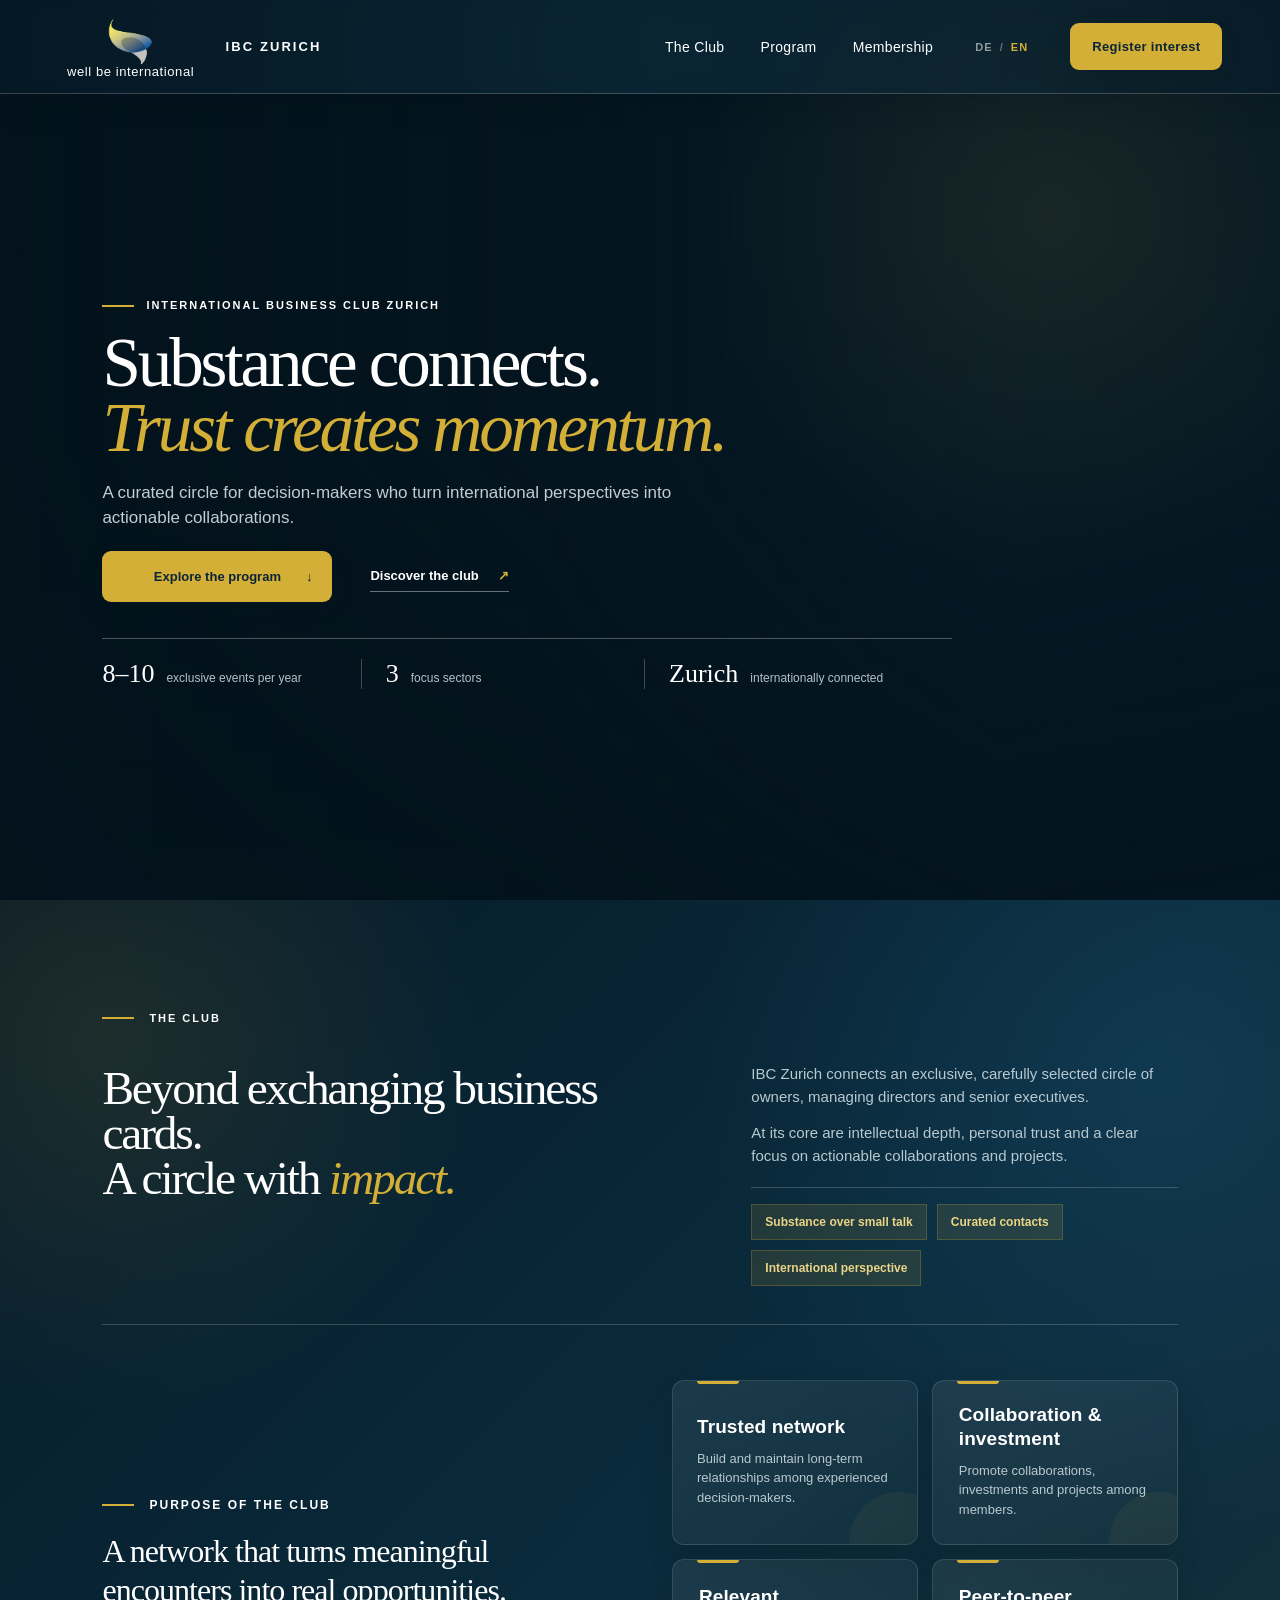
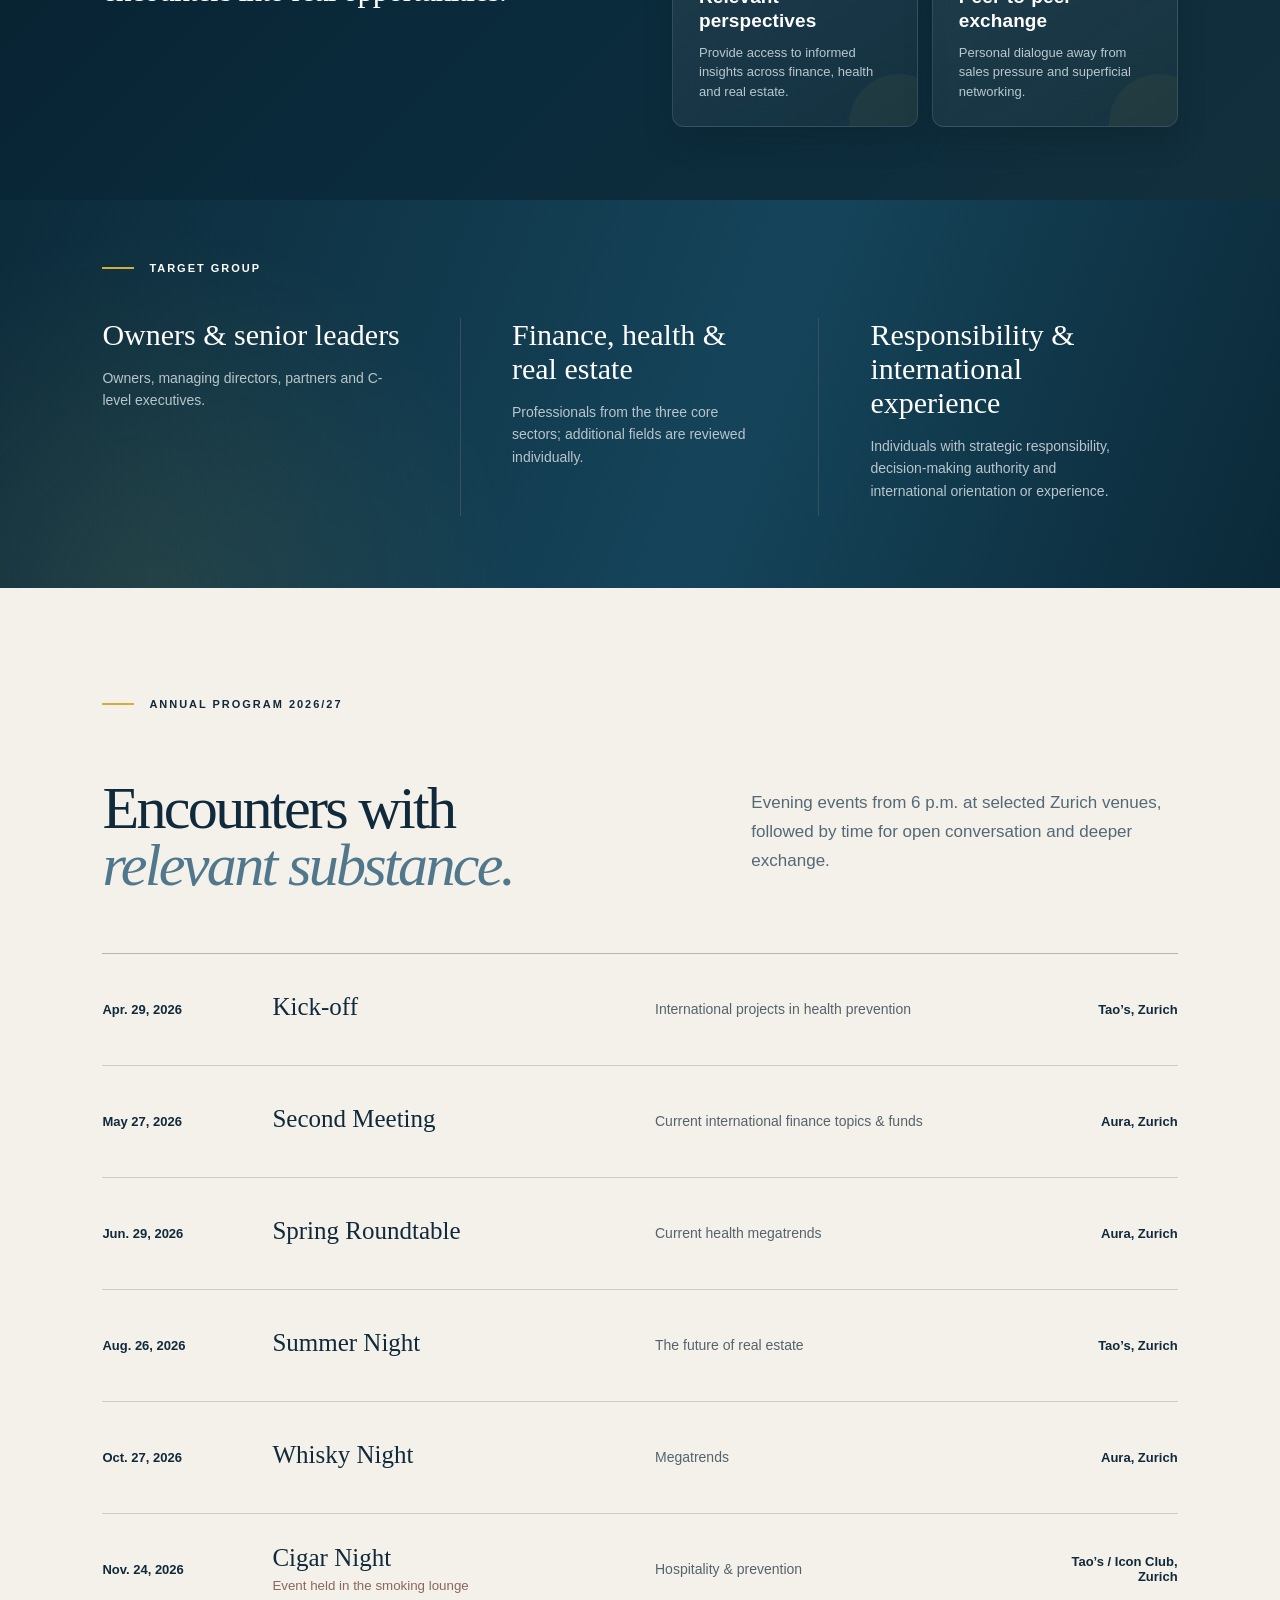
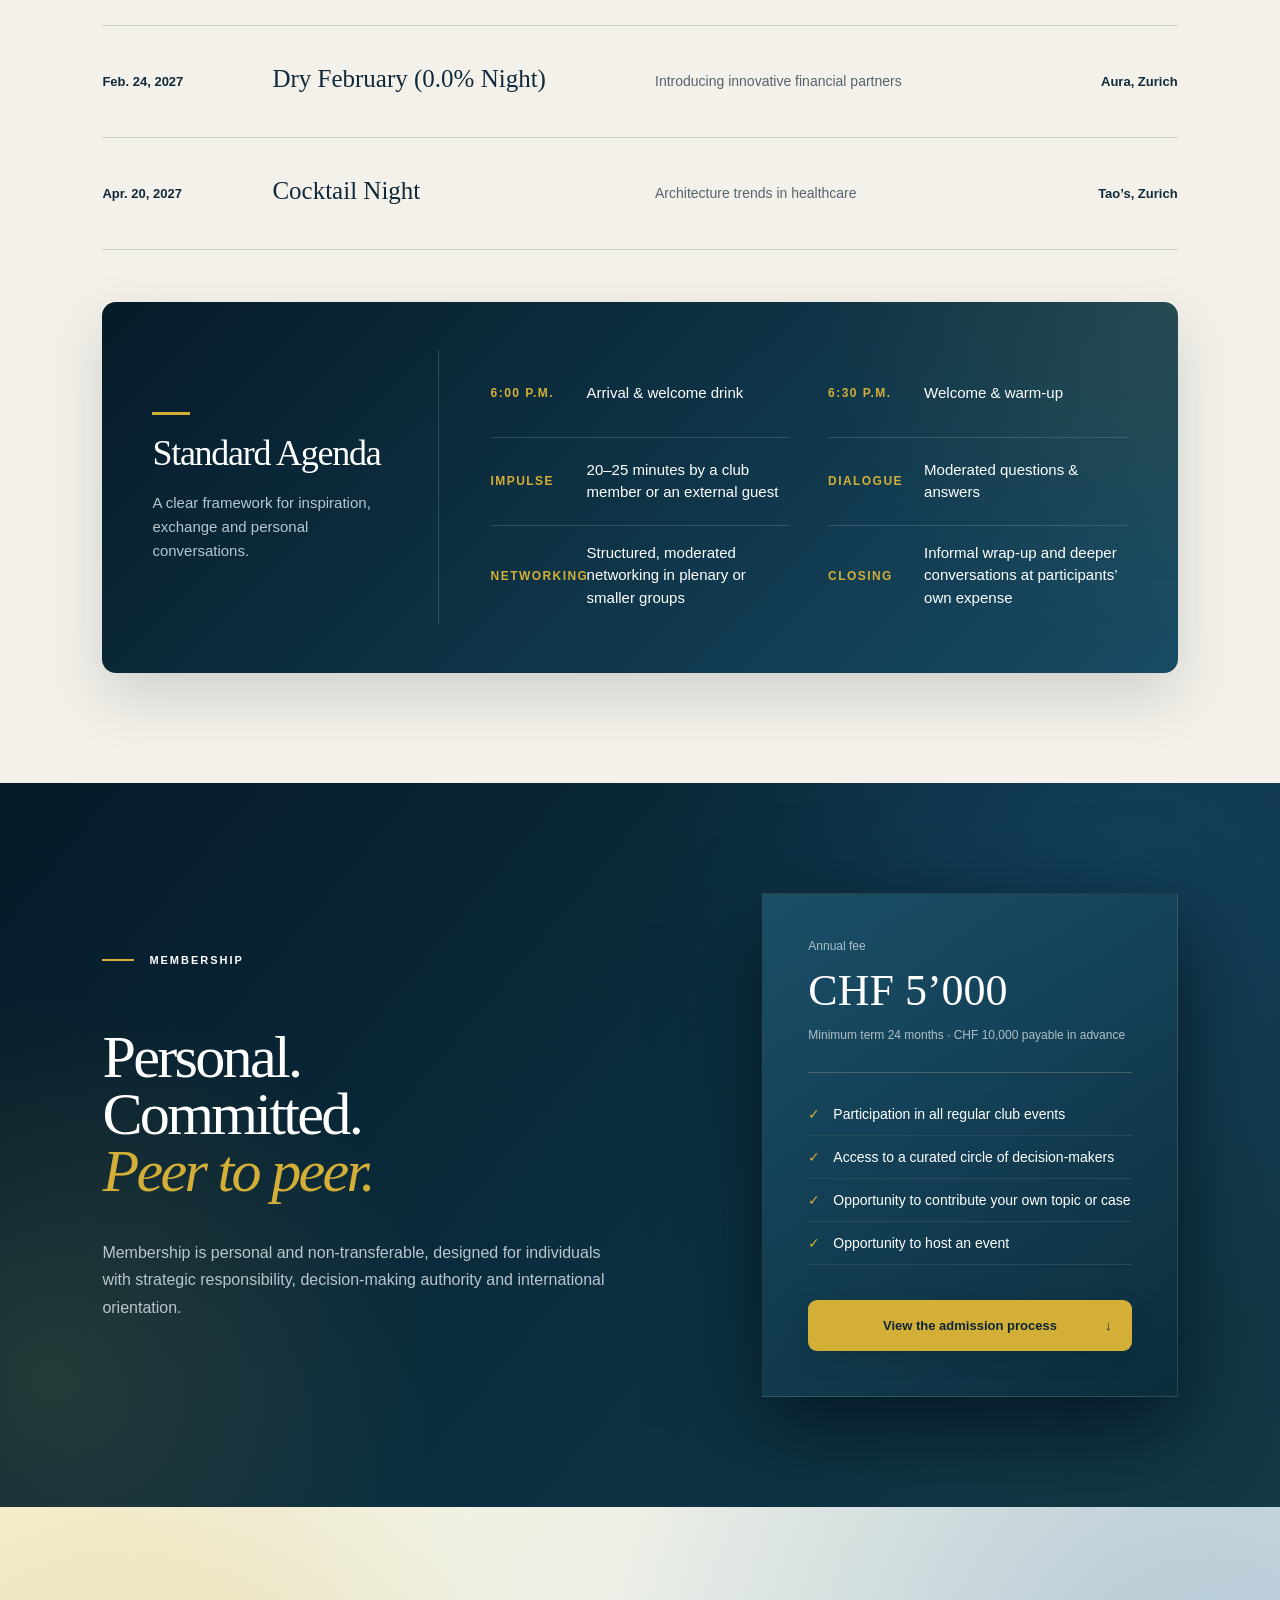
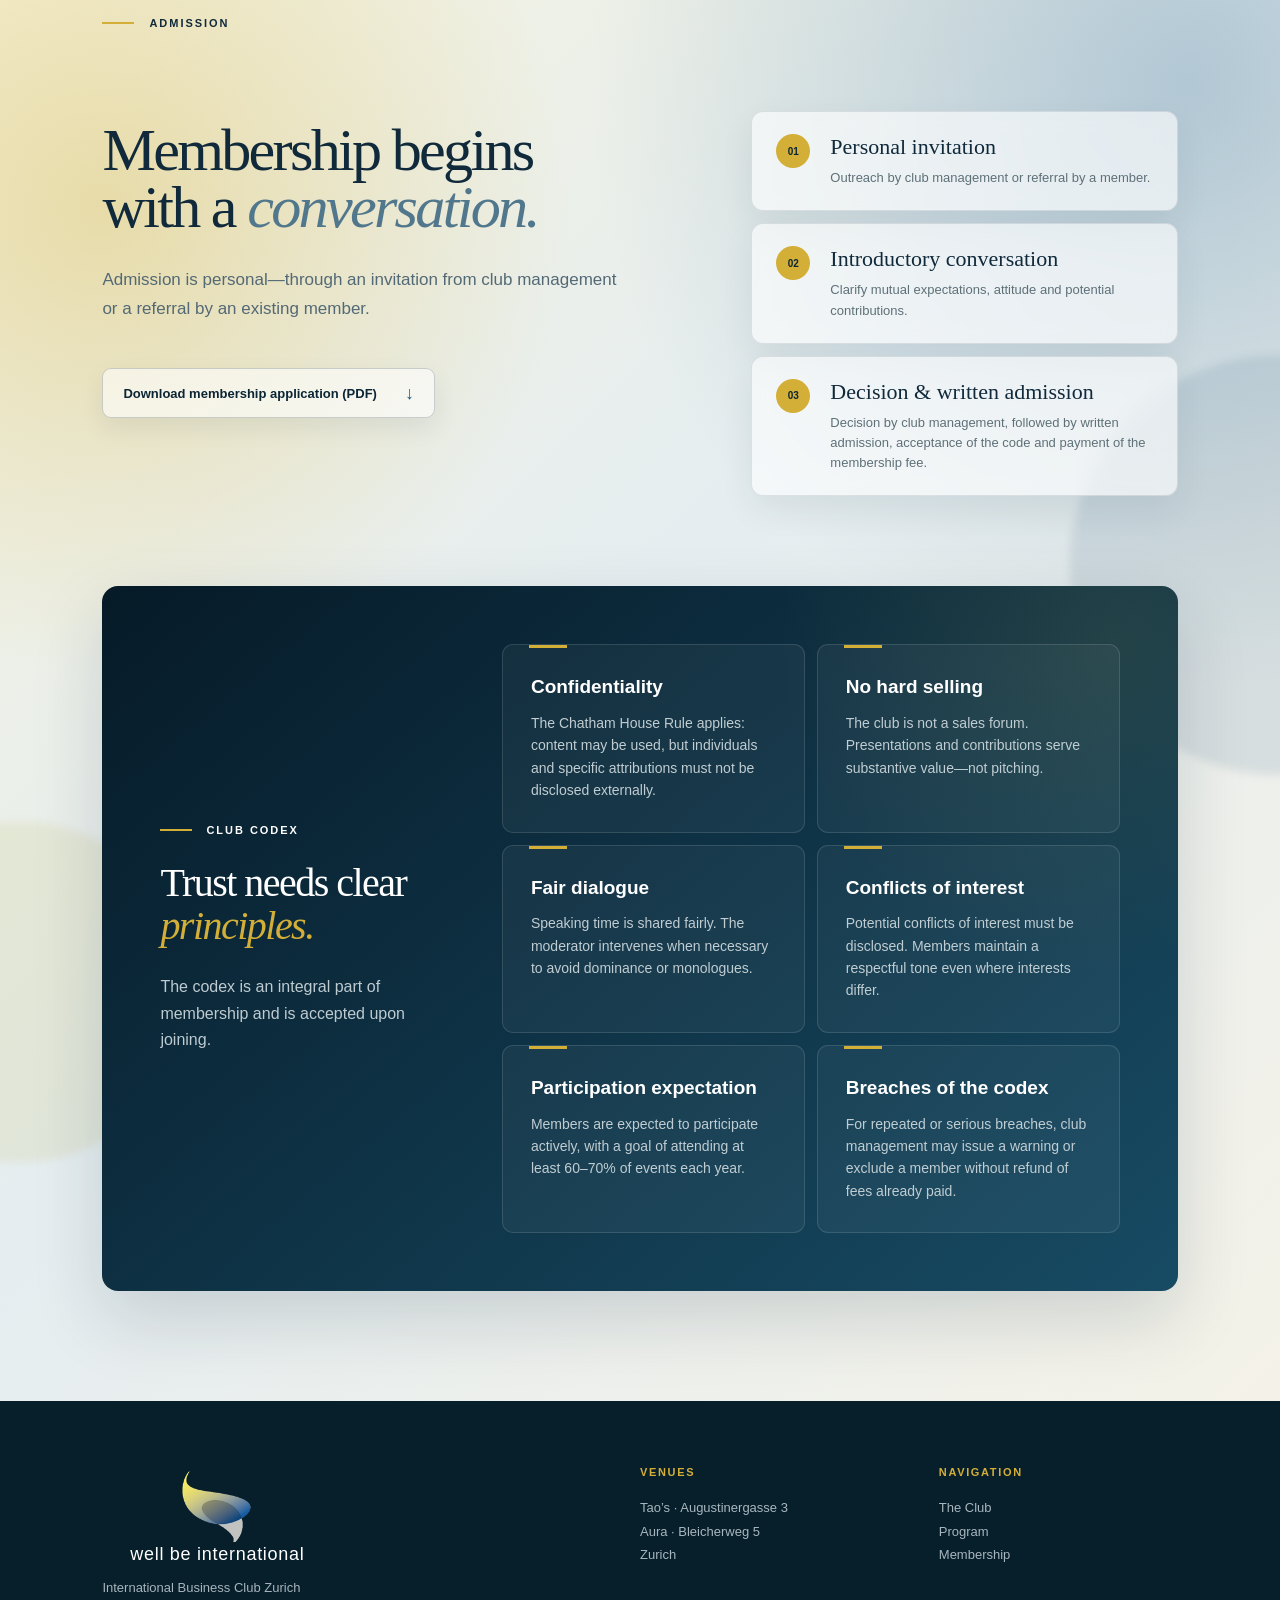
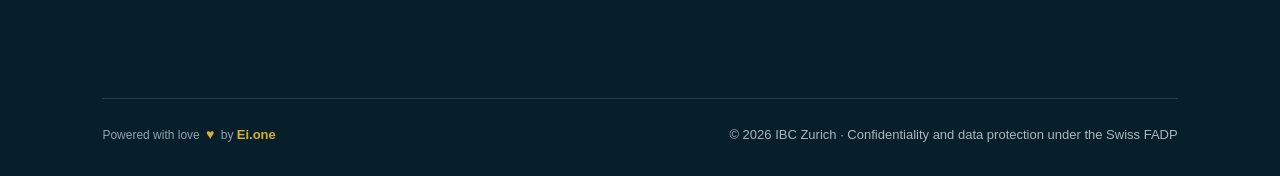
==== en.html @ 3a2393db "Nest footer credit and legal text in one row" ====
<!doctype html>
<html lang="en">
<head>
    <meta charset="utf-8">
    <meta name="viewport" content="width=device-width, initial-scale=1">
    <meta name="description" content="The curated business club for decision-makers in finance, health and real estate.">
    <title>IBC Zurich | International Business Club</title>
    <link rel="icon" type="image/png" href="logo.png">
    <link rel="stylesheet" href="style-d3af37.css">
</head>
<body>
<main>
    <header class="nav-shell">
        <a class="brand" href="#top" aria-label="IBC Zurich home">
            <span class="logo-lockup" aria-hidden="true"><span class="logo-symbol"></span><span class="logo-text">well be international</span></span>
            <span>IBC Zurich</span>
        </a>
        <nav aria-label="Main navigation">
            <a href="#club">The Club</a><a href="#programm">Program</a><a href="#mitgliedschaft">Membership</a>
        </nav>
        <div class="language-switch" aria-label="Language"><a href="index.html" class="">DE</a><span>/</span><a href="en.html" class="active">EN</a></div>
        <a class="nav-cta" href="#aufnahme">Register interest</a>
    </header>

    <section class="hero" id="top">
        <div class="hero-media" aria-hidden="true">
            <figure class="hero-frame frame-1"><img src="hero-01-enhanced.webp" alt=""></figure><figure class="hero-frame frame-2"><img src="hero-02-enhanced.webp" alt=""></figure><figure class="hero-frame frame-3"><img src="hero-03-enhanced.webp" alt=""></figure><figure class="hero-frame frame-4"><img src="hero-04-enhanced.webp" alt=""></figure><figure class="hero-frame frame-5"><img src="hero-05-enhanced.webp" alt=""></figure>        </div>
        <div class="hero-shade" aria-hidden="true"></div>
        <div class="eyebrow"><span></span>International Business Club Zurich</div>
        <h1>Substance connects.<br><em>Trust creates momentum.</em></h1>
        <p class="hero-copy">A curated circle for decision-makers who turn international perspectives into actionable collaborations.</p>
        <div class="hero-actions"><a class="button primary" href="#programm">Explore the program <span>↓</span></a><a class="text-link" href="#club">Discover the club <span>↗</span></a></div>
        <div class="hero-meta"><div><strong>8–10</strong><span>exclusive events per year</span></div><div><strong>3</strong><span>focus sectors</span></div><div><strong>Zurich</strong><span>internationally connected</span></div></div>
    </section>

    <section class="intro section" id="club">
        <div class="section-label">The Club</div>
        <div class="intro-grid">
            <h2>Beyond exchanging business cards.<br>A circle with <em>impact.</em></h2>
            <div class="intro-copy"><p>IBC Zurich connects an exclusive, carefully selected circle of owners, managing directors and senior executives.</p><p>At its core are intellectual depth, personal trust and a clear focus on actionable collaborations and projects.</p><div class="principles"><span>Substance over small talk</span><span>Curated contacts</span><span>International perspective</span></div></div>
        </div>
        <div class="club-purpose">
            <div class="purpose-heading"><span>Purpose of the Club</span><h3>A network that turns meaningful encounters into real opportunities.</h3></div>
            <div class="purpose-grid"><article><div><strong>Trusted network</strong><p>Build and maintain long-term relationships among experienced decision-makers.</p></div></article><article><div><strong>Collaboration &amp; investment</strong><p>Promote collaborations, investments and projects among members.</p></div></article><article><div><strong>Relevant perspectives</strong><p>Provide access to informed insights across finance, health and real estate.</p></div></article><article><div><strong>Peer-to-peer exchange</strong><p>Personal dialogue away from sales pressure and superficial networking.</p></div></article></div>
        </div>
    </section>

    <section class="benefit-band"><div class="benefit-heading">Target Group</div><div class="benefit-grid"><article><h3>Owners &amp; senior leaders</h3><p>Owners, managing directors, partners and C-level executives.</p></article><article><h3>Finance, health &amp; real estate</h3><p>Professionals from the three core sectors; additional fields are reviewed individually.</p></article><article><h3>Responsibility &amp; international experience</h3><p>Individuals with strategic responsibility, decision-making authority and international orientation or experience.</p></article></div></section>

    <section class="program section" id="programm">
        <div class="section-label">Annual Program 2026/27</div>
        <div class="program-head"><h2>Encounters with<br><em>relevant substance.</em></h2><p>Evening events from 6 p.m. at selected Zurich venues, followed by time for open conversation and deeper exchange.</p></div>
        <div class="events"><article class="event"><time>Apr. 29, 2026</time><div><h3>Kick-off</h3></div><p>International projects in health prevention</p><span class="place">Tao’s, Zurich</span></article><article class="event"><time>May 27, 2026</time><div><h3>Second Meeting</h3></div><p>Current international finance topics &amp; funds</p><span class="place">Aura, Zurich</span></article><article class="event"><time>Jun. 29, 2026</time><div><h3>Spring Roundtable</h3></div><p>Current health megatrends</p><span class="place">Aura, Zurich</span></article><article class="event"><time>Aug. 26, 2026</time><div><h3>Summer Night</h3></div><p>The future of real estate</p><span class="place">Tao’s, Zurich</span></article><article class="event"><time>Oct. 27, 2026</time><div><h3>Whisky Night</h3></div><p>Megatrends</p><span class="place">Aura, Zurich</span></article><article class="event"><time>Nov. 24, 2026</time><div><h3>Cigar Night</h3><small>Event held in the smoking lounge</small></div><p>Hospitality &amp; prevention</p><span class="place">Tao’s / Icon Club, Zurich</span></article><article class="event"><time>Feb. 24, 2027</time><div><h3>Dry February (0.0% Night)</h3></div><p>Introducing innovative financial partners</p><span class="place">Aura, Zurich</span></article><article class="event"><time>Apr. 20, 2027</time><div><h3>Cocktail Night</h3></div><p>Architecture trends in healthcare</p><span class="place">Tao’s, Zurich</span></article></div>
        <div class="standard-agenda"><div class="agenda-head"><span>Standard Agenda</span><p>A clear framework for inspiration, exchange and personal conversations.</p></div><div class="agenda-grid"><article><span>6:00 p.m.</span><strong>Arrival &amp; welcome drink</strong></article><article><span>6:30 p.m.</span><strong>Welcome &amp; warm-up</strong></article><article><span>Impulse</span><strong>20–25 minutes by a club member or an external guest</strong></article><article><span>Dialogue</span><strong>Moderated questions &amp; answers</strong></article><article><span>Networking</span><strong>Structured, moderated networking in plenary or smaller groups</strong></article><article><span>Closing</span><strong>Informal wrap-up and deeper conversations at participants’ own expense</strong></article></div></div>
    </section>

    <section class="membership section" id="mitgliedschaft">
        <div class="membership-copy"><div class="section-label light">Membership</div><h2>Personal.<br>Committed.<br><em>Peer to peer.</em></h2><p>Membership is personal and non-transferable, designed for individuals with strategic responsibility, decision-making authority and international orientation.</p></div>
        <div class="membership-card"><div class="price"><span>Annual fee</span><strong>CHF 5’000</strong><small>Minimum term 24 months · CHF 10,000 payable in advance</small></div><ul><li>Participation in all regular club events</li><li>Access to a curated circle of decision-makers</li><li>Opportunity to contribute your own topic or case</li><li>Opportunity to host an event</li></ul><a class="button light-button" href="#aufnahme">View the admission process <span>↓</span></a></div>
    </section>

    <section class="admission section" id="aufnahme">
        <div class="section-label">Admission</div>
        <div class="admission-grid"><div><h2>Membership begins<br>with a <em>conversation.</em></h2><p>Admission is personal—through an invitation from club management or a referral by an existing member.</p><a class="admission-download" href="Beitrittserklaerung-IBC-Zuerich.pdf" download>Download membership application (PDF)<span aria-hidden="true">↓</span></a></div><ol><li><span>01</span><div><strong>Personal invitation</strong><p>Outreach by club management or referral by a member.</p></div></li><li><span>02</span><div><strong>Introductory conversation</strong><p>Clarify mutual expectations, attitude and potential contributions.</p></div></li><li><span>03</span><div><strong>Decision &amp; written admission</strong><p>Decision by club management, followed by written admission, acceptance of the code and payment of the membership fee.</p></div></li></ol></div>
        <section class="codex-panel" id="kodex"><div class="codex-intro"><span>Club Codex</span><h3>Trust needs clear <em>principles.</em></h3><p>The codex is an integral part of membership and is accepted upon joining.</p></div><div class="codex-grid"><article><strong>Confidentiality</strong><p>The Chatham House Rule applies: content may be used, but individuals and specific attributions must not be disclosed externally.</p></article><article><strong>No hard selling</strong><p>The club is not a sales forum. Presentations and contributions serve substantive value—not pitching.</p></article><article><strong>Fair dialogue</strong><p>Speaking time is shared fairly. The moderator intervenes when necessary to avoid dominance or monologues.</p></article><article><strong>Conflicts of interest</strong><p>Potential conflicts of interest must be disclosed. Members maintain a respectful tone even where interests differ.</p></article><article><strong>Participation expectation</strong><p>Members are expected to participate actively, with a goal of attending at least 60–70% of events each year.</p></article><article><strong>Breaches of the codex</strong><p>For repeated or serious breaches, club management may issue a warning or exclude a member without refund of fees already paid.</p></article></div></section>
    </section>

    <footer>
        <div class="footer-brand"><div class="footer-logo" aria-label="Well Be International"><span class="footer-logo-symbol" aria-hidden="true"></span><span class="footer-logo-text">well be international</span></div><p>International Business Club Zurich</p></div>
        <div><strong>Venues</strong><p>Tao’s · Augustinergasse 3<br>Aura · Bleicherweg 5<br>Zurich</p></div>
        <div><strong>Navigation</strong><a href="#club">The Club</a><a href="#programm">Program</a><a href="#mitgliedschaft">Membership</a></div>
        <div class="footer-bottom"><p class="creator-credit">Powered with love <span class="heart" aria-label="love">♥</span> by <a href="https://ei.one" target="_blank" rel="noopener noreferrer">Ei.one</a></p><p class="legal">© 2026 IBC Zurich · Confidentiality and data protection under the Swiss FADP</p></div>
    </footer>
</main>
<script>
(() => {
    const storageKey = 'ibc-language-scroll-position';
    const savedPosition = sessionStorage.getItem(storageKey);

    if (savedPosition !== null) {
        sessionStorage.removeItem(storageKey);
        history.scrollRestoration = 'manual';
        requestAnimationFrame(() => requestAnimationFrame(() => {
            window.scrollTo({ top: Number(savedPosition), left: 0, behavior: 'auto' });
        }));
    }

    document.querySelectorAll('.language-switch a').forEach((link) => {
        link.addEventListener('click', () => {
            sessionStorage.setItem(storageKey, String(window.scrollY));
        });
    });
})();
</script>
</body>
</html>
---- style-d3af37.css ----
:root { --ink:#102a3b; --navy:#0c2535; --brand-blue:#1e5b84; --brand-gold:#b7aa4d; --lime:#D3AF37; --warm:#f4f1ea; --muted:#687780; }
* { box-sizing:border-box; }
html { max-width:100%; overflow-x:clip; scroll-behavior:smooth; }
body { width:100%; max-width:100%; margin:0; overflow-x:hidden; color:var(--ink); background:#fff; font-family:Arial, Helvetica, sans-serif; }
main { width:100%; max-width:100%; overflow-x:clip; }
img { max-width:100%; }
.intro-grid>*,.program-head>*,.admission-grid>*,.membership>*,.club-purpose>*,.purpose-grid>*,.agenda-grid>*,.codex-grid>* { min-width:0; }
a { color:inherit; text-decoration:none; }
.nav-shell { width:100%; height:94px; display:flex; align-items:center; gap:42px; padding:0 4.5vw; border-bottom:1px solid rgba(255,255,255,.2); position:fixed; top:0; left:0; z-index:100; background:linear-gradient(90deg,rgba(7,30,43,.58),rgba(18,56,76,.44),rgba(7,30,43,.56)); color:#fff; backdrop-filter:blur(10px); box-shadow:0 8px 30px rgba(2,15,23,.12); font-family:"Segoe UI Variable","Segoe UI",Helvetica,Arial,sans-serif; }
.brand { display:flex; align-items:center; gap:22px; margin-right:auto; font-size:13px; font-weight:650; letter-spacing:.16em; text-transform:uppercase; }
.logo-lockup { width:146px; height:76px; display:flex; flex-direction:column; align-items:center; justify-content:center; gap:1px; }
.logo-symbol { width:72px; height:48px; display:block; background:url('club-01.png') right top/116px auto no-repeat; }
.logo-text { color:#fff; font-size:13px; line-height:1; font-weight:400; letter-spacing:.045em; text-transform:lowercase; white-space:nowrap; }
nav { display:flex; gap:36px; font-size:14px; } nav a { position:relative; font-weight:500; letter-spacing:.025em; transition:color .2s ease; } nav a:after { content:""; position:absolute; left:0; right:100%; bottom:-8px; height:1px; background:var(--lime); transition:right .25s ease; } nav a:hover { color:#fff; } nav a:hover:after { right:0; }
.language-switch { display:flex; align-items:center; gap:7px; font-size:11px; font-weight:700; letter-spacing:.1em; }.language-switch span { color:rgba(255,255,255,.35); }.language-switch a { color:rgba(255,255,255,.55); transition:color .2s ease; }.language-switch a:hover,.language-switch a.active { color:var(--lime); }
.nav-cta { background:var(--lime); color:var(--navy); padding:16px 22px; border-radius:9px; display:inline-flex; align-items:center; justify-content:center; text-align:center; font-size:13px; font-weight:650; letter-spacing:.025em; box-shadow:0 8px 22px rgba(7,22,30,.16); transition:transform .2s ease,background .2s ease,box-shadow .2s ease; }.nav-cta:hover { background:#E2C45F; transform:translateY(-2px); box-shadow:0 12px 28px rgba(7,22,30,.24); }
.nav-cta span,.button span,.text-link span { margin-left:16px; color:var(--lime); }
.hero { min-height:100vh; padding:18vh 8vw 4vh; position:relative; overflow:hidden; display:flex; flex-direction:column; justify-content:center; background:#061a26; color:#fff; isolation:isolate; }
.hero-media,.hero-shade,.hero-frame { position:absolute; inset:0; margin:0; }
.hero-media { z-index:-3; overflow:hidden; background:#061a26; }
.hero-frame { opacity:0; animation:cinematic-fade 30s infinite; }
.hero-frame img { width:100%; height:100%; object-fit:cover; filter:none; image-rendering:auto; backface-visibility:hidden; animation:cinematic-drift 30s infinite ease-in-out; }
.frame-1 { animation-delay:0s; }.frame-2 { animation-delay:6s; }.frame-3 { animation-delay:12s; }.frame-4 { animation-delay:18s; }.frame-5 { animation-delay:24s; }
.frame-2 img { animation-delay:-5s; }.frame-3 img { animation-delay:-10s; }.frame-4 img { animation-delay:-15s; }.frame-5 img { animation-delay:-20s; }
.hero-shade { z-index:-2; background:linear-gradient(90deg,rgba(3,18,27,.9) 0%,rgba(3,18,27,.63) 42%,rgba(3,18,27,.12) 78%,rgba(3,18,27,.22) 100%),linear-gradient(0deg,rgba(3,18,27,.62),transparent 52%); }
.hero:after { content:''; position:absolute; inset:0; z-index:-1; background:radial-gradient(circle at 82% 24%,rgba(211,175,55,.09),transparent 29%); }
@keyframes cinematic-fade { 0%{opacity:0} 6%{opacity:1} 20%{opacity:1} 26%{opacity:0} 100%{opacity:0} }
@keyframes cinematic-drift { 0%{transform:scale(1.02) translate3d(-.6%,0,0)} 50%{transform:scale(1.07) translate3d(.6%,-.35%,0)} 100%{transform:scale(1.02) translate3d(-.6%,0,0)} }
.eyebrow,.section-label { text-transform:uppercase; letter-spacing:.18em; font-size:11px; font-weight:700; position:relative; z-index:1; }
.eyebrow span { display:inline-block; width:32px; height:2px; background:var(--lime); vertical-align:middle; margin-right:12px; }
h1,h2 { font-family:Georgia, 'Times New Roman', serif; font-weight:400; letter-spacing:-.045em; line-height:.95; margin:30px 0; }
h1 { font-size:clamp(64px,8.2vw,126px); max-width:1050px; position:relative; z-index:1; }
h1 em,h2 em { color:#50778c; font-weight:400; }.hero h1 em { color:var(--lime); }
.hero-copy { max-width:580px; font-size:20px; line-height:1.55; color:#c2cdd2; position:relative; z-index:1; }
.hero-actions { display:flex; align-items:center; gap:38px; margin-top:30px; position:relative; z-index:1; }
.button { position:relative; display:inline-flex; align-items:center; justify-content:center; min-width:230px; padding:18px 44px; border-radius:9px; text-align:center; font-size:13px; font-weight:700; box-shadow:0 8px 22px rgba(7,22,30,.16); transition:transform .2s ease,background .2s ease,box-shadow .2s ease; }
.button > span { position:absolute; right:20px; margin-left:0; }
.button:hover { transform:translateY(-2px); box-shadow:0 12px 28px rgba(7,22,30,.24); }
.primary { background:var(--lime); color:var(--navy); }.primary span { color:var(--navy); }.text-link { font-size:13px; font-weight:700; border-bottom:1px solid rgba(255,255,255,.4); padding:8px 0; }
.hero-meta { display:grid; grid-template-columns:repeat(3,1fr); margin-top:9vh; padding-top:28px; border-top:1px solid rgba(255,255,255,.28); width:min(850px,70vw); position:relative; z-index:1; }
.hero-meta div { display:flex; align-items:baseline; gap:12px; border-right:1px solid rgba(255,255,255,.24); padding-right:24px; margin-right:24px; }.hero-meta div:last-child { border:0; }
.hero-meta strong { font:400 26px Georgia,serif; }.hero-meta span { font-size:12px; color:#b5c2c8; }
.section { padding:110px 8vw; }.section-label { color:#627784; margin-bottom:62px; }
.intro { height:100vh; max-height:100vh; min-height:0; padding-top:112px; padding-bottom:46px; overflow:hidden; display:flex; flex-direction:column; background:radial-gradient(circle at 8% 15%,rgba(211,175,55,.11),transparent 27%),radial-gradient(circle at 91% 20%,rgba(30,91,132,.28),transparent 34%),linear-gradient(135deg,#061a27 0%,#0a2b3c 58%,#122f3c 100%); color:#fff; }
.intro .section-label { margin-bottom:30px; display:flex; align-items:center; gap:15px; color:#fff; font-size:11px; font-weight:700; letter-spacing:.18em; }
.intro .section-label:before { content:""; width:32px; height:2px; flex:0 0 32px; background:var(--lime); }
.intro h2 em { color:var(--lime); }
.intro-grid,.program-head,.admission-grid { display:grid; grid-template-columns:1.1fr .9fr; gap:10vw; }
h2 { font-size:clamp(48px,5.4vw,82px); }.intro-copy { padding-top:22px; }.intro-copy>p,.program-head>p,.admission-grid>div>p { font-size:17px; line-height:1.7; color:#536975; }.intro .intro-copy>p { color:#b8c8cf; }
.principles { border-top:1px solid rgba(255,255,255,.18); margin-top:35px; padding-top:24px; display:flex; flex-wrap:wrap; gap:10px; }.principles span { background:rgba(211,175,55,.12); color:#EAD487; border:1px solid rgba(211,175,55,.24); padding:10px 13px; font-size:12px; font-weight:700; }
.intro h2 { margin:12px 0 22px; font-size:clamp(44px,4.3vw,66px); }
.intro .intro-copy { padding-top:8px; }.intro .intro-copy>p { margin:0 0 12px; font-size:15px; line-height:1.55; }
.intro .principles { margin-top:20px; padding-top:16px; }
.club-purpose { flex:1; min-height:0; margin-top:38px; padding-top:28px; border-top:1px solid rgba(255,255,255,.18); display:grid; grid-template-columns:1fr 1fr; align-items:center; gap:5vw; }
.purpose-heading { height:100%; display:flex; flex-direction:column; align-items:flex-start; justify-content:center; align-self:stretch; padding:0 3vw 0 0; text-align:left; }
.purpose-heading>span { margin-bottom:20px; display:flex; align-items:center; gap:15px; color:#fff; font-size:12px; font-weight:700; letter-spacing:.17em; text-transform:uppercase; }
.purpose-heading>span:before { content:""; width:32px; height:2px; flex:0 0 32px; background:var(--lime); }
.purpose-heading h3 { max-width:500px; margin:0; font:400 36px/1.2 Georgia,serif; letter-spacing:-.03em; }
.purpose-grid { width:100%; align-self:center; display:grid; grid-template-columns:repeat(2,1fr); gap:14px; }
.purpose-grid article { min-height:134px; position:relative; display:flex; align-items:center; padding:25px 26px; overflow:hidden; border:1px solid rgba(255,255,255,.12); border-radius:12px; background:linear-gradient(145deg,rgba(255,255,255,.075),rgba(255,255,255,.025)); box-shadow:0 14px 32px rgba(0,0,0,.12); transition:transform .25s ease,border-color .25s ease,background .25s ease; }
.purpose-grid article:before { content:""; position:absolute; top:0; left:24px; width:42px; height:3px; border-radius:0 0 4px 4px; background:var(--lime); }
.purpose-grid article:after { content:""; position:absolute; right:-32px; bottom:-48px; width:100px; height:100px; border-radius:50%; background:rgba(211,175,55,.055); }
.purpose-grid article:hover { transform:translateY(-3px); border-color:rgba(211,175,55,.32); background:linear-gradient(145deg,rgba(255,255,255,.095),rgba(255,255,255,.035)); }
.purpose-grid article:nth-child(-n+2) { padding-top:22px; }
.purpose-grid article:first-child { padding-left:24px; }
.purpose-grid strong { display:block; margin-bottom:10px; font:600 19px/1.25 "Segoe UI Variable","Segoe UI",Arial,sans-serif; letter-spacing:.005em; }
.purpose-grid p { margin:0; color:#b9c8cf; font-size:13px; line-height:1.5; }
.benefit-band { background:radial-gradient(circle at 12% 100%,rgba(183,170,77,.12),transparent 30%),linear-gradient(110deg,#0c2b3b,#15445a 58%,#0b2938); color:#fff; padding:62px 8vw 72px; }
.benefit-heading { margin-bottom:44px; display:flex; align-items:center; gap:15px; color:#fff; font-size:11px; font-weight:700; letter-spacing:.18em; text-transform:uppercase; }
.benefit-heading:before { content:""; width:32px; height:2px; flex:0 0 32px; background:var(--lime); }
.benefit-grid { display:grid; grid-template-columns:repeat(3,1fr); gap:0; }
.benefit-band article { padding:0 4vw; border-right:1px solid #36505e; }.benefit-band article:first-child { padding-left:0; }.benefit-band article:last-child { border:0; }
.benefit-band h3 { font:400 30px Georgia,serif; margin:0 0 15px; }.benefit-band p { color:#b9c5cb; line-height:1.6; font-size:14px; }
.program { background:var(--warm); }.program-head { align-items:end; margin-bottom:60px; }.program-head h2 { margin:0; }.events { border-top:1px solid #aeb9ba; }
.program .section-label { display:flex; align-items:center; gap:15px; color:var(--ink); }
.program .section-label:before { content:""; width:32px; height:2px; flex:0 0 32px; background:var(--lime); }
.event { min-height:112px; display:grid; grid-template-columns:150px 1.2fr 1.2fr 140px; align-items:center; gap:20px; border-bottom:1px solid #c8cecb; transition:.2s; }.event:hover { background:rgba(255,255,255,.55); padding:0 12px; }
.event time,.place { font-size:13px; font-weight:700; }.event h3 { font:400 25px Georgia,serif; margin:0 0 4px; }.event small { color:#8a675d; }.event p { font-size:14px; color:#53646d; }.place { text-align:right; }
.standard-agenda { margin-top:52px; padding:48px 50px; display:grid; grid-template-columns:.62fr 1.38fr; gap:52px; overflow:hidden; border-radius:14px; background:radial-gradient(circle at 100% 0%,rgba(211,175,55,.1),transparent 31%),linear-gradient(135deg,#061b28,#174b64); color:#fff; box-shadow:0 24px 60px rgba(16,42,59,.16); }
.agenda-head { display:flex; align-items:flex-start; justify-content:center; flex-direction:column; gap:18px; margin:0; padding:0 48px 0 0; border-right:1px solid rgba(255,255,255,.16); border-bottom:0; }
.agenda-head>span { position:relative; padding-top:22px; font:400 40px/1.08 Georgia,serif; letter-spacing:-.035em; }
.agenda-head>span:before { content:""; position:absolute; top:0; left:0; width:38px; height:3px; background:var(--lime); }
.agenda-head p { max-width:360px; margin:0; color:#b8c7ce; font-size:15px; line-height:1.6; text-align:left; }
.agenda-grid { display:grid; grid-template-columns:repeat(2,1fr); column-gap:38px; }
.agenda-grid article { min-height:88px; display:grid; grid-template-columns:82px 1fr; align-items:center; gap:14px; padding:16px 0; border-right:0; border-bottom:1px solid rgba(255,255,255,.14); }
.agenda-grid article:nth-child(3n) { border-right:0; }.agenda-grid article:nth-last-child(-n+3) { border-bottom:1px solid rgba(255,255,255,.14); }.agenda-grid article:nth-last-child(-n+2) { border-bottom:0; }
.agenda-grid article>span { display:block; margin:0; color:var(--lime); font-size:12px; font-weight:700; letter-spacing:.12em; text-transform:uppercase; }
.agenda-grid article strong { display:block; max-width:none; color:#fff; font:500 15px/1.5 "Segoe UI Variable","Segoe UI",Arial,sans-serif; }
.membership { background:radial-gradient(circle at 4% 82%,rgba(183,170,77,.16),transparent 28%),radial-gradient(circle at 88% 12%,rgba(30,91,132,.34),transparent 36%),linear-gradient(130deg,#061a27,#0c3042 58%,#153947); color:#fff; display:grid; grid-template-columns:1fr .8fr; gap:11vw; align-items:center; }.section-label.light { color:#fff; }.membership .section-label { display:flex; align-items:center; gap:15px; }.membership .section-label:before { content:""; width:32px; height:2px; flex:0 0 32px; background:var(--lime); }.membership h2 { margin-bottom:40px; }.membership h2 em { color:var(--lime); }.membership-copy>p { color:#b9c6cc; line-height:1.7; max-width:600px; }
.membership-card { background:linear-gradient(145deg,rgba(27,82,108,.9),rgba(12,44,60,.94)); padding:45px; border:1px solid rgba(211,175,55,.12); box-shadow:0 30px 80px #061925; }.price { border-bottom:1px solid #47606c; padding-bottom:30px; display:flex; flex-direction:column; }.price span,.price small { color:#aebfc7; font-size:12px; }.price strong { font:400 44px Georgia,serif; margin:12px 0; }.membership-card ul { list-style:none; padding:20px 0; margin:0; }.membership-card li { padding:13px 0 13px 25px; border-bottom:1px solid #294a5a; font-size:14px; position:relative; }.membership-card li:before { content:'✓'; color:var(--lime); position:absolute; left:0; }.light-button { background:var(--lime); color:var(--navy); width:100%; margin-top:15px; }.light-button span { color:var(--navy); }
.admission { position:relative; isolation:isolate; overflow:hidden; background:radial-gradient(circle at 8% 20%,rgba(211,175,55,.34),transparent 28%),radial-gradient(circle at 93% 12%,rgba(30,91,132,.26),transparent 34%),linear-gradient(135deg,#f7f4de 0%,#e5edf0 48%,#f4f2e8 100%); }
.admission:before,.admission:after { content:""; position:absolute; z-index:-1; border-radius:50%; filter:blur(4px); pointer-events:none; }
.admission:before { width:340px;height:340px;left:-150px;bottom:16%;background:rgba(188,174,69,.13); }
.admission:after { width:420px;height:420px;right:-210px;top:30%;background:rgba(20,75,111,.1); }
.admission>.section-label,.admission>.admission-grid,.admission>.codex-panel { position:relative;z-index:1; }
.admission .section-label { display:flex; align-items:center; gap:15px; color:var(--ink); }.admission .section-label:before { content:""; width:32px; height:2px; flex:0 0 32px; background:var(--lime); }
.admission-grid ol { list-style:none; display:grid; gap:12px; padding:0; margin:20px 0 0; }
.admission-grid li { display:flex; align-items:flex-start; gap:20px; padding:22px 24px; border:1px solid rgba(16,42,59,.11); border-radius:12px; background:rgba(255,255,255,.62); backdrop-filter:blur(9px); box-shadow:0 14px 34px rgba(16,42,59,.07); transition:transform .25s ease,background .25s ease,border-color .25s ease; }
.admission-grid li:hover { transform:translateX(5px); border-color:rgba(76,118,141,.3); background:rgba(255,255,255,.78); }
.admission-grid li>span { width:34px;height:34px;flex:0 0 34px;display:grid;place-items:center;border-radius:50%;background:var(--lime);color:var(--navy);font-size:10px;font-weight:800; }
.admission-grid strong { font:400 22px Georgia,serif; }.admission-grid li p { margin:8px 0 0; font-size:13px; color:#5e7078; line-height:1.55; }
.admission-download { width:max-content; max-width:100%; margin-top:28px; padding:15px 20px; display:inline-flex; align-items:center; justify-content:center; gap:28px; border:1px solid rgba(16,42,59,.2); border-radius:9px; background:rgba(255,255,255,.58); color:var(--navy); font-size:13px; font-weight:700; box-shadow:0 10px 24px rgba(16,42,59,.08); transition:transform .2s ease,background .2s ease,box-shadow .2s ease; }
.admission-download:hover { transform:translateY(-2px); background:#fff; box-shadow:0 14px 30px rgba(16,42,59,.13); }
.admission-download span { color:var(--brand-blue); font-size:18px; line-height:1; }
.codex-panel { margin-top:90px; padding:58px; display:grid; grid-template-columns:.62fr 1.38fr; gap:64px; overflow:hidden; border-radius:16px; background:radial-gradient(circle at 94% 8%,rgba(211,175,55,.1),transparent 28%),linear-gradient(140deg,#061a27,#174b64); color:#fff; box-shadow:0 28px 70px rgba(10,36,51,.15); }
.codex-intro { display:flex; flex-direction:column; align-items:flex-start; justify-content:center; padding-right:20px; }
.codex-intro>span { margin-bottom:25px; display:flex; align-items:center; gap:14px; color:#fff; font-size:11px; font-weight:700; letter-spacing:.18em; text-transform:uppercase; }
.codex-intro>span:before { content:""; width:32px; height:2px; background:var(--lime); }
.codex-intro h3 { max-width:440px; margin:0 0 27px; font:400 46px/1.08 Georgia,serif; letter-spacing:-.038em; }.codex-intro h3 em { color:var(--lime); font-weight:400; }
.codex-intro p { max-width:410px; margin:0; color:#becbd1; font-size:16px; line-height:1.65; }
.codex-grid { display:grid; grid-template-columns:repeat(2,1fr); gap:12px; }
.codex-grid article { position:relative; min-height:170px; padding:30px 28px; overflow:hidden; border:1px solid rgba(255,255,255,.12); border-radius:11px; background:rgba(255,255,255,.045); transition:transform .25s ease,border-color .25s ease,background .25s ease; }
.codex-grid article:before { content:""; position:absolute; top:0; left:26px; width:38px; height:3px; background:var(--lime); }
.codex-grid article:hover { transform:translateY(-3px); border-color:rgba(211,175,55,.3); background:rgba(255,255,255,.065); }
.codex-grid strong { display:block; margin-bottom:13px; font:600 19px/1.25 "Segoe UI Variable","Segoe UI",Arial,sans-serif; }
.codex-grid p { margin:0; color:#c0cdd2; font-size:14px; line-height:1.6; }
footer { position:relative; background:#071e2b; color:#fff; padding:65px 8vw 30px; display:grid; grid-template-columns:2fr 1fr 1fr; gap:60px; }.footer-logo { width:230px;display:inline-flex;flex-direction:column;align-items:center;gap:3px; }.footer-logo-symbol { width:115px;height:76px;display:block;background:url('club-01.png') right top/185px auto no-repeat; }.footer-logo-text { color:#fff;font:400 18px/1 "Segoe UI Variable","Segoe UI",Arial,sans-serif;letter-spacing:.04em;white-space:nowrap; }.footer-brand p { color:#a7b5bc; }footer strong { display:block; font-size:11px; text-transform:uppercase; letter-spacing:.15em; margin-bottom:18px; color:var(--lime); }footer p,footer a { display:block; font-size:13px; color:#a8b7be; line-height:1.8; }.legal { margin:0; padding:0; border:0; text-align:right; }
.footer-bottom { grid-column:1/-1; display:flex; align-items:center; justify-content:space-between; gap:24px; margin-top:25px; padding-top:24px; border-top:1px solid #29404c; }.creator-credit { margin:0; text-align:left; color:#8fa2ab; font-size:12px; }.creator-credit a { display:inline; color:var(--lime); font-weight:700; }
.creator-credit .heart { display:inline-block; margin:0 3px; color:var(--lime); font-size:14px; line-height:1; }
@media (max-width:900px) { nav { display:none; }.nav-cta { display:none; }.hero { padding-top:80px; }.hero-glow { width:80vw;height:80vw;right:-30vw; }.hero-meta { width:100%; }.intro { height:auto;max-height:none;min-height:100vh;overflow:visible;padding-top:110px;padding-bottom:90px; }.intro-grid,.program-head,.admission-grid,.membership,.club-purpose { grid-template-columns:1fr; gap:35px; }.purpose-grid { grid-template-columns:repeat(2,1fr);margin-top:10px; }.purpose-grid article,.purpose-grid article:nth-child(-n+2) { padding:22px 18px;border:1px solid rgba(255,255,255,.13); }.purpose-grid article:first-child { padding-left:18px; }.benefit-band { grid-template-columns:1fr; }.benefit-band article { padding:30px 0;border-right:0;border-bottom:1px solid #36505e; }.event { grid-template-columns:32px 110px 1fr; padding:20px 0; }.event p,.place { grid-column:3; text-align:left; margin:0; }.agenda-grid { grid-template-columns:repeat(2,1fr); }.agenda-grid article:nth-child(3n) { border-right:1px solid #dce2df; }.agenda-grid article:nth-child(2n) { border-right:0; }.agenda-grid article:nth-last-child(-n+3) { border-bottom:1px solid #dce2df; }.agenda-grid article:nth-last-child(-n+2) { border-bottom:0; }.membership-card { padding:30px; } }
@media (prefers-reduced-motion:reduce) { html { scroll-behavior:auto; }.hero-frame,.hero-frame img { animation:none; }.hero-frame:first-child { opacity:1; } }
@media (max-width:600px) { .nav-shell { height:76px;padding:0 20px; }.logo-lockup { width:118px;height:68px; }.logo-symbol { width:60px;height:41px;background-size:99px auto; }.logo-text { font-size:11px; }.brand>span:last-child { display:none; }.hero,.section { padding-left:24px;padding-right:24px; }.hero { min-height:100vh;padding-top:118px; }.hero-copy { display:none; }.hero-actions { align-items:flex-start;flex-direction:column;gap:20px; }.hero-meta { grid-template-columns:1fr;gap:15px;margin-top:55px; }.hero-meta div { border:0; }.club-purpose { margin-top:65px;padding-top:38px; }.purpose-grid { grid-template-columns:1fr; }.purpose-grid article,.purpose-grid article:nth-child(-n+2) { min-height:0;padding:22px 0;border-top:1px solid rgba(255,255,255,.16); }.purpose-grid article:first-child { border-top:0; }.event { grid-template-columns:28px 1fr; }.event time { grid-column:2; }.event div,.event p,.place { grid-column:2; }.standard-agenda { padding:28px 22px; }.agenda-head { align-items:flex-start;flex-direction:column;gap:12px; }.agenda-head p { text-align:left; }.agenda-grid { grid-template-columns:1fr; }.agenda-grid article,.agenda-grid article:nth-child(2n),.agenda-grid article:nth-child(3n),.agenda-grid article:nth-last-child(-n+2),.agenda-grid article:nth-last-child(-n+3) { border-right:0;border-bottom:1px solid #dce2df; }.agenda-grid article:last-child { border-bottom:0; }.code-note { flex-direction:column;align-items:flex-start;gap:5px; }.membership { padding-top:90px;padding-bottom:90px; }footer { grid-template-columns:1fr; }.legal { grid-column:1; } }
@media (max-width:900px) { .standard-agenda { grid-template-columns:1fr;gap:30px;padding:38px; }.agenda-head { padding:0 0 28px;border-right:0;border-bottom:1px solid rgba(255,255,255,.16); }.agenda-grid { grid-template-columns:repeat(2,1fr); }.agenda-grid article,.agenda-grid article:nth-child(2n),.agenda-grid article:nth-child(3n),.agenda-grid article:nth-last-child(-n+3) { border-right:0;border-bottom:1px solid rgba(255,255,255,.14); }.agenda-grid article:nth-last-child(-n+2) { border-bottom:0; } }
@media (max-width:600px) { .standard-agenda { padding:32px 24px; }.agenda-grid { grid-template-columns:1fr; }.agenda-grid article,.agenda-grid article:nth-child(2n),.agenda-grid article:nth-child(3n),.agenda-grid article:nth-last-child(-n+2),.agenda-grid article:nth-last-child(-n+3) { grid-template-columns:72px 1fr;column-gap:24px;border-bottom:1px solid rgba(255,255,255,.14); }.agenda-grid article:last-child { border-bottom:0; } }
@media (max-width:900px) { .event { grid-template-columns:110px 1fr; }.event p,.place { grid-column:2; } }
@media (max-width:600px) { .event { grid-template-columns:1fr;gap:9px;padding:20px 0; }.event time,.event div,.event p,.place { grid-column:1;text-align:left;margin:0; } }
@media (max-width:900px) { .benefit-grid { grid-template-columns:1fr; } }
@media (max-width:900px) { .codex-panel { grid-template-columns:1fr;gap:38px;padding:44px; }.codex-intro { padding-right:0; }.codex-grid { grid-template-columns:repeat(2,1fr); } }
@media (max-width:600px) { .codex-panel { margin-top:65px;padding:34px 24px; }.codex-intro h3 { font-size:34px; }.codex-grid { grid-template-columns:1fr; }.codex-grid article { min-height:0; } }
/* English translations run longer, so large display text uses a tighter scale. */
html[lang="en"] .hero h1 {
  max-width: 1120px;
  font-size: clamp(52px, 5.4vw, 84px);
  line-height: .94;
  margin: 20px 0;
}

html[lang="en"] .hero {
  height: 100vh;
  min-height: 0;
  padding-top: 112px;
  padding-bottom: 24px;
}

html[lang="en"] .hero-copy {
  max-width: 620px;
  font-size: 17px;
  line-height: 1.45;
  margin: 0;
}

html[lang="en"] .hero-actions {
  margin-top: 20px;
}

html[lang="en"] .hero-meta {
  margin-top: clamp(24px, 4vh, 44px);
  padding-top: 20px;
}

html[lang="en"] h2 {
  font-size: clamp(44px, 4.7vw, 70px);
}

html[lang="en"] .intro h2 {
  font-size: clamp(40px, 3.7vw, 58px);
}

html[lang="en"] .purpose-heading h3 {
  font-size: 32px;
}

html[lang="en"] .agenda-head > span {
  font-size: 36px;
}

html[lang="en"] .codex-intro h3 {
  font-size: 40px;
}

@media (max-width: 600px) {
  .footer-bottom { width:100%; flex-direction:column; gap:10px; margin-top:25px; }.creator-credit,.legal { width:100%; text-align:center; }
  .nav-shell,
  .hero,
  .section,
  footer {
    width: 100%;
    max-width: 100vw;
  }

  h1,
  h2,
  h3,
  p,
  strong,
  a {
    overflow-wrap: anywhere;
  }

  .hero-actions {
    width: 100%;
  }

  .button,
  .admission-download {
    width: 100%;
    max-width: 100%;
    min-width: 0;
  }

  .program .event {
    justify-items: center;
    text-align: center;
  }

  .program .event time,
  .program .event div,
  .program .event p,
  .program .event .place {
    width: 100%;
    text-align: center;
  }

  .program {
    padding-top: 44px;
    padding-bottom: 36px;
  }

  .program .section-label {
    margin-bottom: 26px;
  }

  .program-head {
    gap: 22px;
    margin-bottom: 36px;
  }

  .purpose-grid article,
  .purpose-grid article:nth-child(-n+2),
  .purpose-grid article:first-child {
    min-height: 150px;
    justify-content: center;
    padding: 30px 24px;
    text-align: center;
  }

  .purpose-grid article > div {
    width: 100%;
  }

  .purpose-grid article:before {
    left: 50%;
    transform: translateX(-50%);
  }

  footer {
    justify-items: center;
    text-align: center;
  }

  footer > div,
  footer .legal {
    width: 100%;
    text-align: center;
  }

  .footer-logo {
    margin-inline: auto;
  }

  .admission {
    padding-top: 44px;
    padding-bottom: 36px;
  }

  .admission .section-label {
    margin-bottom: 20px;
  }

  .admission-grid {
    gap: 22px;
  }

  .admission-grid h2 {
    margin-top: 18px;
    margin-bottom: 22px;
  }

  .intro {
    padding-top: 44px;
    padding-bottom: 36px;
  }

  .intro .section-label {
    margin-bottom: 18px;
  }

  .intro-grid {
    gap: 20px;
  }

  .intro h2 {
    margin: 20px 0 8px;
  }

  .intro-copy {
    padding-top: 0;
  }

  html[lang="en"] .hero {
    height: auto;
    min-height: 100vh;
    padding-top: 108px;
    padding-bottom: 36px;
    overflow: visible;
  }

  html[lang="en"] .hero h1 {
    font-size: clamp(40px, 11.5vw, 56px);
  }

  html[lang="en"] h2 {
    font-size: clamp(38px, 11vw, 54px);
  }
}
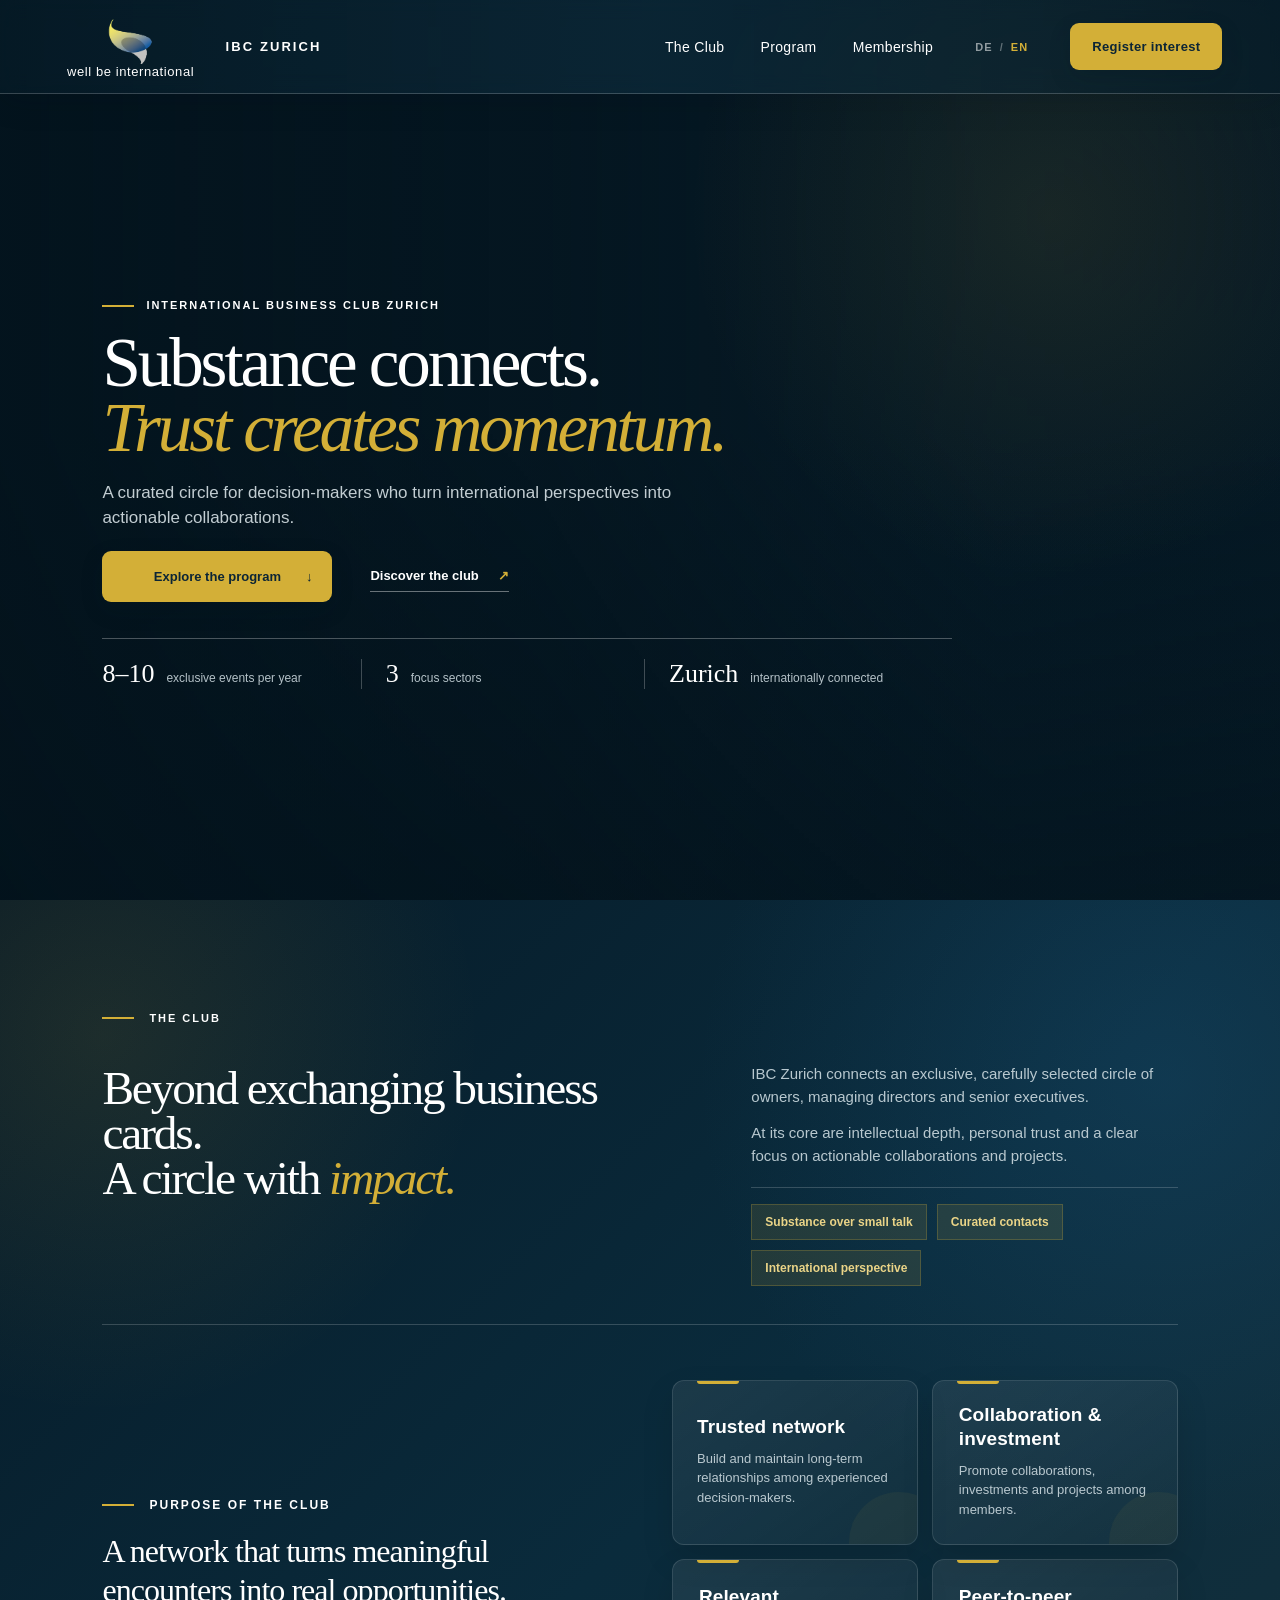
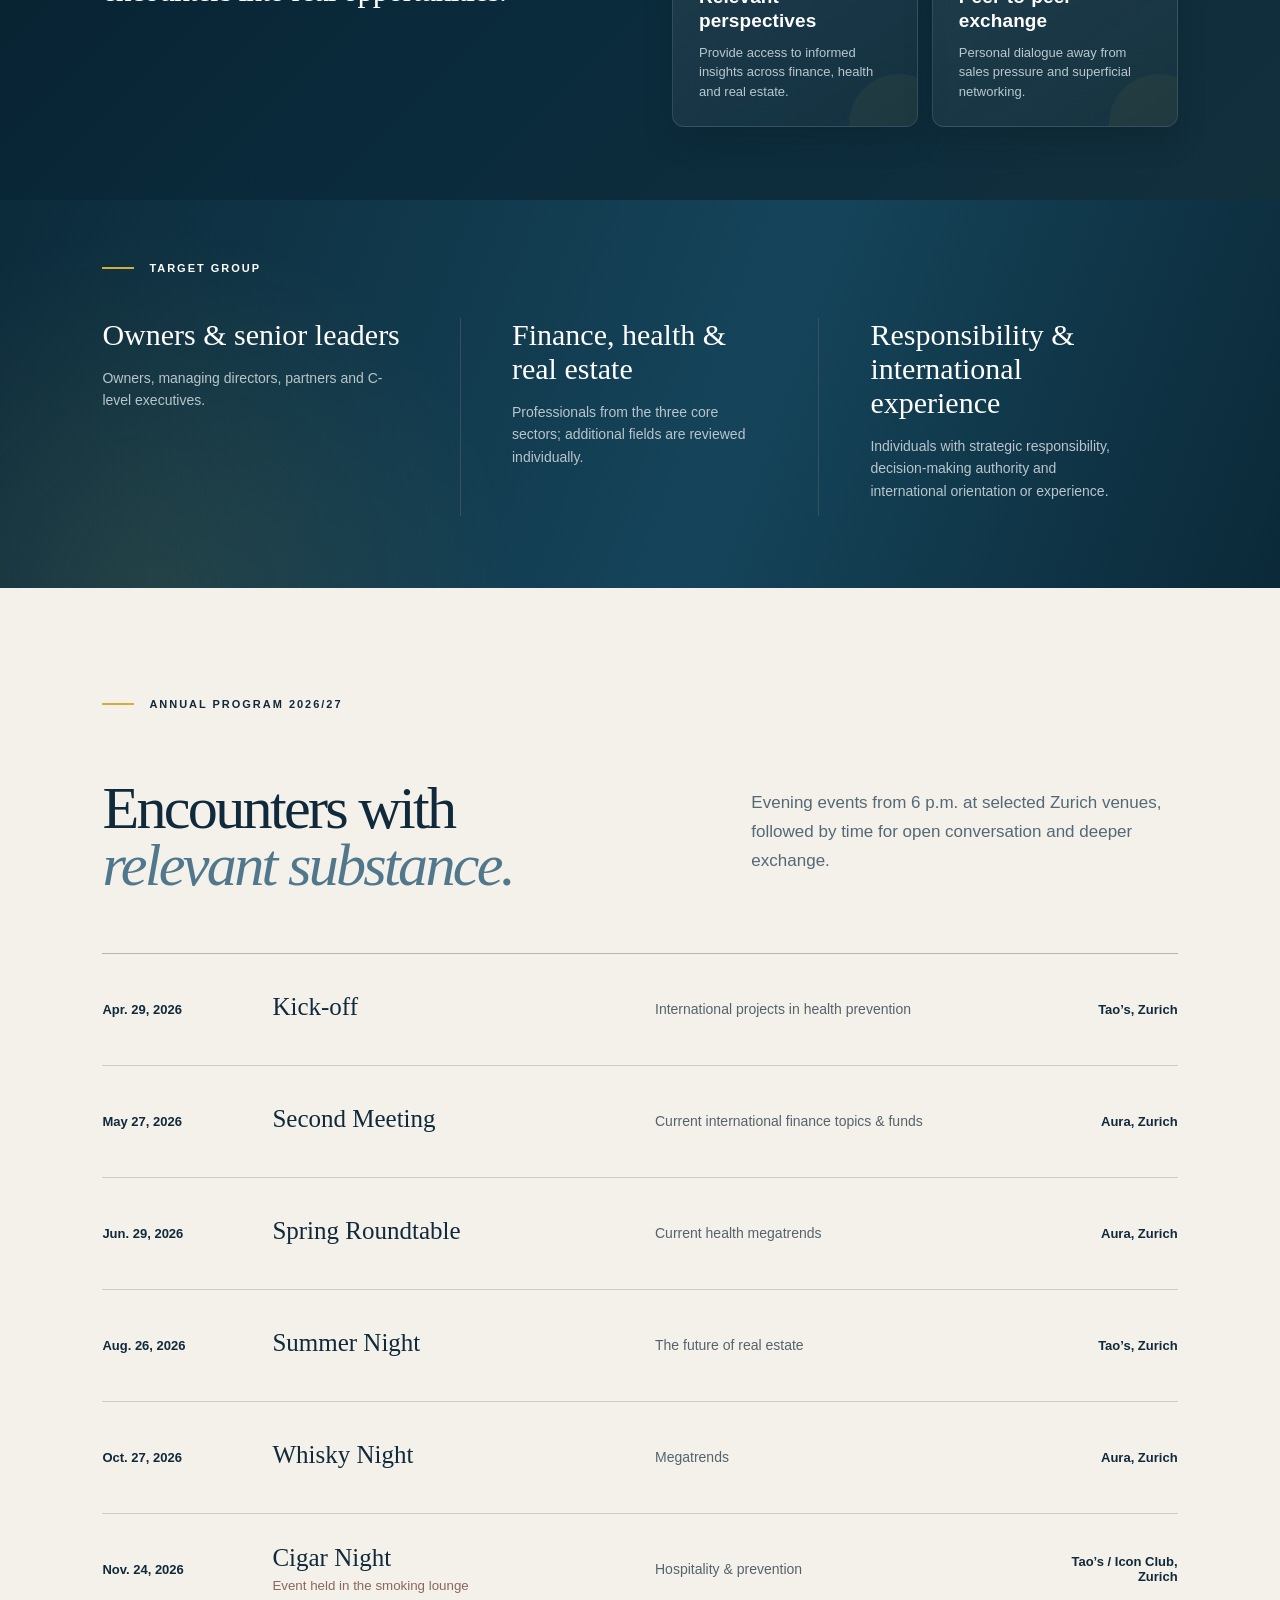
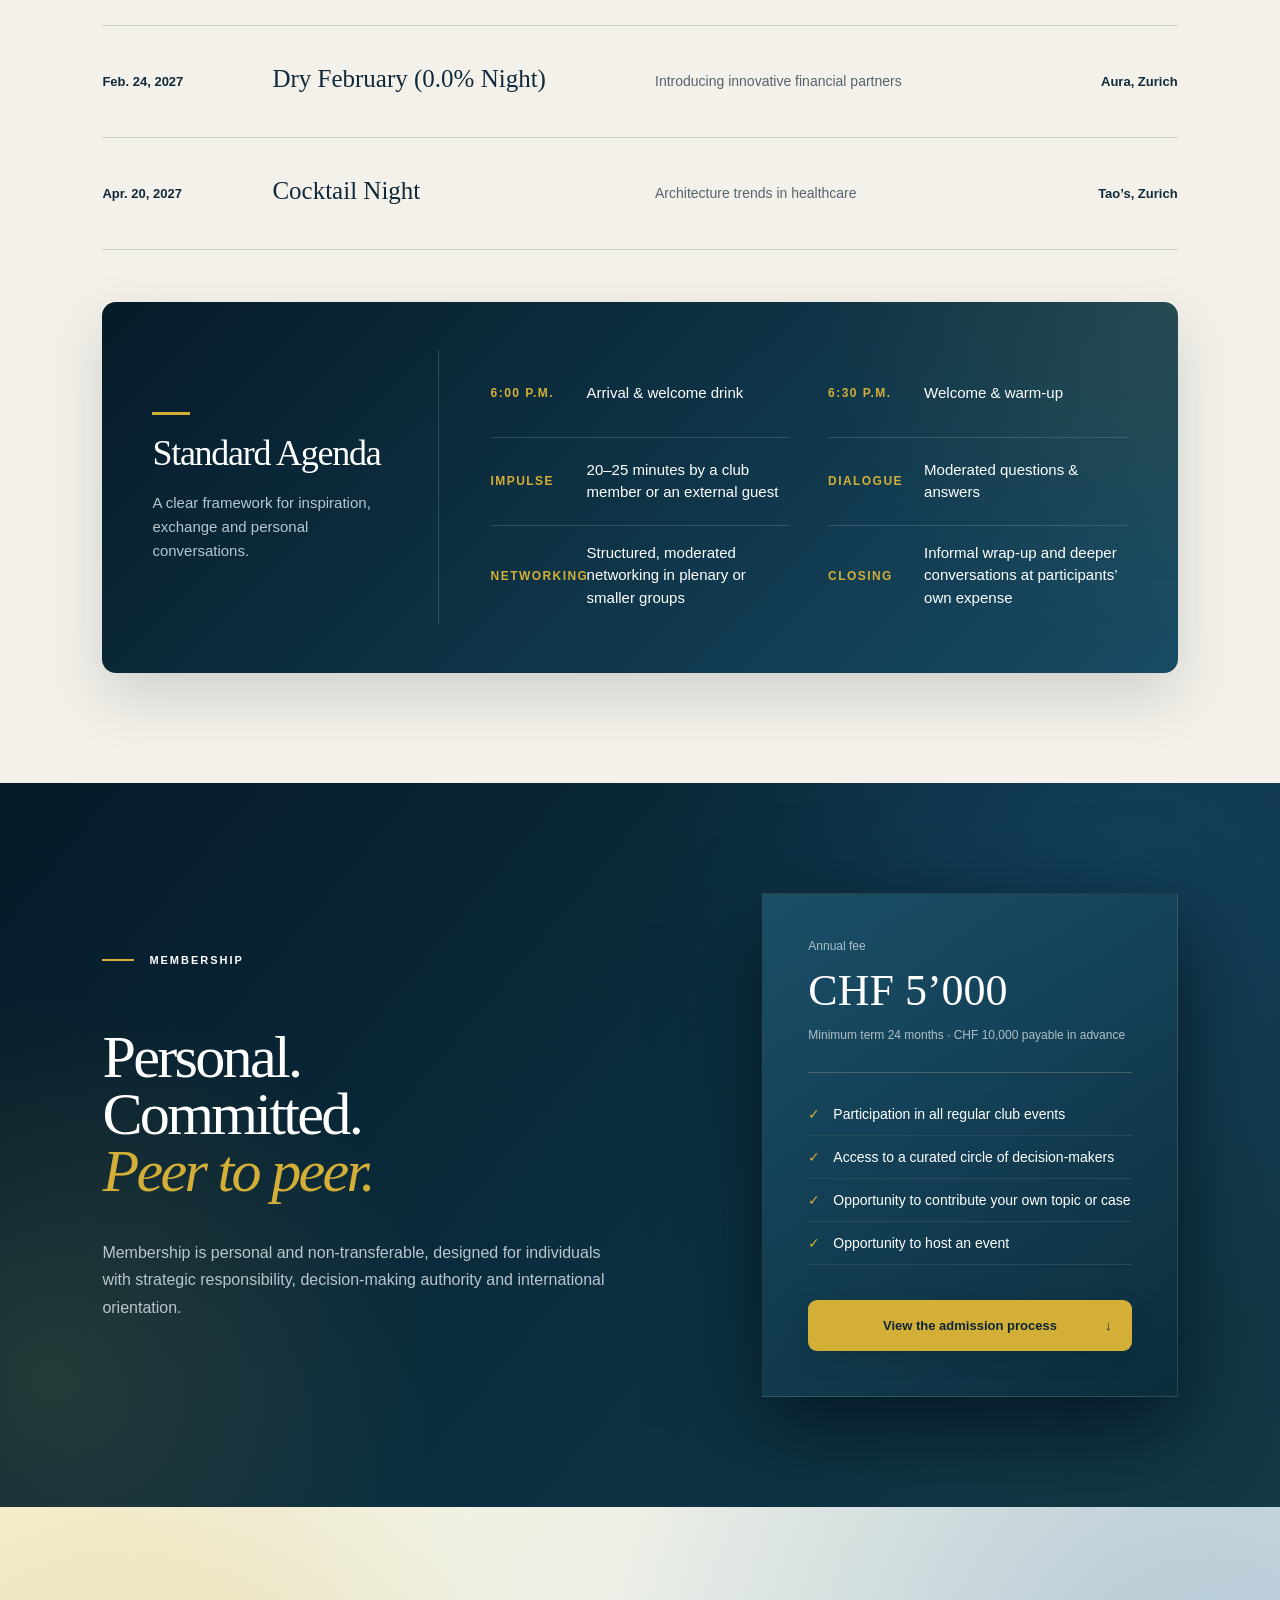
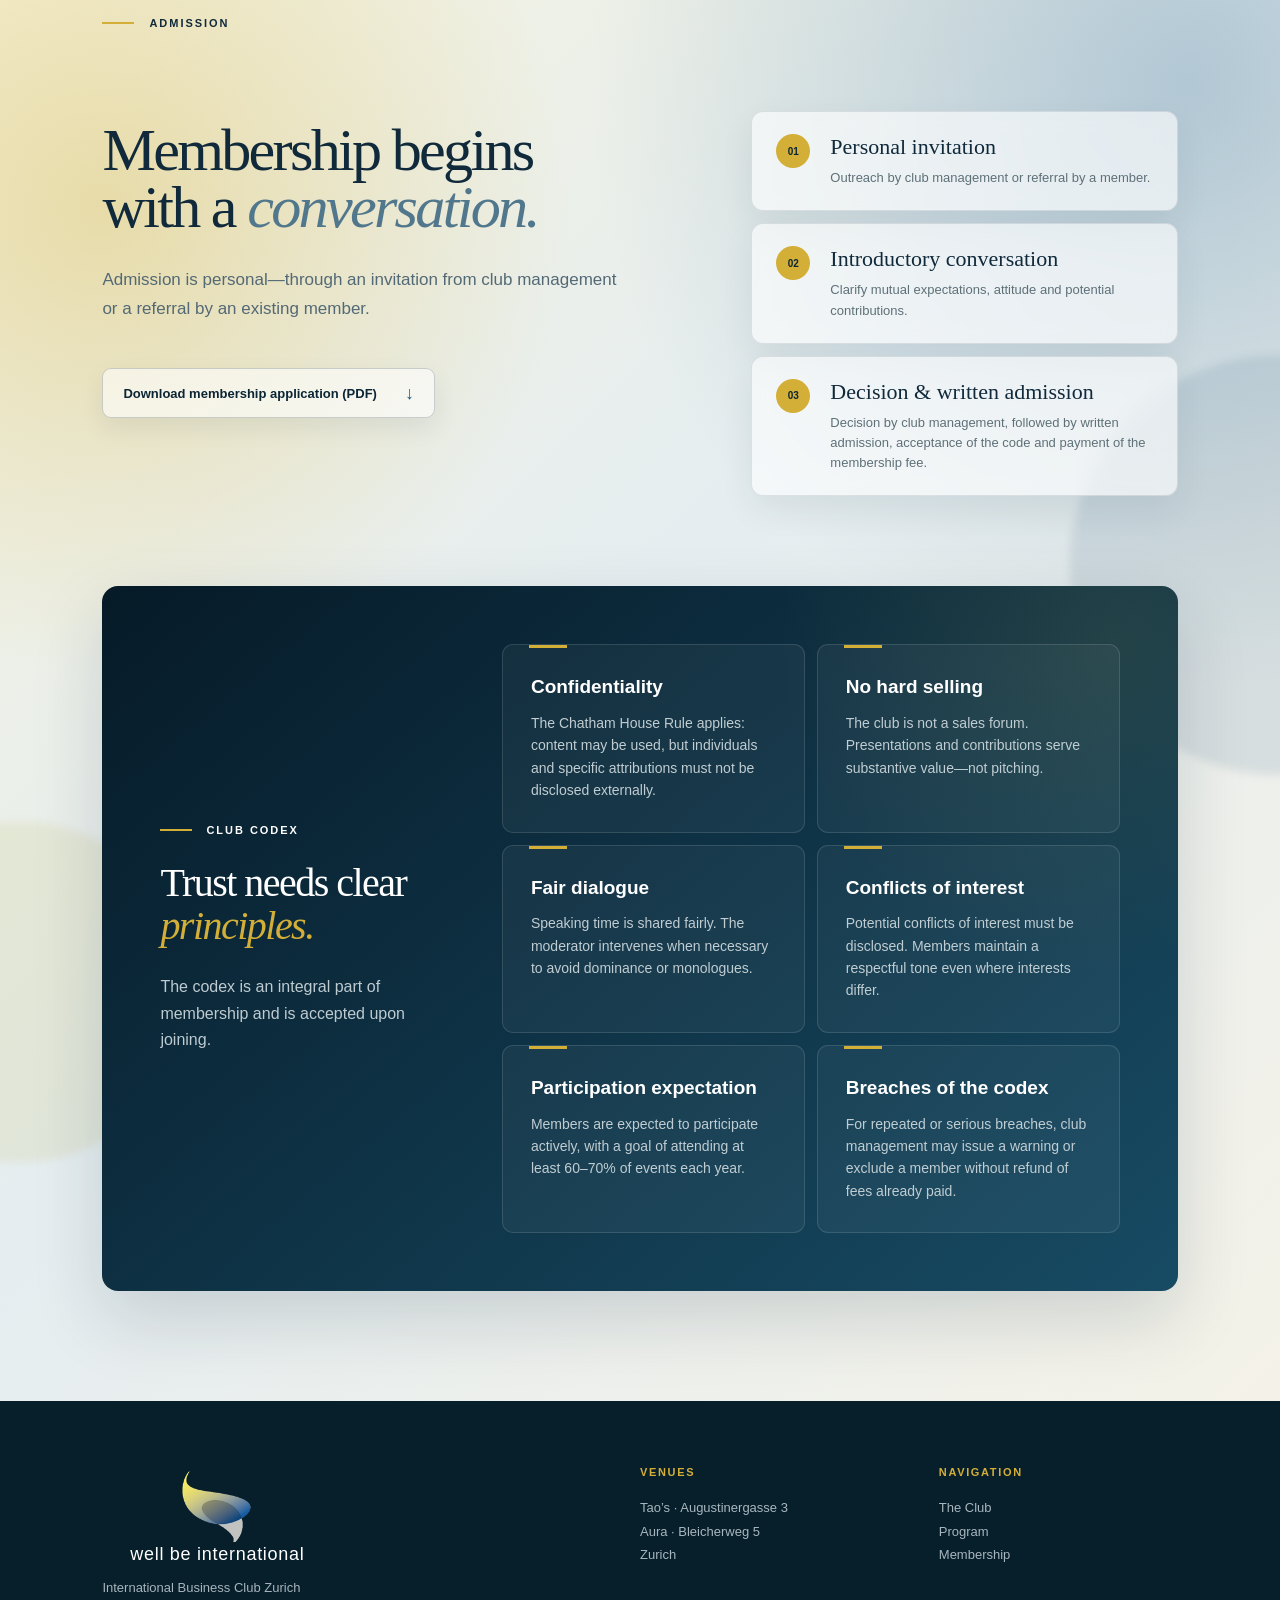
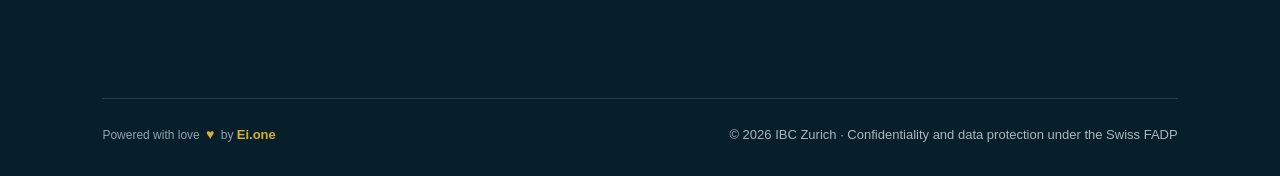
==== commit 88d7b605: "Remove banquet hall hero photo" ====
--- a/en.html
+++ b/en.html
@@ -24,7 +24,7 @@
 
     <section class="hero" id="top">
         <div class="hero-media" aria-hidden="true">
-            <figure class="hero-frame frame-1"><img src="hero-01-enhanced.webp" alt=""></figure><figure class="hero-frame frame-2"><img src="hero-02-enhanced.webp" alt=""></figure><figure class="hero-frame frame-3"><img src="hero-03-enhanced.webp" alt=""></figure><figure class="hero-frame frame-4"><img src="hero-04-enhanced.webp" alt=""></figure><figure class="hero-frame frame-5"><img src="hero-05-enhanced.webp" alt=""></figure>        </div>
+            <figure class="hero-frame frame-1"><img src="hero-01-enhanced.webp" alt=""></figure><figure class="hero-frame frame-2"><img src="hero-03-enhanced.webp" alt=""></figure><figure class="hero-frame frame-3"><img src="hero-04-enhanced.webp" alt=""></figure><figure class="hero-frame frame-4"><img src="hero-05-enhanced.webp" alt=""></figure>        </div>
         <div class="hero-shade" aria-hidden="true"></div>
         <div class="eyebrow"><span></span>International Business Club Zurich</div>
         <h1>Substance connects.<br><em>Trust creates momentum.</em></h1>
--- a/style-d3af37.css
+++ b/style-d3af37.css
@@ -18,11 +18,11 @@
 .hero { min-height:100vh; padding:18vh 8vw 4vh; position:relative; overflow:hidden; display:flex; flex-direction:column; justify-content:center; background:#061a26; color:#fff; isolation:isolate; }
 .hero-media,.hero-shade,.hero-frame { position:absolute; inset:0; margin:0; }
 .hero-media { z-index:-3; overflow:hidden; background:#061a26; }
-.hero-frame { opacity:0; animation:cinematic-fade 30s infinite; }
-.hero-frame img { width:100%; height:100%; object-fit:cover; filter:none; image-rendering:auto; backface-visibility:hidden; animation:cinematic-drift 30s infinite ease-in-out; }
-.frame-1 { animation-delay:0s; }.frame-2 { animation-delay:6s; }.frame-3 { animation-delay:12s; }.frame-4 { animation-delay:18s; }.frame-5 { animation-delay:24s; }
-.frame-2 img { animation-delay:-5s; }.frame-3 img { animation-delay:-10s; }.frame-4 img { animation-delay:-15s; }.frame-5 img { animation-delay:-20s; }
-.hero-shade { z-index:-2; background:linear-gradient(90deg,rgba(3,18,27,.9) 0%,rgba(3,18,27,.63) 42%,rgba(3,18,27,.12) 78%,rgba(3,18,27,.22) 100%),linear-gradient(0deg,rgba(3,18,27,.62),transparent 52%); }
+.hero-frame { opacity:0; animation:cinematic-fade 24s infinite; }
+.hero-frame img { width:100%; height:100%; object-fit:cover; filter:none; image-rendering:auto; backface-visibility:hidden; animation:cinematic-drift 24s infinite ease-in-out; }
+.frame-1 { animation-delay:0s; }.frame-2 { animation-delay:6s; }.frame-3 { animation-delay:12s; }.frame-4 { animation-delay:18s; }
+.frame-2 img { animation-delay:-6s; }.frame-3 img { animation-delay:-12s; }.frame-4 img { animation-delay:-18s; }
+.hero-shade { z-index:-2; background:linear-gradient(90deg,rgba(3,18,27,.76) 0%,rgba(3,18,27,.48) 42%,rgba(3,18,27,.07) 78%,rgba(3,18,27,.13) 100%),linear-gradient(0deg,rgba(3,18,27,.4),transparent 52%); }
 .hero:after { content:''; position:absolute; inset:0; z-index:-1; background:radial-gradient(circle at 82% 24%,rgba(211,175,55,.09),transparent 29%); }
 @keyframes cinematic-fade { 0%{opacity:0} 6%{opacity:1} 20%{opacity:1} 26%{opacity:0} 100%{opacity:0} }
 @keyframes cinematic-drift { 0%{transform:scale(1.02) translate3d(-.6%,0,0)} 50%{transform:scale(1.07) translate3d(.6%,-.35%,0)} 100%{transform:scale(1.02) translate3d(-.6%,0,0)} }
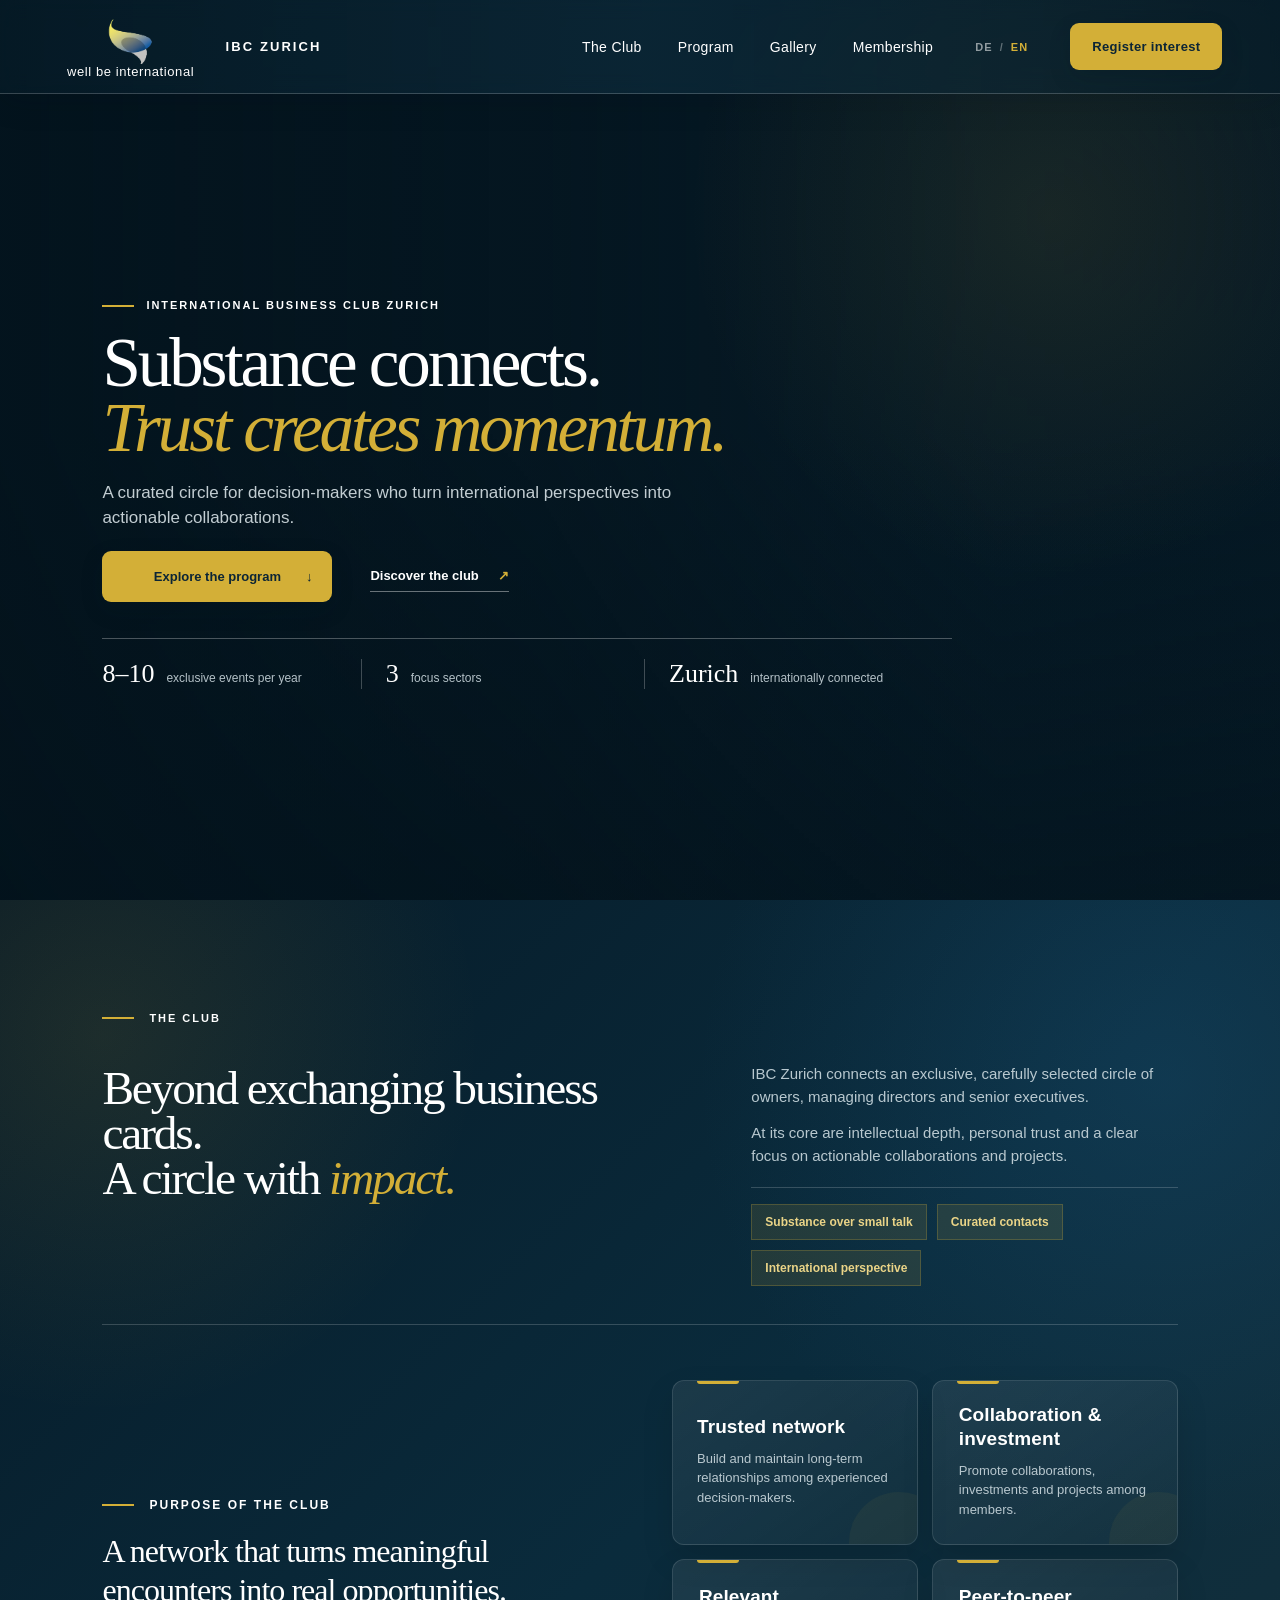
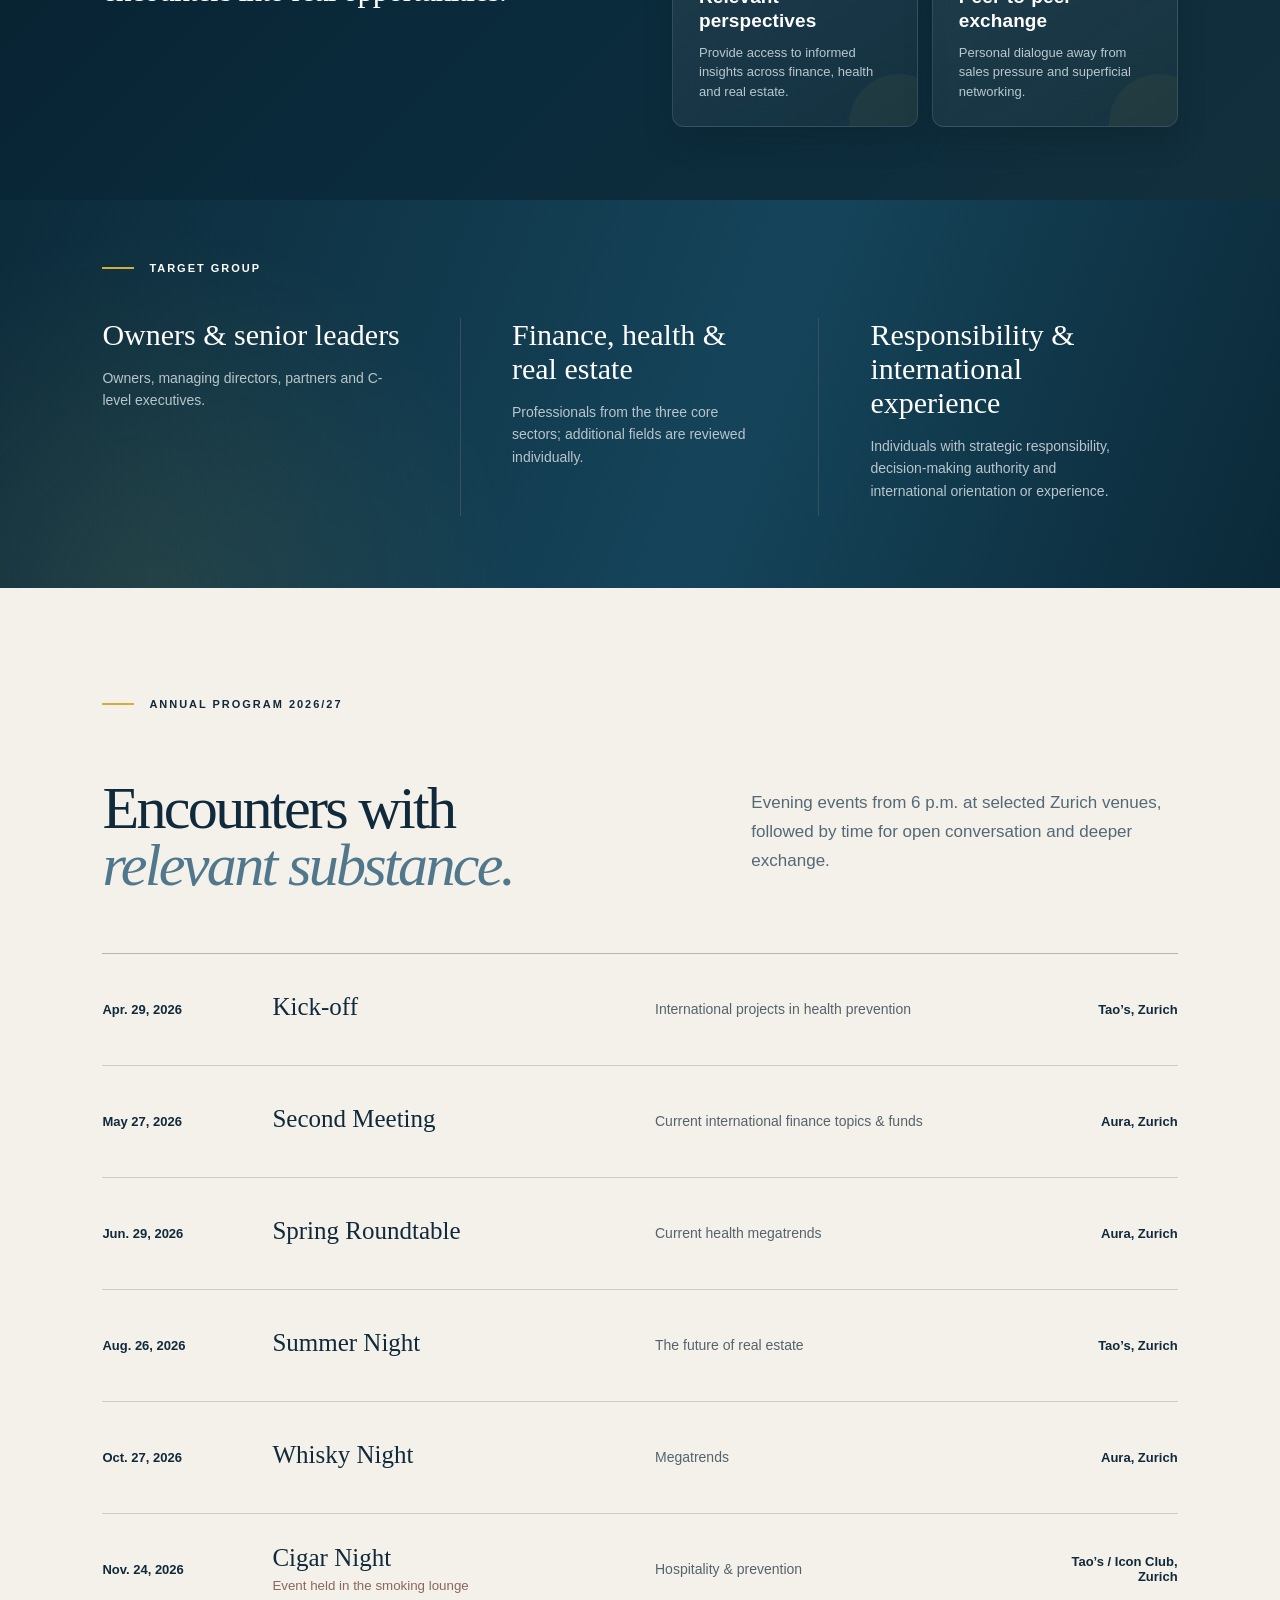
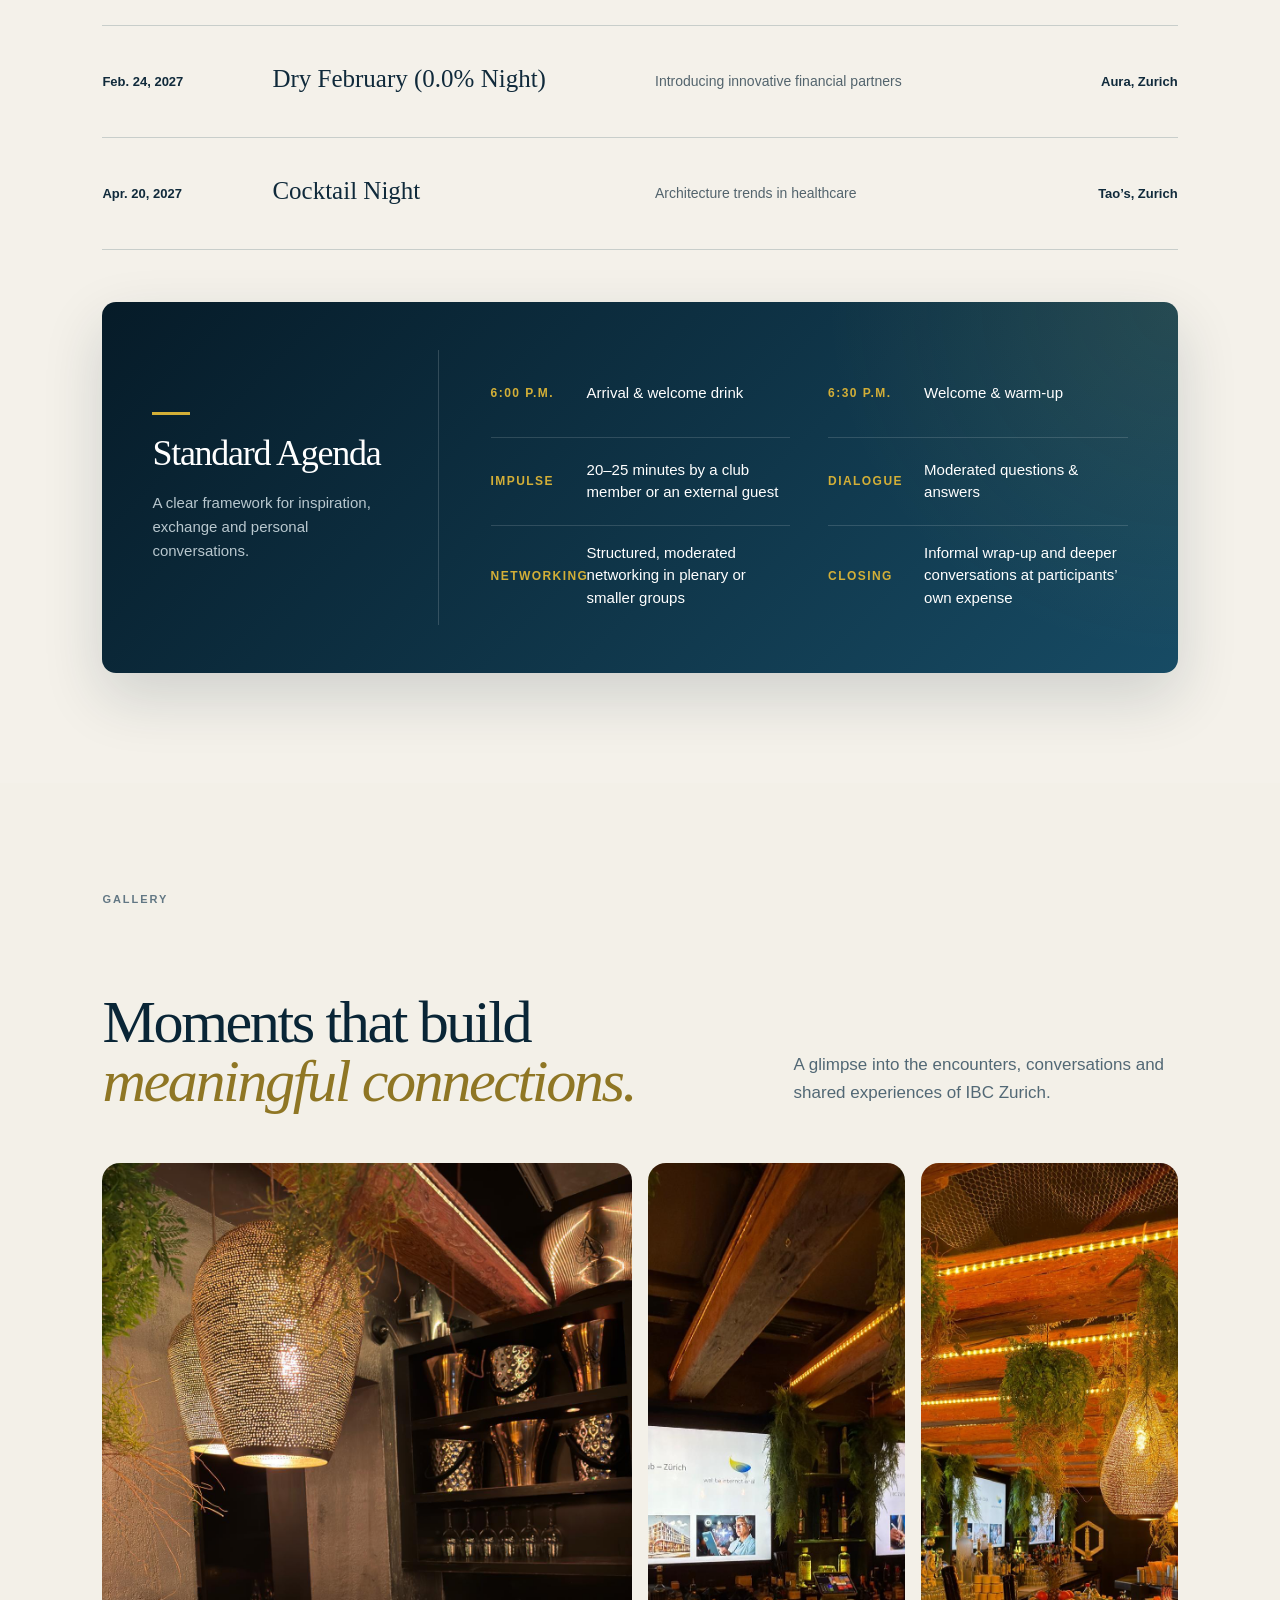
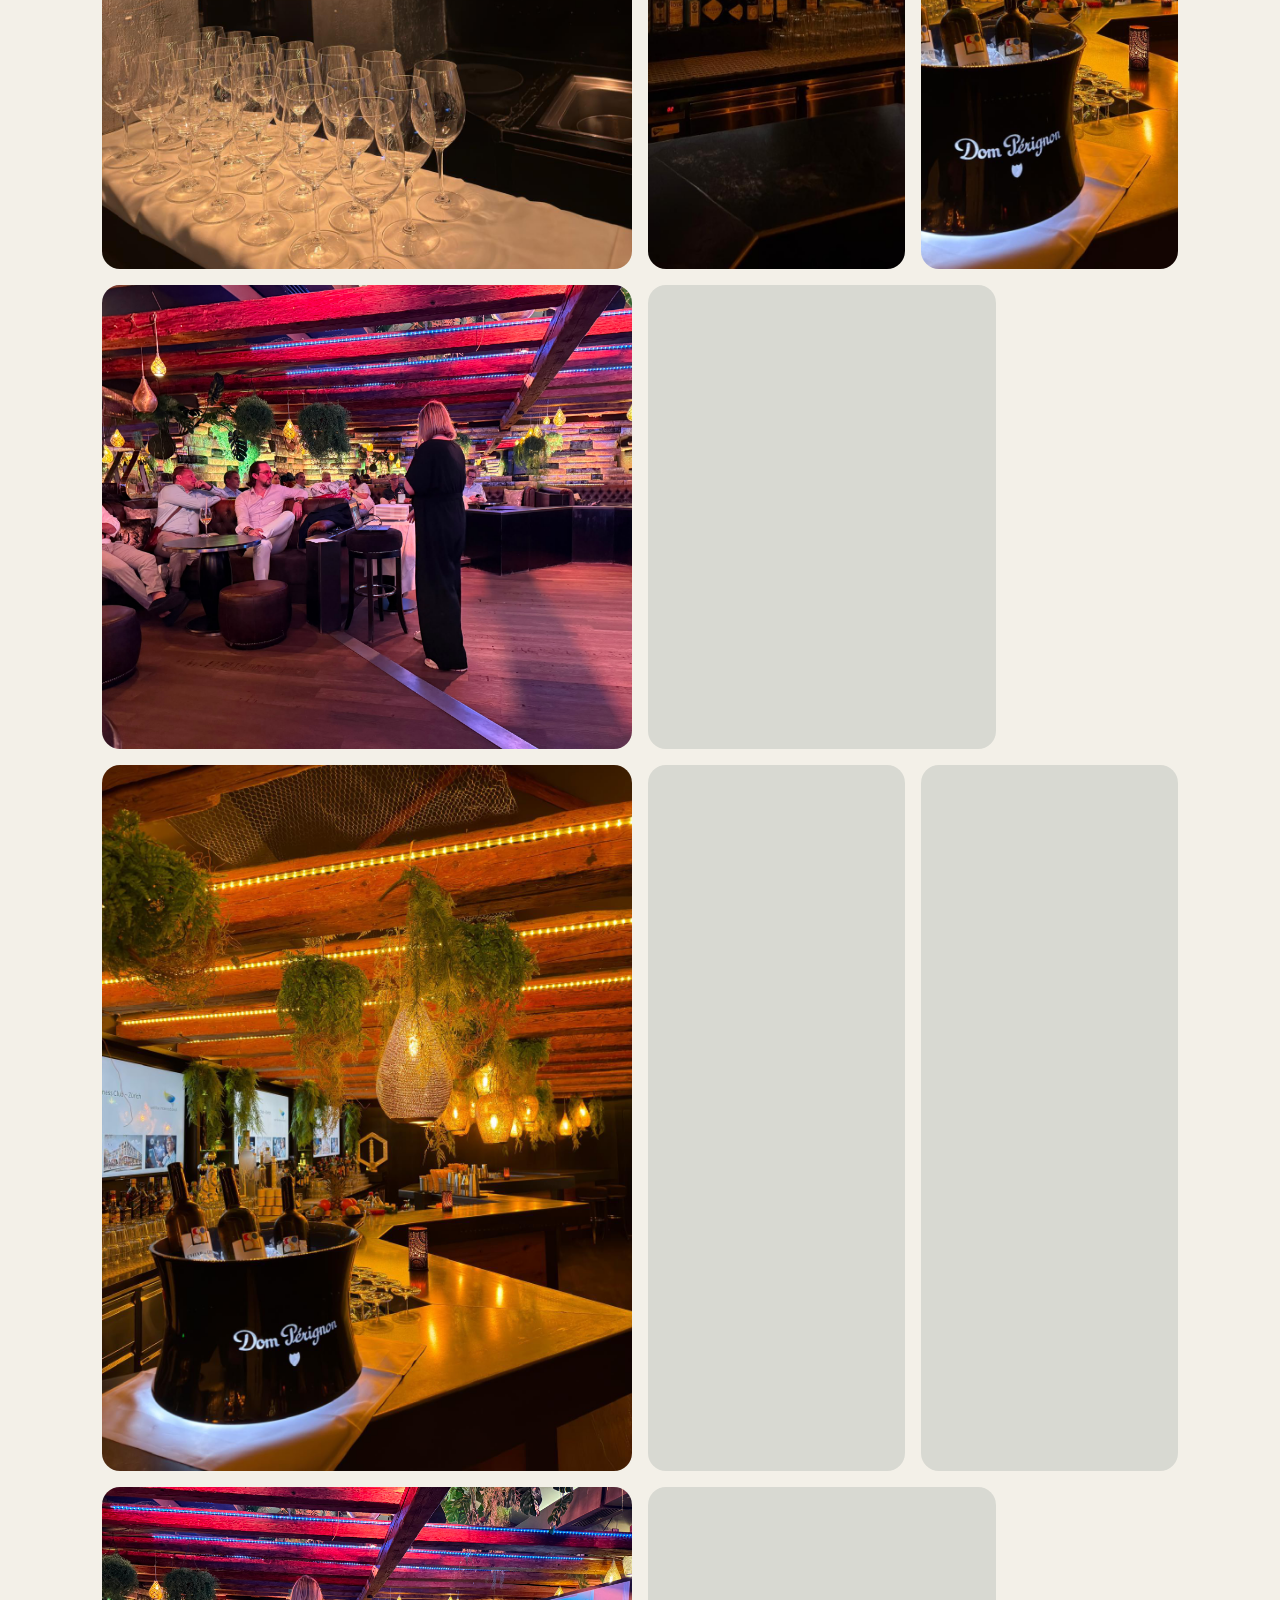
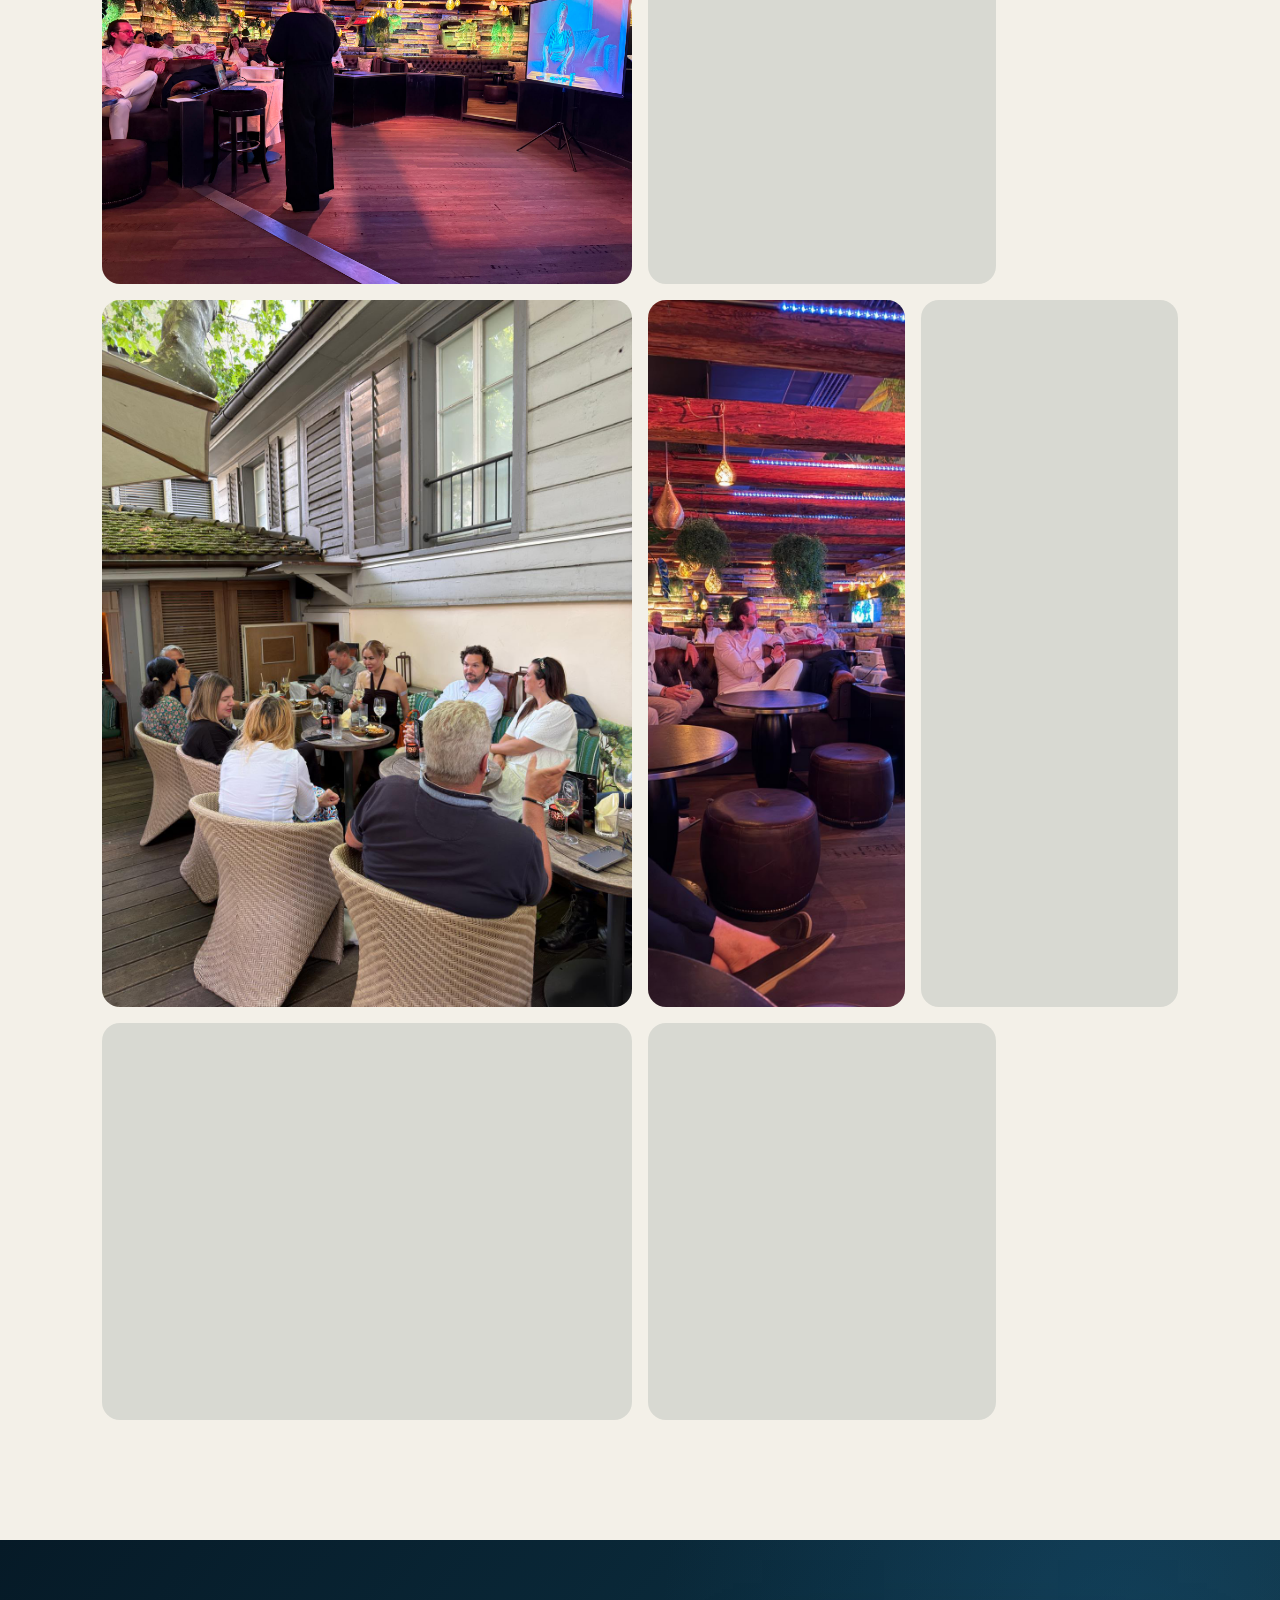
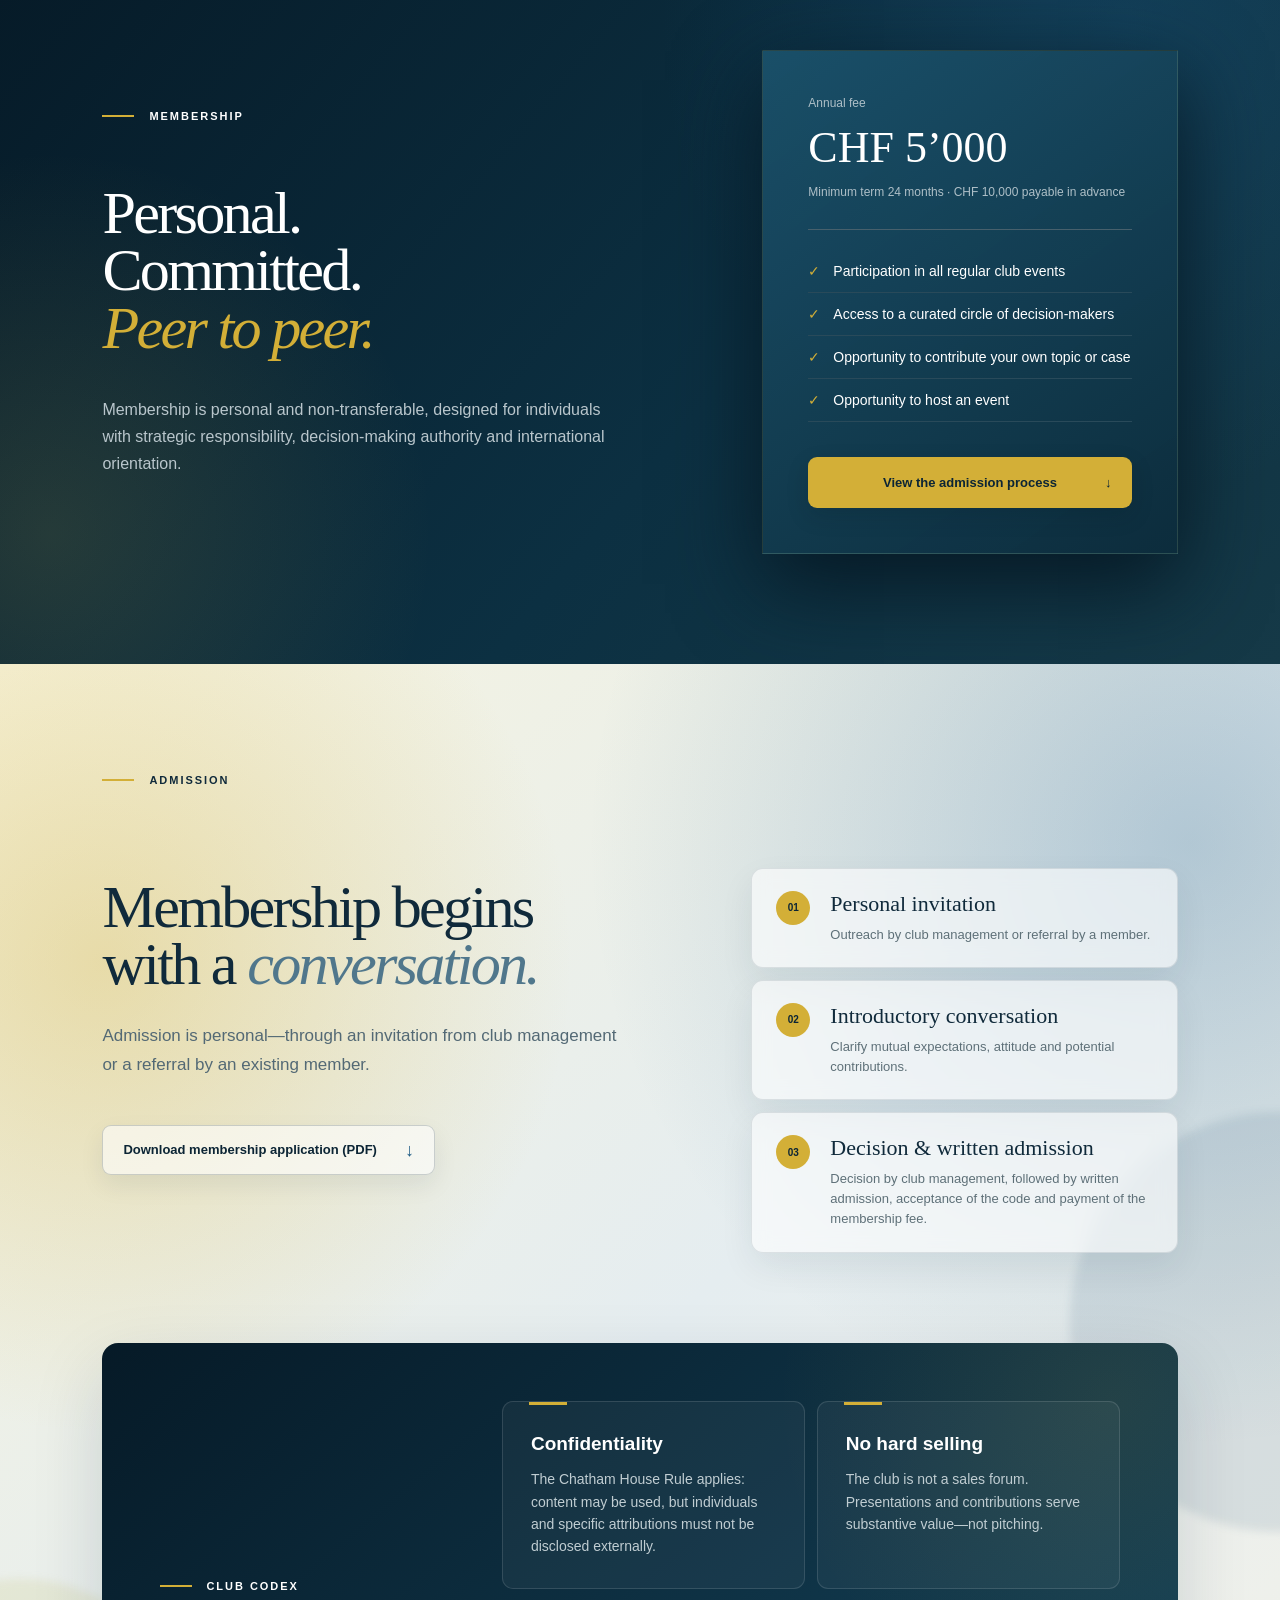
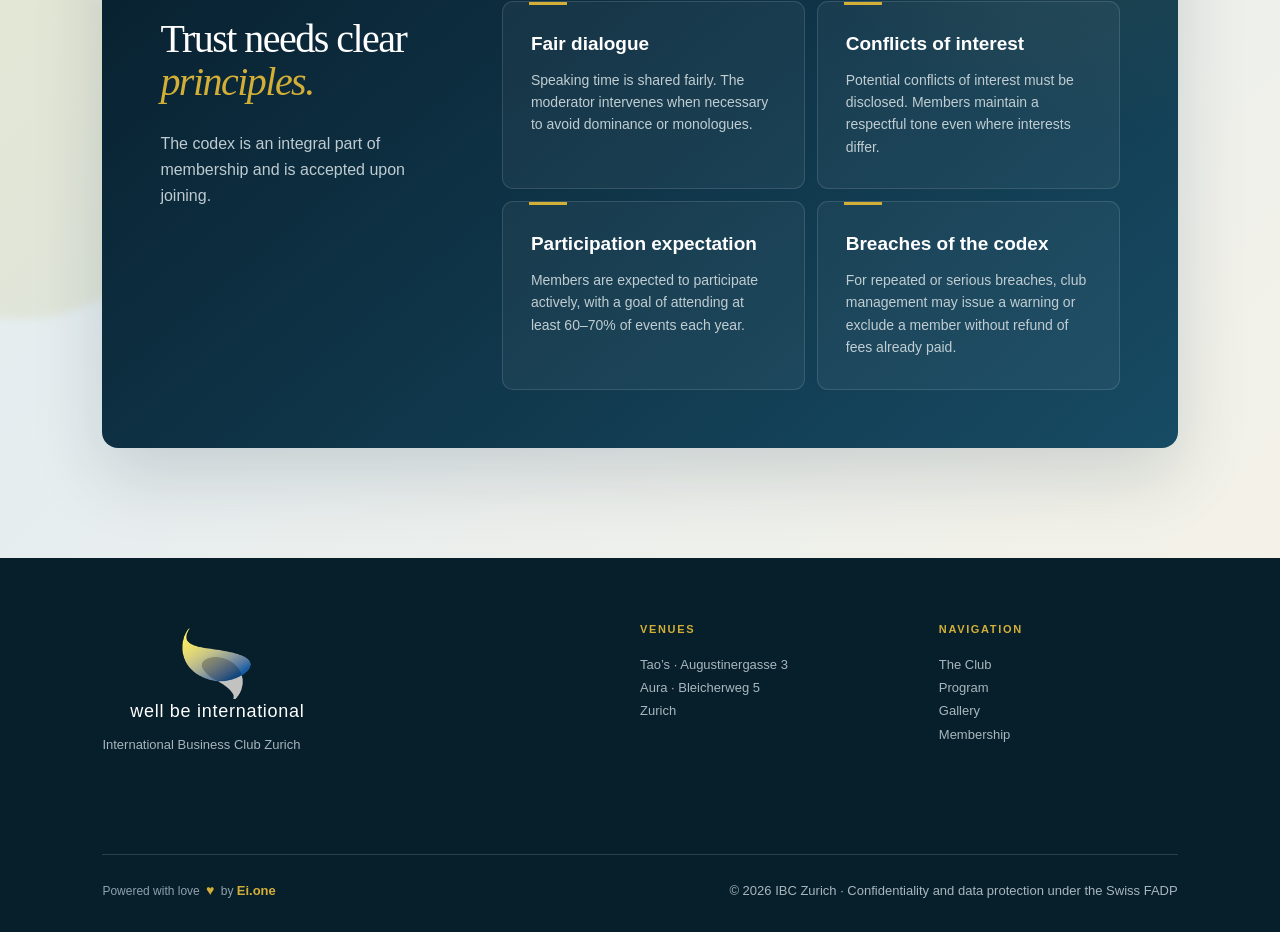
==== commit 4dced243: "Add bilingual event gallery" ====
--- a/en.html
+++ b/en.html
@@ -16,7 +16,7 @@
             <span>IBC Zurich</span>
         </a>
         <nav aria-label="Main navigation">
-            <a href="#club">The Club</a><a href="#programm">Program</a><a href="#mitgliedschaft">Membership</a>
+            <a href="#club">The Club</a><a href="#programm">Program</a><a href="#galerie">Gallery</a><a href="#mitgliedschaft">Membership</a>
         </nav>
         <div class="language-switch" aria-label="Language"><a href="index.html" class="">DE</a><span>/</span><a href="en.html" class="active">EN</a></div>
         <a class="nav-cta" href="#aufnahme">Register interest</a>
@@ -54,6 +54,31 @@
         <div class="standard-agenda"><div class="agenda-head"><span>Standard Agenda</span><p>A clear framework for inspiration, exchange and personal conversations.</p></div><div class="agenda-grid"><article><span>6:00 p.m.</span><strong>Arrival &amp; welcome drink</strong></article><article><span>6:30 p.m.</span><strong>Welcome &amp; warm-up</strong></article><article><span>Impulse</span><strong>20–25 minutes by a club member or an external guest</strong></article><article><span>Dialogue</span><strong>Moderated questions &amp; answers</strong></article><article><span>Networking</span><strong>Structured, moderated networking in plenary or smaller groups</strong></article><article><span>Closing</span><strong>Informal wrap-up and deeper conversations at participants’ own expense</strong></article></div></div>
     </section>
 
+    <section class="gallery section" id="galerie">
+        <div class="gallery-head">
+            <div class="section-label">Gallery</div>
+            <h2>Moments that build<br><em>meaningful connections.</em></h2>
+            <p>A glimpse into the encounters, conversations and shared experiences of IBC Zurich.</p>
+        </div>
+        <div class="gallery-grid">
+                            <figure class="gallery-item gallery-item-1"><img src="gallery-we1.jpeg" alt="IBC Zurich event impression 1" loading="lazy" decoding="async"></figure>
+                            <figure class="gallery-item gallery-item-2"><img src="gallery-we2.jpeg" alt="IBC Zurich event impression 2" loading="lazy" decoding="async"></figure>
+                            <figure class="gallery-item gallery-item-3"><img src="gallery-we3.jpeg" alt="IBC Zurich event impression 3" loading="lazy" decoding="async"></figure>
+                            <figure class="gallery-item gallery-item-4"><img src="gallery-we4.jpeg" alt="IBC Zurich event impression 4" loading="lazy" decoding="async"></figure>
+                            <figure class="gallery-item gallery-item-5"><img src="gallery-we5.jpeg" alt="IBC Zurich event impression 5" loading="lazy" decoding="async"></figure>
+                            <figure class="gallery-item gallery-item-6"><img src="gallery-we6.jpeg" alt="IBC Zurich event impression 6" loading="lazy" decoding="async"></figure>
+                            <figure class="gallery-item gallery-item-7"><img src="gallery-we7.jpeg" alt="IBC Zurich event impression 7" loading="lazy" decoding="async"></figure>
+                            <figure class="gallery-item gallery-item-8"><img src="gallery-we8.jpeg" alt="IBC Zurich event impression 8" loading="lazy" decoding="async"></figure>
+                            <figure class="gallery-item gallery-item-9"><img src="gallery-we9.jpeg" alt="IBC Zurich event impression 9" loading="lazy" decoding="async"></figure>
+                            <figure class="gallery-item gallery-item-10"><img src="gallery-we10.jpeg" alt="IBC Zurich event impression 10" loading="lazy" decoding="async"></figure>
+                            <figure class="gallery-item gallery-item-11"><img src="gallery-we11.jpeg" alt="IBC Zurich event impression 11" loading="lazy" decoding="async"></figure>
+                            <figure class="gallery-item gallery-item-12"><img src="gallery-we12.jpeg" alt="IBC Zurich event impression 12" loading="lazy" decoding="async"></figure>
+                            <figure class="gallery-item gallery-item-13"><img src="gallery-we13.jpeg" alt="IBC Zurich event impression 13" loading="lazy" decoding="async"></figure>
+                            <figure class="gallery-item gallery-item-14"><img src="gallery-we14.jpeg" alt="IBC Zurich event impression 14" loading="lazy" decoding="async"></figure>
+                            <figure class="gallery-item gallery-item-15"><img src="gallery-we15.jpeg" alt="IBC Zurich event impression 15" loading="lazy" decoding="async"></figure>
+                    </div>
+    </section>
+
     <section class="membership section" id="mitgliedschaft">
         <div class="membership-copy"><div class="section-label light">Membership</div><h2>Personal.<br>Committed.<br><em>Peer to peer.</em></h2><p>Membership is personal and non-transferable, designed for individuals with strategic responsibility, decision-making authority and international orientation.</p></div>
         <div class="membership-card"><div class="price"><span>Annual fee</span><strong>CHF 5’000</strong><small>Minimum term 24 months · CHF 10,000 payable in advance</small></div><ul><li>Participation in all regular club events</li><li>Access to a curated circle of decision-makers</li><li>Opportunity to contribute your own topic or case</li><li>Opportunity to host an event</li></ul><a class="button light-button" href="#aufnahme">View the admission process <span>↓</span></a></div>
@@ -68,7 +93,7 @@
     <footer>
         <div class="footer-brand"><div class="footer-logo" aria-label="Well Be International"><span class="footer-logo-symbol" aria-hidden="true"></span><span class="footer-logo-text">well be international</span></div><p>International Business Club Zurich</p></div>
         <div><strong>Venues</strong><p>Tao’s · Augustinergasse 3<br>Aura · Bleicherweg 5<br>Zurich</p></div>
-        <div><strong>Navigation</strong><a href="#club">The Club</a><a href="#programm">Program</a><a href="#mitgliedschaft">Membership</a></div>
+        <div><strong>Navigation</strong><a href="#club">The Club</a><a href="#programm">Program</a><a href="#galerie">Gallery</a><a href="#mitgliedschaft">Membership</a></div>
         <div class="footer-bottom"><p class="creator-credit">Powered with love <span class="heart" aria-label="love">♥</span> by <a href="https://ei.one" target="_blank" rel="noopener noreferrer">Ei.one</a></p><p class="legal">© 2026 IBC Zurich · Confidentiality and data protection under the Swiss FADP</p></div>
     </footer>
 </main>
--- a/style-d3af37.css
+++ b/style-d3af37.css
@@ -115,11 +115,26 @@
 .codex-grid strong { display:block; margin-bottom:13px; font:600 19px/1.25 "Segoe UI Variable","Segoe UI",Arial,sans-serif; }
 .codex-grid p { margin:0; color:#c0cdd2; font-size:14px; line-height:1.6; }
 footer { position:relative; background:#071e2b; color:#fff; padding:65px 8vw 30px; display:grid; grid-template-columns:2fr 1fr 1fr; gap:60px; }.footer-logo { width:230px;display:inline-flex;flex-direction:column;align-items:center;gap:3px; }.footer-logo-symbol { width:115px;height:76px;display:block;background:url('club-01.png') right top/185px auto no-repeat; }.footer-logo-text { color:#fff;font:400 18px/1 "Segoe UI Variable","Segoe UI",Arial,sans-serif;letter-spacing:.04em;white-space:nowrap; }.footer-brand p { color:#a7b5bc; }footer strong { display:block; font-size:11px; text-transform:uppercase; letter-spacing:.15em; margin-bottom:18px; color:var(--lime); }footer p,footer a { display:block; font-size:13px; color:#a8b7be; line-height:1.8; }.legal { margin:0; padding:0; border:0; text-align:right; }
+.gallery { background:#f3f0e8; color:#092536; padding-top:110px; padding-bottom:120px; }
+.gallery-head { display:grid; grid-template-columns:minmax(260px,1.2fr) minmax(240px,.8fr); column-gap:9vw; align-items:end; margin-bottom:52px; }
+.gallery-head .section-label { grid-column:1/-1; }
+.gallery-head h2 { margin:26px 0 0; font:400 clamp(42px,5vw,76px)/.98 Georgia,serif; letter-spacing:-.04em; }
+.gallery-head h2 em { color:#8f7624; }
+.gallery-head p { max-width:520px; margin:0 0 4px; color:#526875; font-size:17px; line-height:1.65; }
+.gallery-grid { display:grid; grid-template-columns:repeat(12,minmax(0,1fr)); grid-auto-flow:dense; gap:16px; }
+.gallery-item { grid-column:span 4; margin:0; min-height:360px; overflow:hidden; border-radius:18px; background:#d8d9d2; }
+.gallery-item:nth-child(5n+1),.gallery-item:nth-child(5n+4) { grid-column:span 6; }
+.gallery-item:nth-child(5n+2) { grid-column:span 3; }
+.gallery-item:nth-child(5n+3) { grid-column:span 3; }
+.gallery-item img { display:block; width:100%; height:100%; min-height:360px; object-fit:cover; transition:transform .6s ease; }
+.gallery-item:hover img { transform:scale(1.025); }
 .footer-bottom { grid-column:1/-1; display:flex; align-items:center; justify-content:space-between; gap:24px; margin-top:25px; padding-top:24px; border-top:1px solid #29404c; }.creator-credit { margin:0; text-align:left; color:#8fa2ab; font-size:12px; }.creator-credit a { display:inline; color:var(--lime); font-weight:700; }
 .creator-credit .heart { display:inline-block; margin:0 3px; color:var(--lime); font-size:14px; line-height:1; }
 @media (max-width:900px) { nav { display:none; }.nav-cta { display:none; }.hero { padding-top:80px; }.hero-glow { width:80vw;height:80vw;right:-30vw; }.hero-meta { width:100%; }.intro { height:auto;max-height:none;min-height:100vh;overflow:visible;padding-top:110px;padding-bottom:90px; }.intro-grid,.program-head,.admission-grid,.membership,.club-purpose { grid-template-columns:1fr; gap:35px; }.purpose-grid { grid-template-columns:repeat(2,1fr);margin-top:10px; }.purpose-grid article,.purpose-grid article:nth-child(-n+2) { padding:22px 18px;border:1px solid rgba(255,255,255,.13); }.purpose-grid article:first-child { padding-left:18px; }.benefit-band { grid-template-columns:1fr; }.benefit-band article { padding:30px 0;border-right:0;border-bottom:1px solid #36505e; }.event { grid-template-columns:32px 110px 1fr; padding:20px 0; }.event p,.place { grid-column:3; text-align:left; margin:0; }.agenda-grid { grid-template-columns:repeat(2,1fr); }.agenda-grid article:nth-child(3n) { border-right:1px solid #dce2df; }.agenda-grid article:nth-child(2n) { border-right:0; }.agenda-grid article:nth-last-child(-n+3) { border-bottom:1px solid #dce2df; }.agenda-grid article:nth-last-child(-n+2) { border-bottom:0; }.membership-card { padding:30px; } }
+@media (max-width:900px) { .gallery-head { grid-template-columns:1fr;gap:24px; }.gallery-item,.gallery-item:nth-child(n) { grid-column:span 6;min-height:330px; }.gallery-item img { min-height:330px; } }
 @media (prefers-reduced-motion:reduce) { html { scroll-behavior:auto; }.hero-frame,.hero-frame img { animation:none; }.hero-frame:first-child { opacity:1; } }
 @media (max-width:600px) { .nav-shell { height:76px;padding:0 20px; }.logo-lockup { width:118px;height:68px; }.logo-symbol { width:60px;height:41px;background-size:99px auto; }.logo-text { font-size:11px; }.brand>span:last-child { display:none; }.hero,.section { padding-left:24px;padding-right:24px; }.hero { min-height:100vh;padding-top:118px; }.hero-copy { display:none; }.hero-actions { align-items:flex-start;flex-direction:column;gap:20px; }.hero-meta { grid-template-columns:1fr;gap:15px;margin-top:55px; }.hero-meta div { border:0; }.club-purpose { margin-top:65px;padding-top:38px; }.purpose-grid { grid-template-columns:1fr; }.purpose-grid article,.purpose-grid article:nth-child(-n+2) { min-height:0;padding:22px 0;border-top:1px solid rgba(255,255,255,.16); }.purpose-grid article:first-child { border-top:0; }.event { grid-template-columns:28px 1fr; }.event time { grid-column:2; }.event div,.event p,.place { grid-column:2; }.standard-agenda { padding:28px 22px; }.agenda-head { align-items:flex-start;flex-direction:column;gap:12px; }.agenda-head p { text-align:left; }.agenda-grid { grid-template-columns:1fr; }.agenda-grid article,.agenda-grid article:nth-child(2n),.agenda-grid article:nth-child(3n),.agenda-grid article:nth-last-child(-n+2),.agenda-grid article:nth-last-child(-n+3) { border-right:0;border-bottom:1px solid #dce2df; }.agenda-grid article:last-child { border-bottom:0; }.code-note { flex-direction:column;align-items:flex-start;gap:5px; }.membership { padding-top:90px;padding-bottom:90px; }footer { grid-template-columns:1fr; }.legal { grid-column:1; } }
+@media (max-width:600px) { .gallery { padding-top:72px;padding-bottom:72px; }.gallery-head { margin-bottom:32px; }.gallery-head h2 { font-size:42px; }.gallery-grid { gap:12px; }.gallery-item,.gallery-item:nth-child(n) { grid-column:1/-1;min-height:0;aspect-ratio:4/5; }.gallery-item:nth-child(4),.gallery-item:nth-child(9),.gallery-item:nth-child(10),.gallery-item:nth-child(14),.gallery-item:nth-child(15) { aspect-ratio:4/3; }.gallery-item img { min-height:0; } }
 @media (max-width:900px) { .standard-agenda { grid-template-columns:1fr;gap:30px;padding:38px; }.agenda-head { padding:0 0 28px;border-right:0;border-bottom:1px solid rgba(255,255,255,.16); }.agenda-grid { grid-template-columns:repeat(2,1fr); }.agenda-grid article,.agenda-grid article:nth-child(2n),.agenda-grid article:nth-child(3n),.agenda-grid article:nth-last-child(-n+3) { border-right:0;border-bottom:1px solid rgba(255,255,255,.14); }.agenda-grid article:nth-last-child(-n+2) { border-bottom:0; } }
 @media (max-width:600px) { .standard-agenda { padding:32px 24px; }.agenda-grid { grid-template-columns:1fr; }.agenda-grid article,.agenda-grid article:nth-child(2n),.agenda-grid article:nth-child(3n),.agenda-grid article:nth-last-child(-n+2),.agenda-grid article:nth-last-child(-n+3) { grid-template-columns:72px 1fr;column-gap:24px;border-bottom:1px solid rgba(255,255,255,.14); }.agenda-grid article:last-child { border-bottom:0; } }
 @media (max-width:900px) { .event { grid-template-columns:110px 1fr; }.event p,.place { grid-column:2; } }
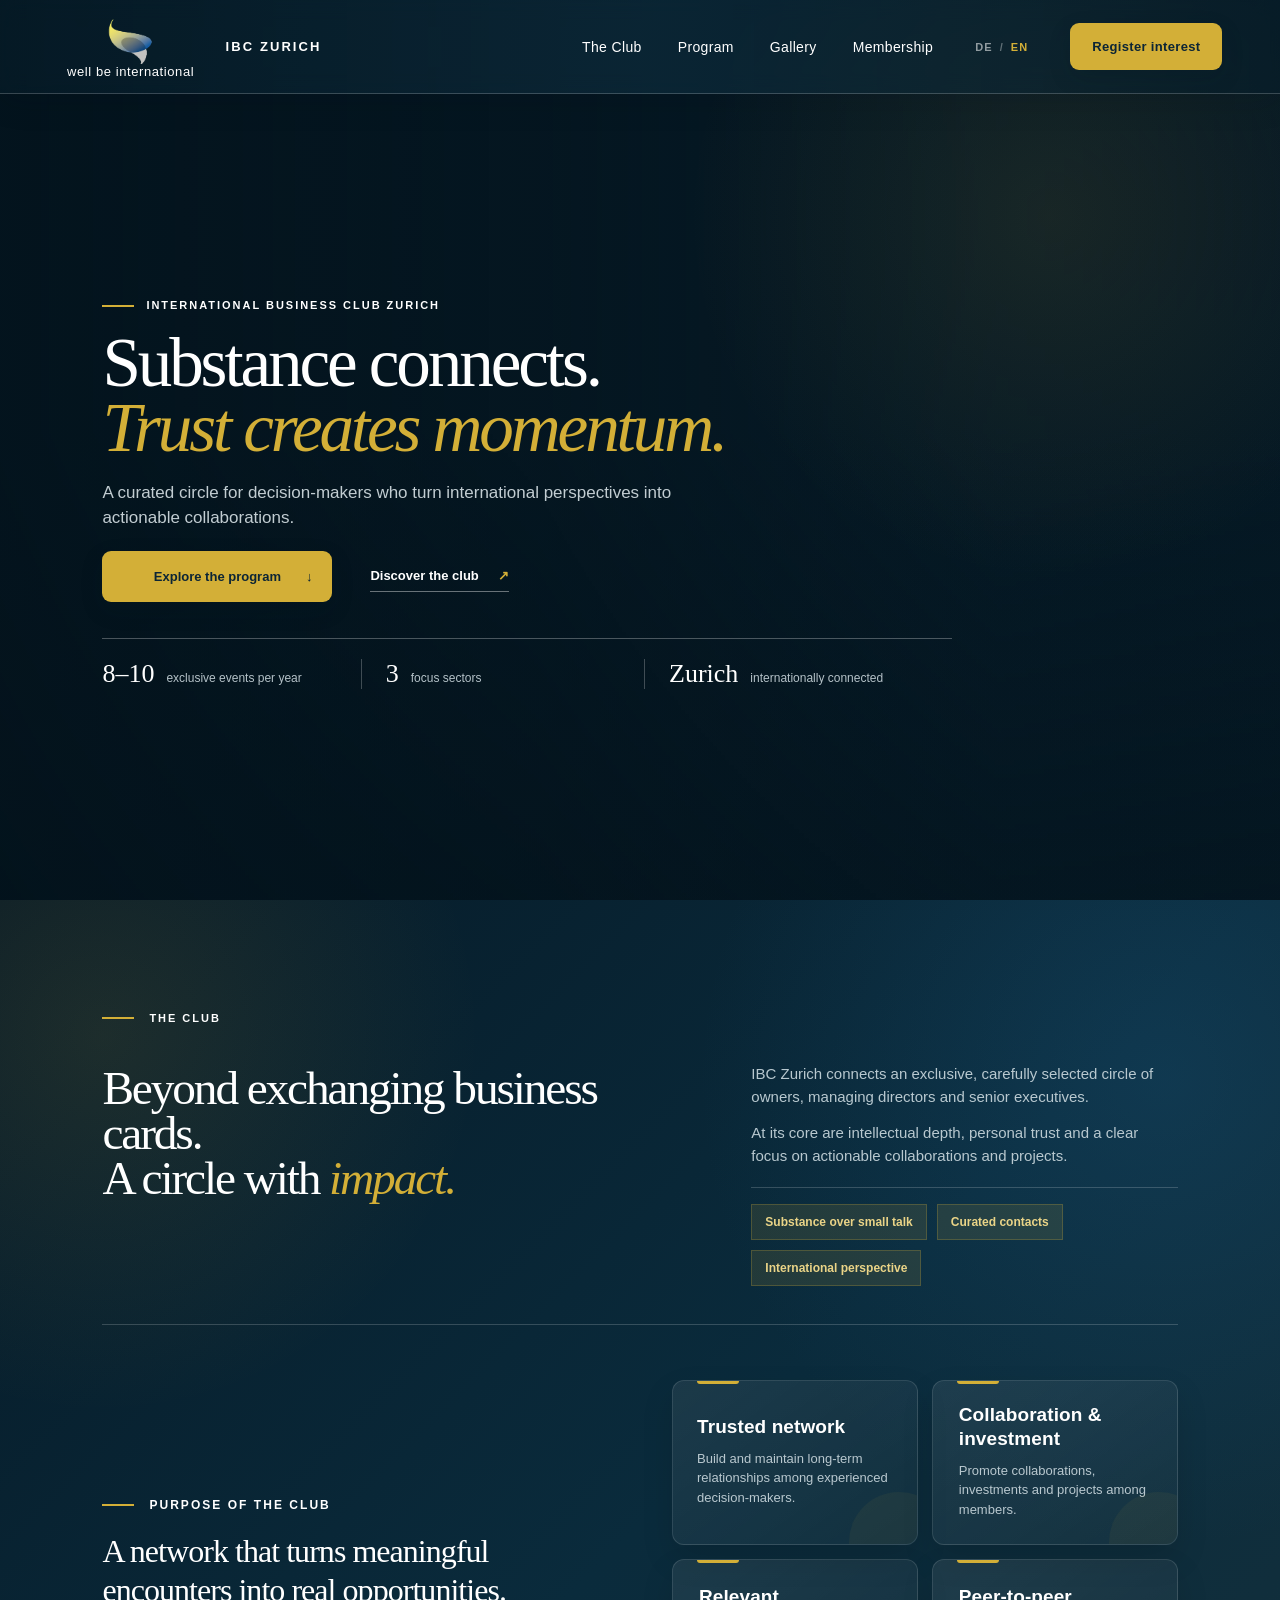
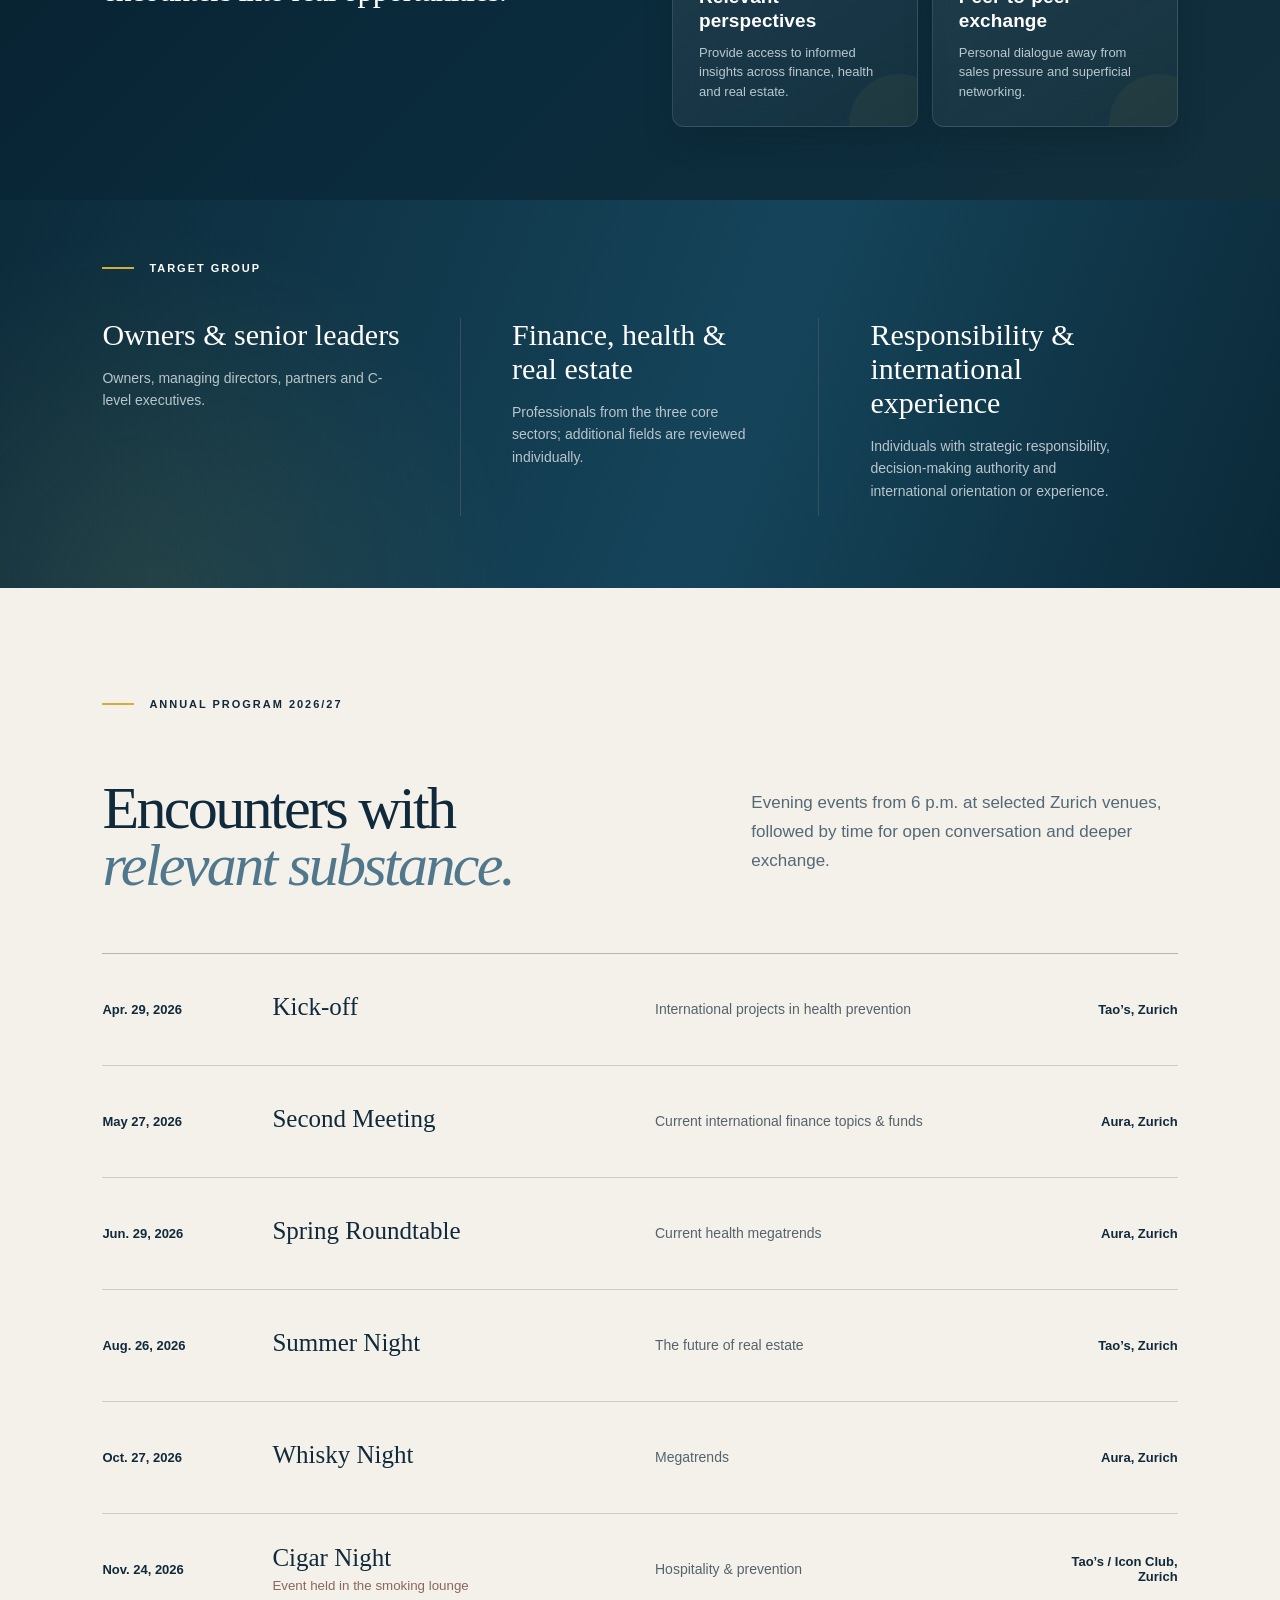
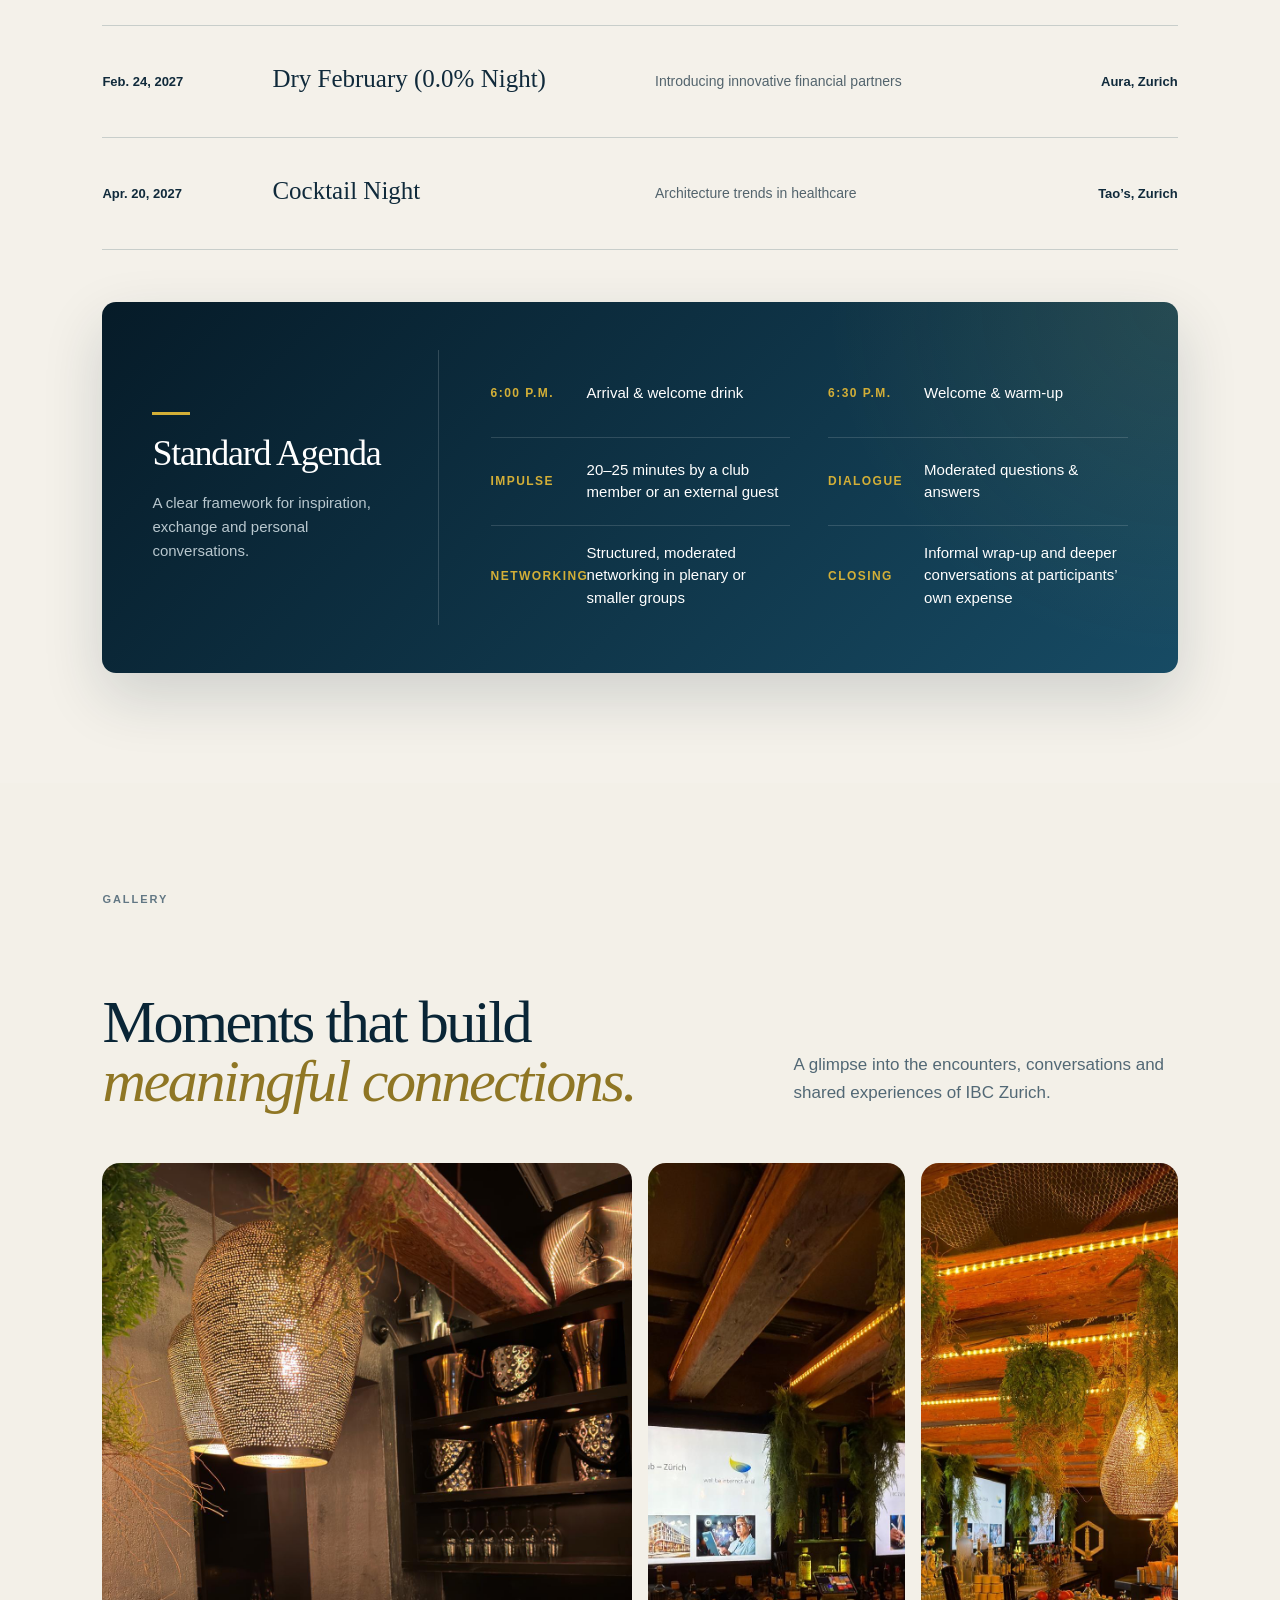
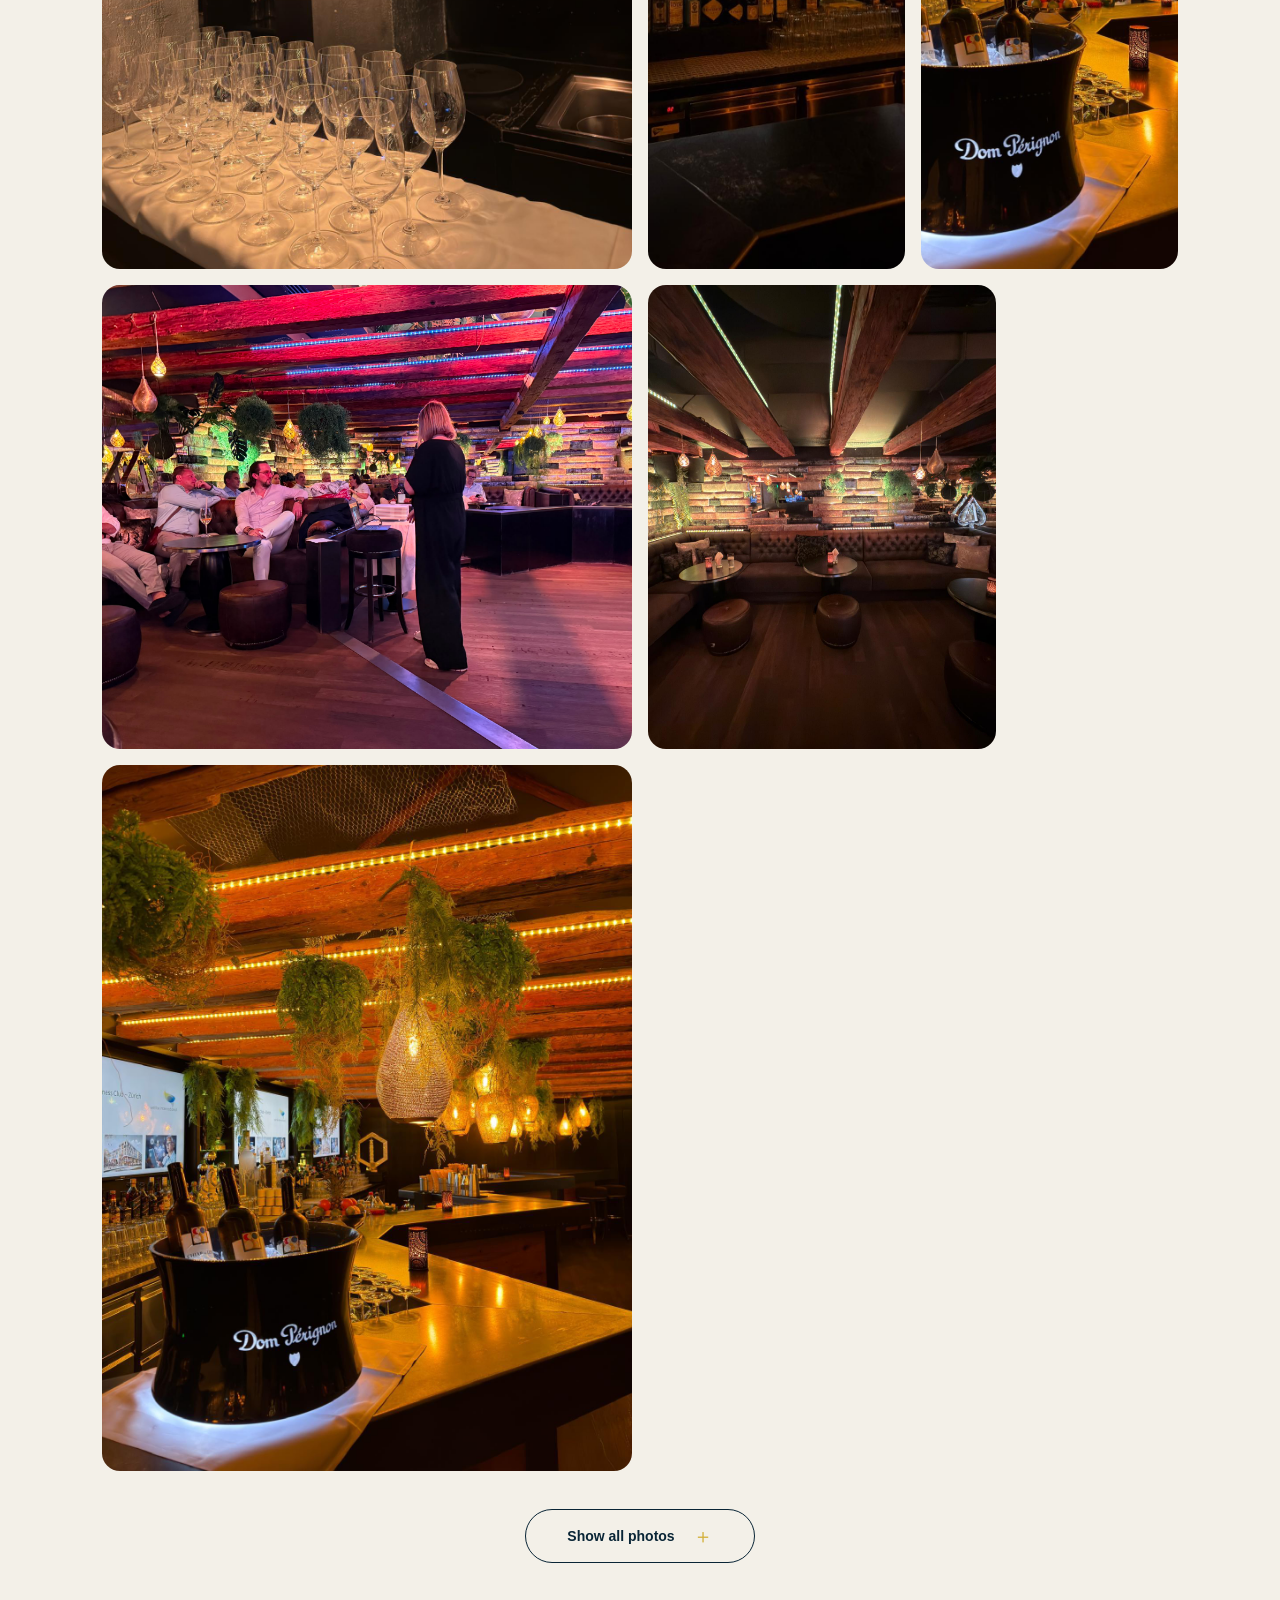
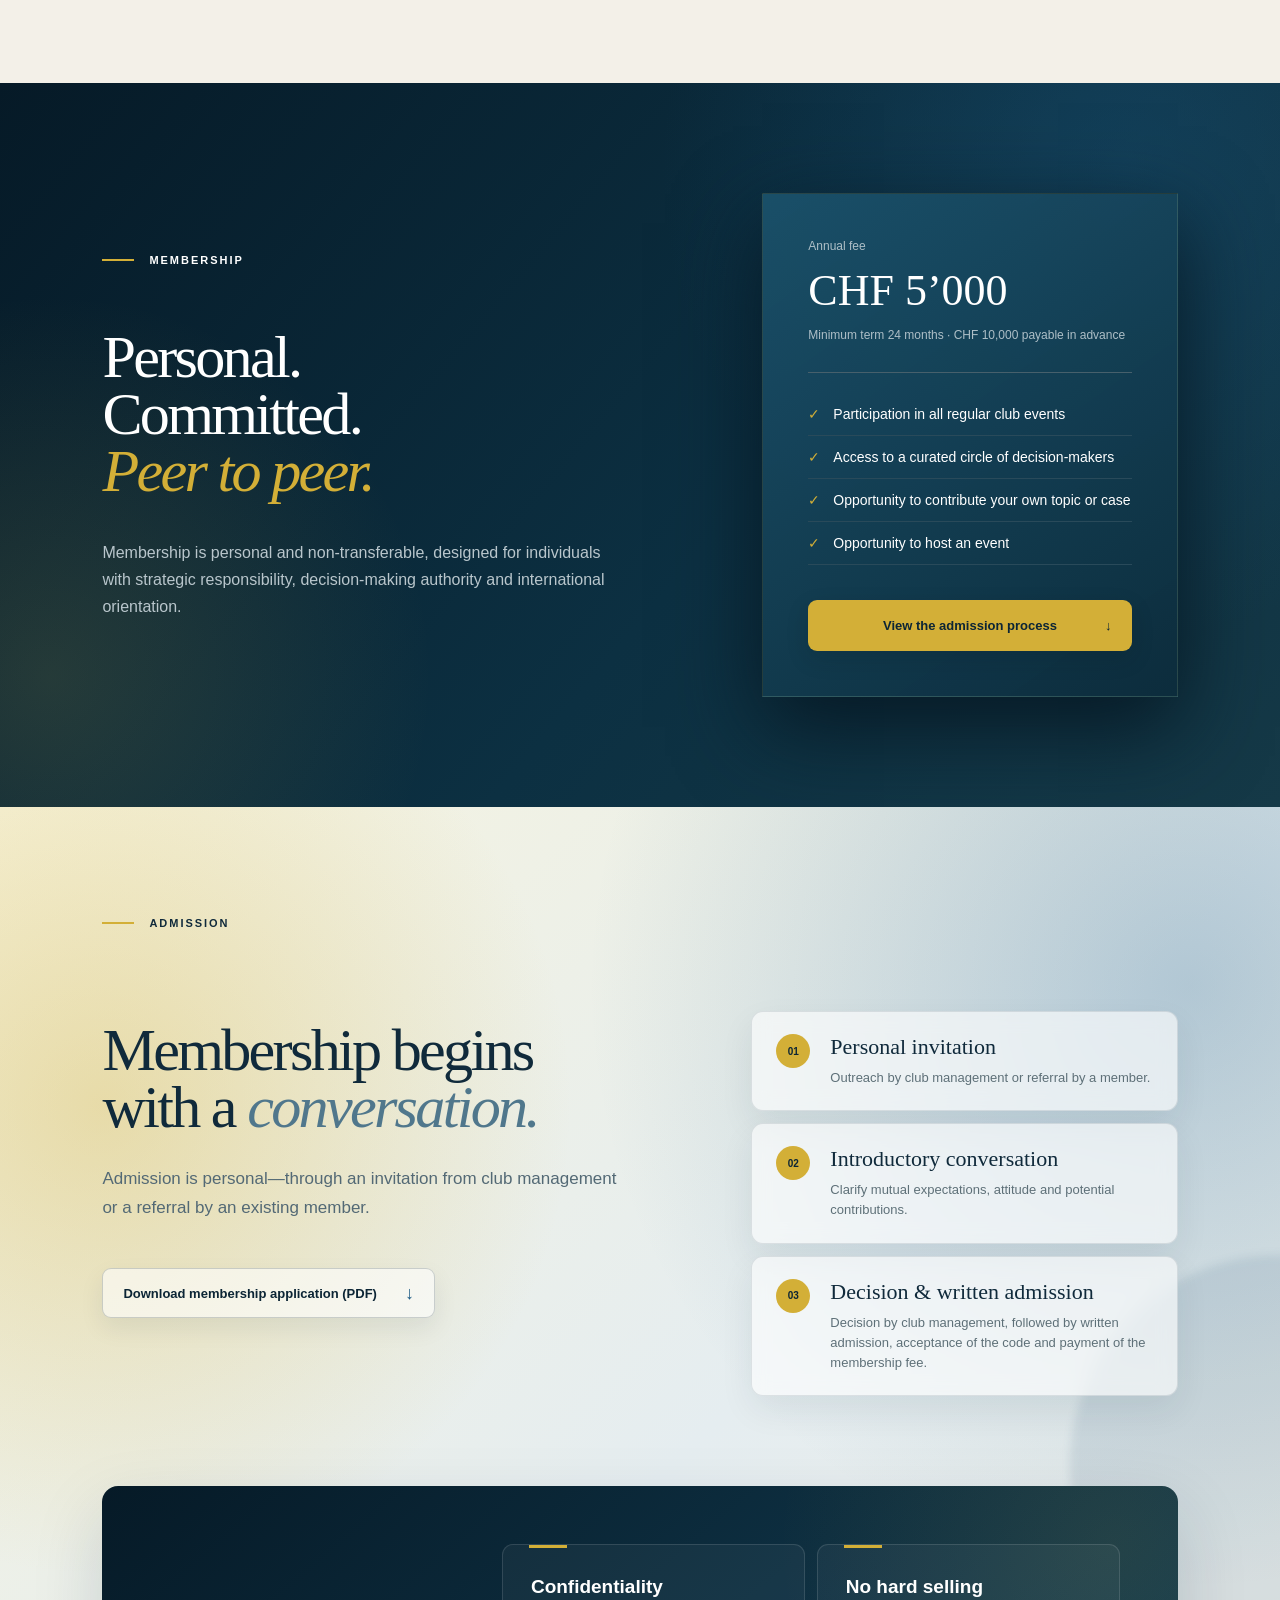
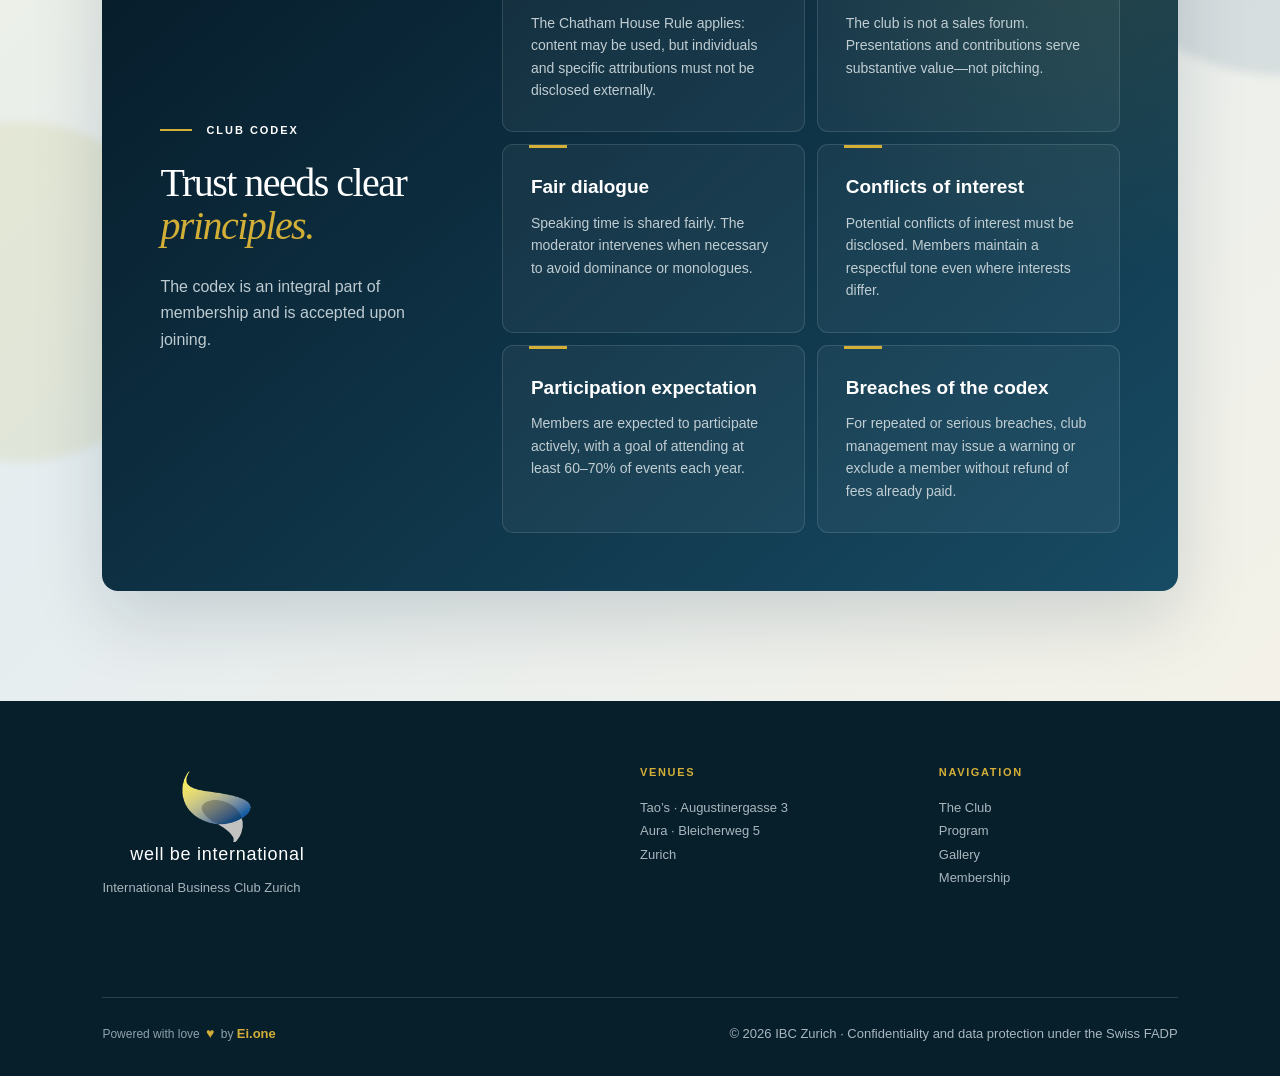
==== commit bc991074: "Add expandable gallery preview" ====
--- a/en.html
+++ b/en.html
@@ -67,16 +67,17 @@
                             <figure class="gallery-item gallery-item-4"><img src="gallery-we4.jpeg" alt="IBC Zurich event impression 4" loading="lazy" decoding="async"></figure>
                             <figure class="gallery-item gallery-item-5"><img src="gallery-we5.jpeg" alt="IBC Zurich event impression 5" loading="lazy" decoding="async"></figure>
                             <figure class="gallery-item gallery-item-6"><img src="gallery-we6.jpeg" alt="IBC Zurich event impression 6" loading="lazy" decoding="async"></figure>
-                            <figure class="gallery-item gallery-item-7"><img src="gallery-we7.jpeg" alt="IBC Zurich event impression 7" loading="lazy" decoding="async"></figure>
-                            <figure class="gallery-item gallery-item-8"><img src="gallery-we8.jpeg" alt="IBC Zurich event impression 8" loading="lazy" decoding="async"></figure>
-                            <figure class="gallery-item gallery-item-9"><img src="gallery-we9.jpeg" alt="IBC Zurich event impression 9" loading="lazy" decoding="async"></figure>
-                            <figure class="gallery-item gallery-item-10"><img src="gallery-we10.jpeg" alt="IBC Zurich event impression 10" loading="lazy" decoding="async"></figure>
-                            <figure class="gallery-item gallery-item-11"><img src="gallery-we11.jpeg" alt="IBC Zurich event impression 11" loading="lazy" decoding="async"></figure>
-                            <figure class="gallery-item gallery-item-12"><img src="gallery-we12.jpeg" alt="IBC Zurich event impression 12" loading="lazy" decoding="async"></figure>
-                            <figure class="gallery-item gallery-item-13"><img src="gallery-we13.jpeg" alt="IBC Zurich event impression 13" loading="lazy" decoding="async"></figure>
-                            <figure class="gallery-item gallery-item-14"><img src="gallery-we14.jpeg" alt="IBC Zurich event impression 14" loading="lazy" decoding="async"></figure>
-                            <figure class="gallery-item gallery-item-15"><img src="gallery-we15.jpeg" alt="IBC Zurich event impression 15" loading="lazy" decoding="async"></figure>
+                            <figure class="gallery-item gallery-item-7 gallery-extra"><img src="gallery-we7.jpeg" alt="IBC Zurich event impression 7" loading="lazy" decoding="async"></figure>
+                            <figure class="gallery-item gallery-item-8 gallery-extra"><img src="gallery-we8.jpeg" alt="IBC Zurich event impression 8" loading="lazy" decoding="async"></figure>
+                            <figure class="gallery-item gallery-item-9 gallery-extra"><img src="gallery-we9.jpeg" alt="IBC Zurich event impression 9" loading="lazy" decoding="async"></figure>
+                            <figure class="gallery-item gallery-item-10 gallery-extra"><img src="gallery-we10.jpeg" alt="IBC Zurich event impression 10" loading="lazy" decoding="async"></figure>
+                            <figure class="gallery-item gallery-item-11 gallery-extra"><img src="gallery-we11.jpeg" alt="IBC Zurich event impression 11" loading="lazy" decoding="async"></figure>
+                            <figure class="gallery-item gallery-item-12 gallery-extra"><img src="gallery-we12.jpeg" alt="IBC Zurich event impression 12" loading="lazy" decoding="async"></figure>
+                            <figure class="gallery-item gallery-item-13 gallery-extra"><img src="gallery-we13.jpeg" alt="IBC Zurich event impression 13" loading="lazy" decoding="async"></figure>
+                            <figure class="gallery-item gallery-item-14 gallery-extra"><img src="gallery-we14.jpeg" alt="IBC Zurich event impression 14" loading="lazy" decoding="async"></figure>
+                            <figure class="gallery-item gallery-item-15 gallery-extra"><img src="gallery-we15.jpeg" alt="IBC Zurich event impression 15" loading="lazy" decoding="async"></figure>
                     </div>
+        <div class="gallery-action"><button class="gallery-toggle" type="button" aria-expanded="false" data-show="Show all photos" data-hide="Show fewer photos">Show all photos<span aria-hidden="true">＋</span></button></div>
     </section>
 
     <section class="membership section" id="mitgliedschaft">
@@ -115,6 +116,17 @@
             sessionStorage.setItem(storageKey, String(window.scrollY));
         });
     });
+
+    const gallery = document.querySelector('.gallery');
+    const galleryToggle = document.querySelector('.gallery-toggle');
+    if (gallery && galleryToggle) {
+        galleryToggle.addEventListener('click', () => {
+            const expanded = gallery.classList.toggle('is-expanded');
+            galleryToggle.setAttribute('aria-expanded', String(expanded));
+            galleryToggle.firstChild.nodeValue = expanded ? galleryToggle.dataset.hide : galleryToggle.dataset.show;
+            galleryToggle.querySelector('span').textContent = expanded ? '−' : '＋';
+        });
+    }
 })();
 </script>
 </body>
--- a/style-d3af37.css
+++ b/style-d3af37.css
@@ -128,13 +128,19 @@
 .gallery-item:nth-child(5n+3) { grid-column:span 3; }
 .gallery-item img { display:block; width:100%; height:100%; min-height:360px; object-fit:cover; transition:transform .6s ease; }
 .gallery-item:hover img { transform:scale(1.025); }
+.gallery-extra { display:none; }
+.gallery.is-expanded .gallery-extra { display:block; }
+.gallery-action { display:flex; justify-content:center; margin-top:38px; }
+.gallery-toggle { min-width:230px; display:inline-flex; align-items:center; justify-content:center; gap:18px; padding:16px 24px; border:1px solid #092536; border-radius:999px; background:transparent; color:#092536; font:700 14px/1 "Segoe UI Variable","Segoe UI",Arial,sans-serif; cursor:pointer; transition:background .25s,color .25s,transform .25s; }
+.gallery-toggle:hover { background:#092536; color:#fff; transform:translateY(-2px); }
+.gallery-toggle span { color:var(--lime); font-size:20px; font-weight:400; }
 .footer-bottom { grid-column:1/-1; display:flex; align-items:center; justify-content:space-between; gap:24px; margin-top:25px; padding-top:24px; border-top:1px solid #29404c; }.creator-credit { margin:0; text-align:left; color:#8fa2ab; font-size:12px; }.creator-credit a { display:inline; color:var(--lime); font-weight:700; }
 .creator-credit .heart { display:inline-block; margin:0 3px; color:var(--lime); font-size:14px; line-height:1; }
 @media (max-width:900px) { nav { display:none; }.nav-cta { display:none; }.hero { padding-top:80px; }.hero-glow { width:80vw;height:80vw;right:-30vw; }.hero-meta { width:100%; }.intro { height:auto;max-height:none;min-height:100vh;overflow:visible;padding-top:110px;padding-bottom:90px; }.intro-grid,.program-head,.admission-grid,.membership,.club-purpose { grid-template-columns:1fr; gap:35px; }.purpose-grid { grid-template-columns:repeat(2,1fr);margin-top:10px; }.purpose-grid article,.purpose-grid article:nth-child(-n+2) { padding:22px 18px;border:1px solid rgba(255,255,255,.13); }.purpose-grid article:first-child { padding-left:18px; }.benefit-band { grid-template-columns:1fr; }.benefit-band article { padding:30px 0;border-right:0;border-bottom:1px solid #36505e; }.event { grid-template-columns:32px 110px 1fr; padding:20px 0; }.event p,.place { grid-column:3; text-align:left; margin:0; }.agenda-grid { grid-template-columns:repeat(2,1fr); }.agenda-grid article:nth-child(3n) { border-right:1px solid #dce2df; }.agenda-grid article:nth-child(2n) { border-right:0; }.agenda-grid article:nth-last-child(-n+3) { border-bottom:1px solid #dce2df; }.agenda-grid article:nth-last-child(-n+2) { border-bottom:0; }.membership-card { padding:30px; } }
 @media (max-width:900px) { .gallery-head { grid-template-columns:1fr;gap:24px; }.gallery-item,.gallery-item:nth-child(n) { grid-column:span 6;min-height:330px; }.gallery-item img { min-height:330px; } }
 @media (prefers-reduced-motion:reduce) { html { scroll-behavior:auto; }.hero-frame,.hero-frame img { animation:none; }.hero-frame:first-child { opacity:1; } }
 @media (max-width:600px) { .nav-shell { height:76px;padding:0 20px; }.logo-lockup { width:118px;height:68px; }.logo-symbol { width:60px;height:41px;background-size:99px auto; }.logo-text { font-size:11px; }.brand>span:last-child { display:none; }.hero,.section { padding-left:24px;padding-right:24px; }.hero { min-height:100vh;padding-top:118px; }.hero-copy { display:none; }.hero-actions { align-items:flex-start;flex-direction:column;gap:20px; }.hero-meta { grid-template-columns:1fr;gap:15px;margin-top:55px; }.hero-meta div { border:0; }.club-purpose { margin-top:65px;padding-top:38px; }.purpose-grid { grid-template-columns:1fr; }.purpose-grid article,.purpose-grid article:nth-child(-n+2) { min-height:0;padding:22px 0;border-top:1px solid rgba(255,255,255,.16); }.purpose-grid article:first-child { border-top:0; }.event { grid-template-columns:28px 1fr; }.event time { grid-column:2; }.event div,.event p,.place { grid-column:2; }.standard-agenda { padding:28px 22px; }.agenda-head { align-items:flex-start;flex-direction:column;gap:12px; }.agenda-head p { text-align:left; }.agenda-grid { grid-template-columns:1fr; }.agenda-grid article,.agenda-grid article:nth-child(2n),.agenda-grid article:nth-child(3n),.agenda-grid article:nth-last-child(-n+2),.agenda-grid article:nth-last-child(-n+3) { border-right:0;border-bottom:1px solid #dce2df; }.agenda-grid article:last-child { border-bottom:0; }.code-note { flex-direction:column;align-items:flex-start;gap:5px; }.membership { padding-top:90px;padding-bottom:90px; }footer { grid-template-columns:1fr; }.legal { grid-column:1; } }
-@media (max-width:600px) { .gallery { padding-top:72px;padding-bottom:72px; }.gallery-head { margin-bottom:32px; }.gallery-head h2 { font-size:42px; }.gallery-grid { gap:12px; }.gallery-item,.gallery-item:nth-child(n) { grid-column:1/-1;min-height:0;aspect-ratio:4/5; }.gallery-item:nth-child(4),.gallery-item:nth-child(9),.gallery-item:nth-child(10),.gallery-item:nth-child(14),.gallery-item:nth-child(15) { aspect-ratio:4/3; }.gallery-item img { min-height:0; } }
+@media (max-width:600px) { .gallery { padding-top:72px;padding-bottom:72px; }.gallery-head { margin-bottom:32px; }.gallery-head h2 { font-size:42px; }.gallery-grid { gap:12px; }.gallery-item,.gallery-item:nth-child(n) { grid-column:1/-1;min-height:0;aspect-ratio:4/5; }.gallery-item:nth-child(4),.gallery-item:nth-child(9),.gallery-item:nth-child(10),.gallery-item:nth-child(14),.gallery-item:nth-child(15) { aspect-ratio:4/3; }.gallery-item img { min-height:0; }.gallery-action { margin-top:28px; }.gallery-toggle { width:100%; } }
 @media (max-width:900px) { .standard-agenda { grid-template-columns:1fr;gap:30px;padding:38px; }.agenda-head { padding:0 0 28px;border-right:0;border-bottom:1px solid rgba(255,255,255,.16); }.agenda-grid { grid-template-columns:repeat(2,1fr); }.agenda-grid article,.agenda-grid article:nth-child(2n),.agenda-grid article:nth-child(3n),.agenda-grid article:nth-last-child(-n+3) { border-right:0;border-bottom:1px solid rgba(255,255,255,.14); }.agenda-grid article:nth-last-child(-n+2) { border-bottom:0; } }
 @media (max-width:600px) { .standard-agenda { padding:32px 24px; }.agenda-grid { grid-template-columns:1fr; }.agenda-grid article,.agenda-grid article:nth-child(2n),.agenda-grid article:nth-child(3n),.agenda-grid article:nth-last-child(-n+2),.agenda-grid article:nth-last-child(-n+3) { grid-template-columns:72px 1fr;column-gap:24px;border-bottom:1px solid rgba(255,255,255,.14); }.agenda-grid article:last-child { border-bottom:0; } }
 @media (max-width:900px) { .event { grid-template-columns:110px 1fr; }.event p,.place { grid-column:2; } }
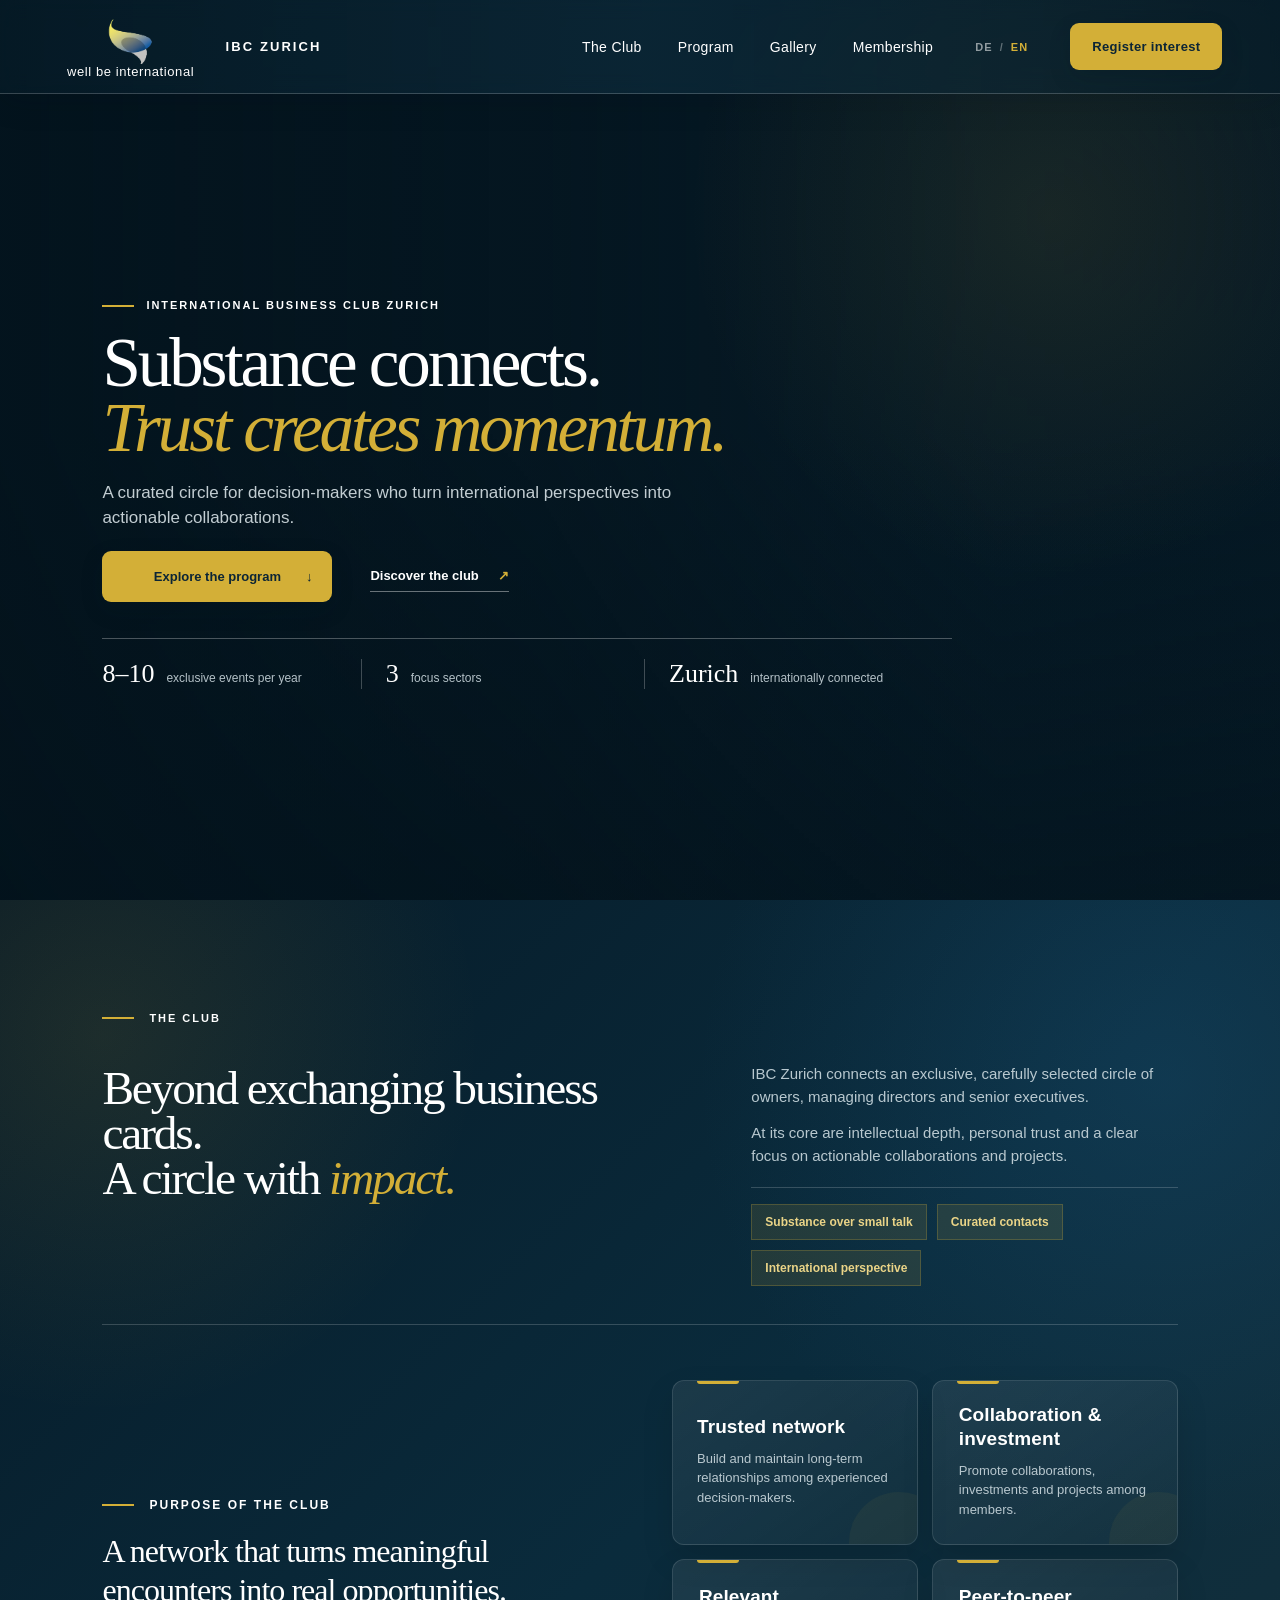
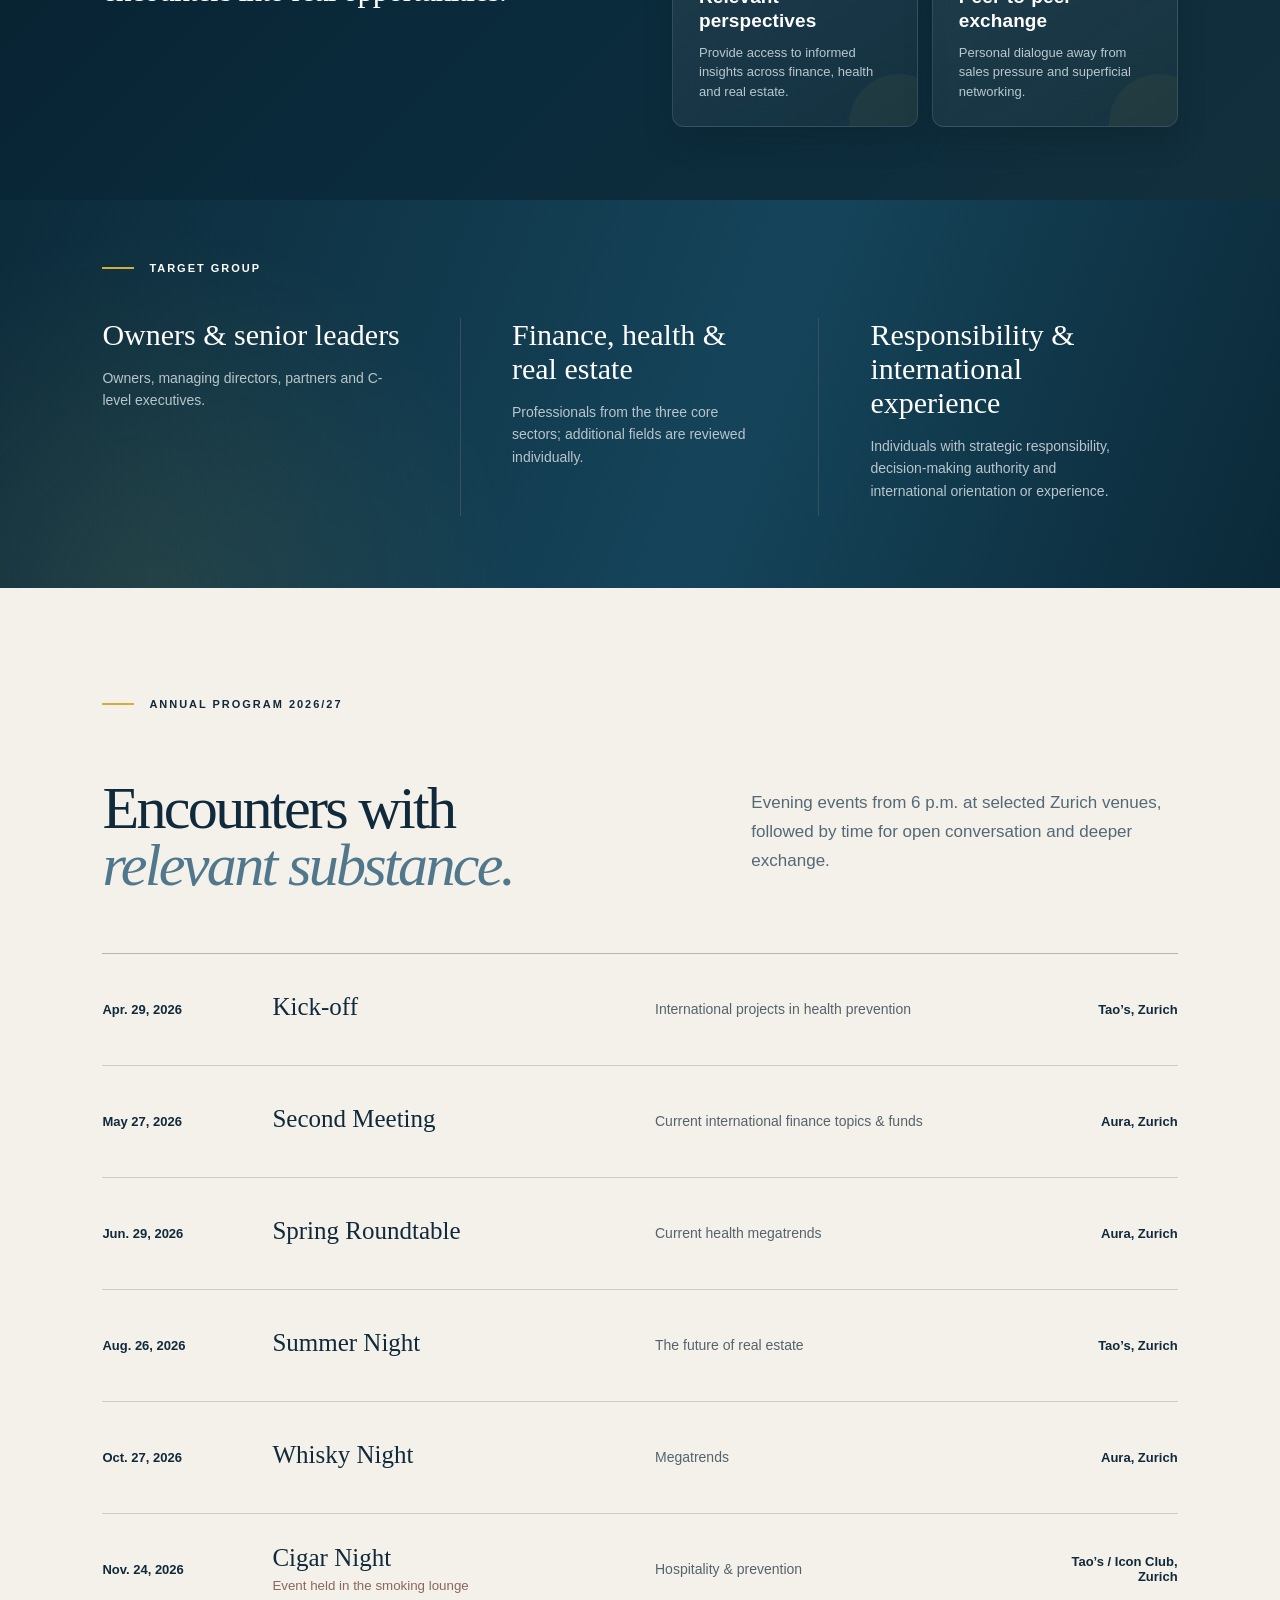
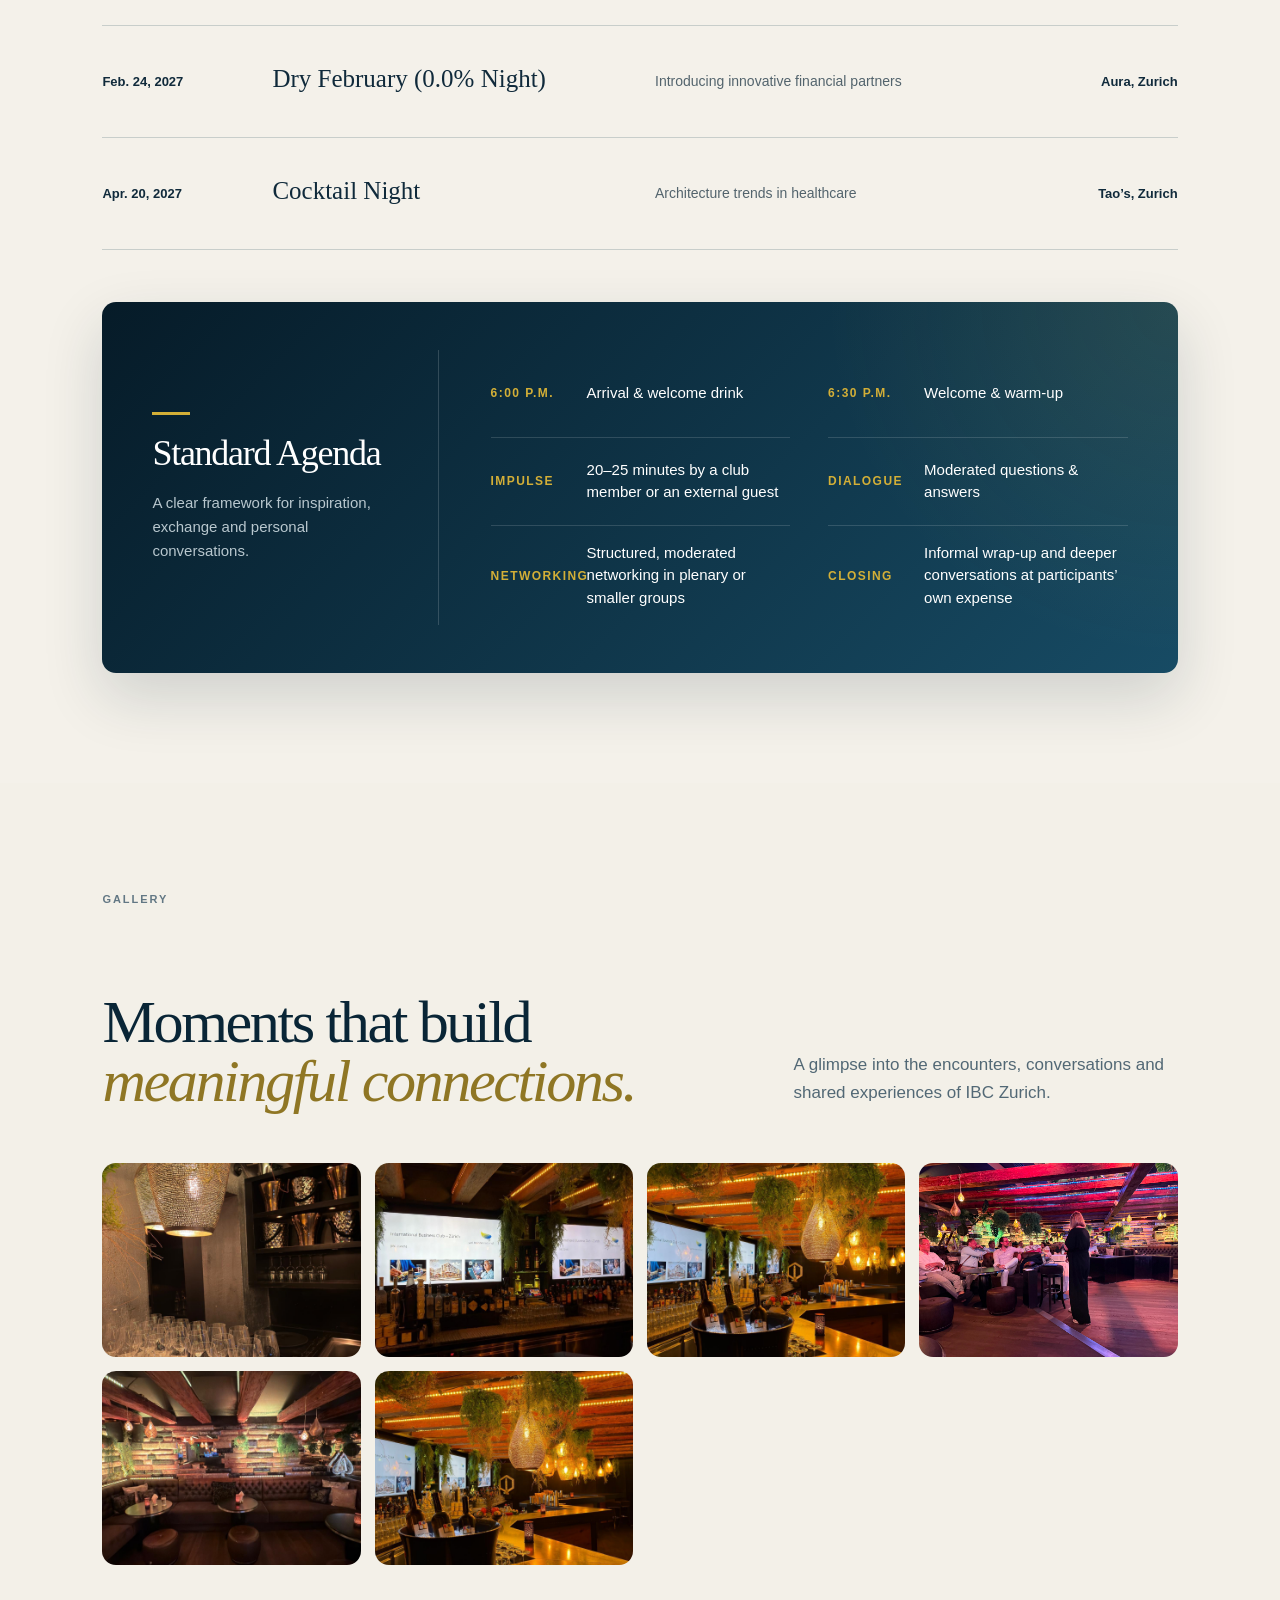
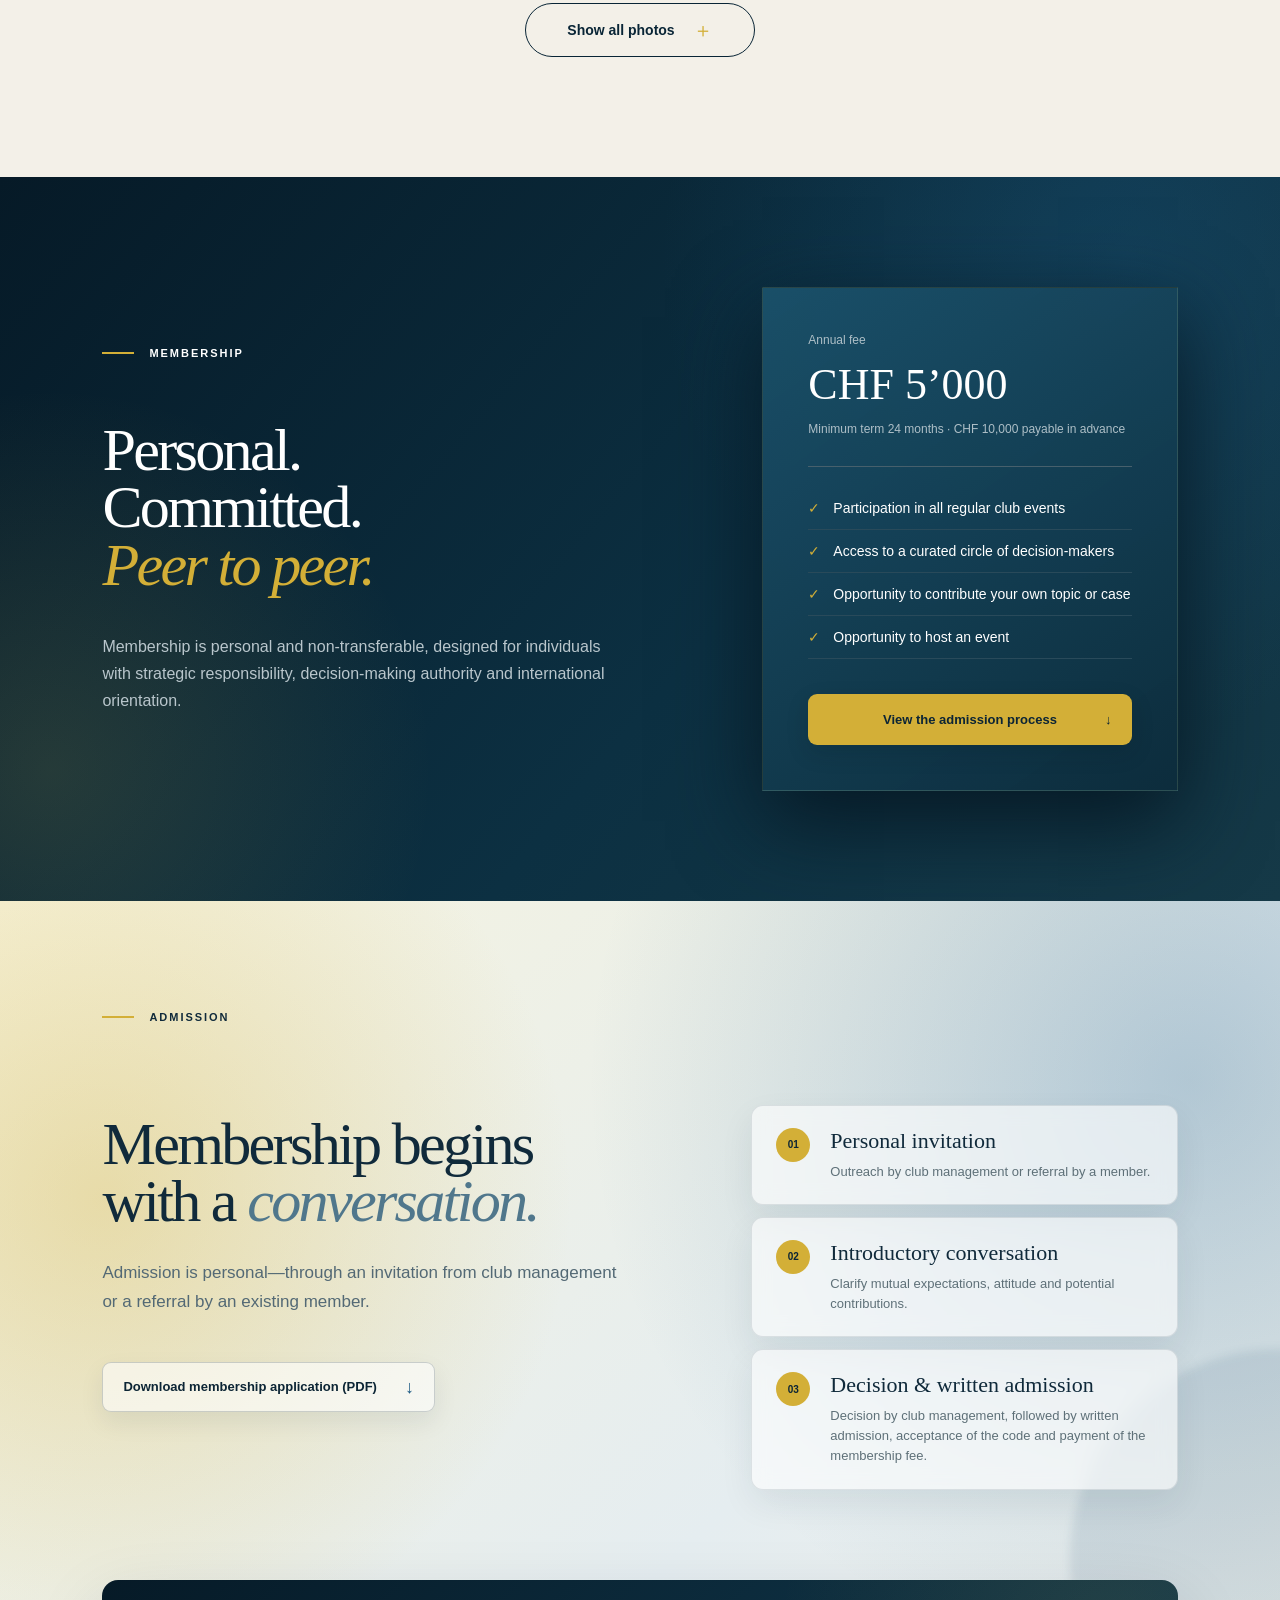
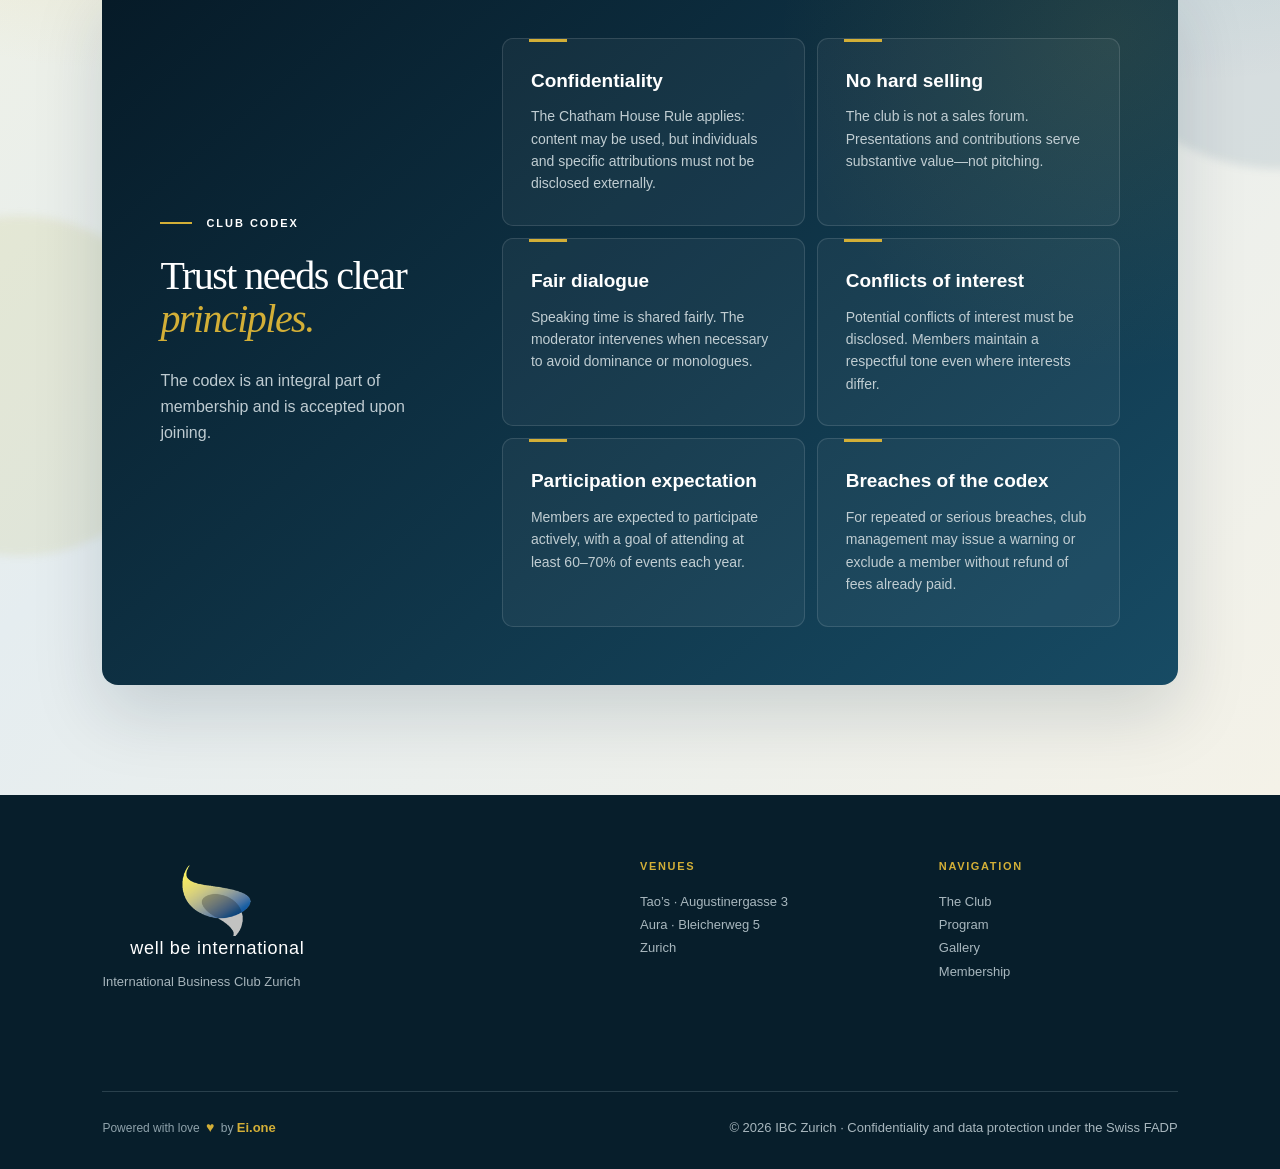
==== commit 7fa26e00: "Add compact gallery lightbox" ====
--- a/en.html
+++ b/en.html
@@ -61,24 +61,30 @@
             <p>A glimpse into the encounters, conversations and shared experiences of IBC Zurich.</p>
         </div>
         <div class="gallery-grid">
-                            <figure class="gallery-item gallery-item-1"><img src="gallery-we1.jpeg" alt="IBC Zurich event impression 1" loading="lazy" decoding="async"></figure>
-                            <figure class="gallery-item gallery-item-2"><img src="gallery-we2.jpeg" alt="IBC Zurich event impression 2" loading="lazy" decoding="async"></figure>
-                            <figure class="gallery-item gallery-item-3"><img src="gallery-we3.jpeg" alt="IBC Zurich event impression 3" loading="lazy" decoding="async"></figure>
-                            <figure class="gallery-item gallery-item-4"><img src="gallery-we4.jpeg" alt="IBC Zurich event impression 4" loading="lazy" decoding="async"></figure>
-                            <figure class="gallery-item gallery-item-5"><img src="gallery-we5.jpeg" alt="IBC Zurich event impression 5" loading="lazy" decoding="async"></figure>
-                            <figure class="gallery-item gallery-item-6"><img src="gallery-we6.jpeg" alt="IBC Zurich event impression 6" loading="lazy" decoding="async"></figure>
-                            <figure class="gallery-item gallery-item-7 gallery-extra"><img src="gallery-we7.jpeg" alt="IBC Zurich event impression 7" loading="lazy" decoding="async"></figure>
-                            <figure class="gallery-item gallery-item-8 gallery-extra"><img src="gallery-we8.jpeg" alt="IBC Zurich event impression 8" loading="lazy" decoding="async"></figure>
-                            <figure class="gallery-item gallery-item-9 gallery-extra"><img src="gallery-we9.jpeg" alt="IBC Zurich event impression 9" loading="lazy" decoding="async"></figure>
-                            <figure class="gallery-item gallery-item-10 gallery-extra"><img src="gallery-we10.jpeg" alt="IBC Zurich event impression 10" loading="lazy" decoding="async"></figure>
-                            <figure class="gallery-item gallery-item-11 gallery-extra"><img src="gallery-we11.jpeg" alt="IBC Zurich event impression 11" loading="lazy" decoding="async"></figure>
-                            <figure class="gallery-item gallery-item-12 gallery-extra"><img src="gallery-we12.jpeg" alt="IBC Zurich event impression 12" loading="lazy" decoding="async"></figure>
-                            <figure class="gallery-item gallery-item-13 gallery-extra"><img src="gallery-we13.jpeg" alt="IBC Zurich event impression 13" loading="lazy" decoding="async"></figure>
-                            <figure class="gallery-item gallery-item-14 gallery-extra"><img src="gallery-we14.jpeg" alt="IBC Zurich event impression 14" loading="lazy" decoding="async"></figure>
-                            <figure class="gallery-item gallery-item-15 gallery-extra"><img src="gallery-we15.jpeg" alt="IBC Zurich event impression 15" loading="lazy" decoding="async"></figure>
+                            <figure class="gallery-item gallery-item-1" tabindex="0" role="button"><img src="gallery-we1.jpeg" alt="IBC Zurich event impression 1" loading="lazy" decoding="async"></figure>
+                            <figure class="gallery-item gallery-item-2" tabindex="0" role="button"><img src="gallery-we2.jpeg" alt="IBC Zurich event impression 2" loading="lazy" decoding="async"></figure>
+                            <figure class="gallery-item gallery-item-3" tabindex="0" role="button"><img src="gallery-we3.jpeg" alt="IBC Zurich event impression 3" loading="lazy" decoding="async"></figure>
+                            <figure class="gallery-item gallery-item-4" tabindex="0" role="button"><img src="gallery-we4.jpeg" alt="IBC Zurich event impression 4" loading="lazy" decoding="async"></figure>
+                            <figure class="gallery-item gallery-item-5" tabindex="0" role="button"><img src="gallery-we5.jpeg" alt="IBC Zurich event impression 5" loading="lazy" decoding="async"></figure>
+                            <figure class="gallery-item gallery-item-6" tabindex="0" role="button"><img src="gallery-we6.jpeg" alt="IBC Zurich event impression 6" loading="lazy" decoding="async"></figure>
+                            <figure class="gallery-item gallery-item-7 gallery-extra" tabindex="0" role="button"><img src="gallery-we7.jpeg" alt="IBC Zurich event impression 7" loading="lazy" decoding="async"></figure>
+                            <figure class="gallery-item gallery-item-8 gallery-extra" tabindex="0" role="button"><img src="gallery-we8.jpeg" alt="IBC Zurich event impression 8" loading="lazy" decoding="async"></figure>
+                            <figure class="gallery-item gallery-item-9 gallery-extra" tabindex="0" role="button"><img src="gallery-we9.jpeg" alt="IBC Zurich event impression 9" loading="lazy" decoding="async"></figure>
+                            <figure class="gallery-item gallery-item-10 gallery-extra" tabindex="0" role="button"><img src="gallery-we10.jpeg" alt="IBC Zurich event impression 10" loading="lazy" decoding="async"></figure>
+                            <figure class="gallery-item gallery-item-11 gallery-extra" tabindex="0" role="button"><img src="gallery-we11.jpeg" alt="IBC Zurich event impression 11" loading="lazy" decoding="async"></figure>
+                            <figure class="gallery-item gallery-item-12 gallery-extra" tabindex="0" role="button"><img src="gallery-we12.jpeg" alt="IBC Zurich event impression 12" loading="lazy" decoding="async"></figure>
+                            <figure class="gallery-item gallery-item-13 gallery-extra" tabindex="0" role="button"><img src="gallery-we13.jpeg" alt="IBC Zurich event impression 13" loading="lazy" decoding="async"></figure>
+                            <figure class="gallery-item gallery-item-14 gallery-extra" tabindex="0" role="button"><img src="gallery-we14.jpeg" alt="IBC Zurich event impression 14" loading="lazy" decoding="async"></figure>
+                            <figure class="gallery-item gallery-item-15 gallery-extra" tabindex="0" role="button"><img src="gallery-we15.jpeg" alt="IBC Zurich event impression 15" loading="lazy" decoding="async"></figure>
                     </div>
         <div class="gallery-action"><button class="gallery-toggle" type="button" aria-expanded="false" data-show="Show all photos" data-hide="Show fewer photos">Show all photos<span aria-hidden="true">＋</span></button></div>
     </section>
+    <div class="gallery-lightbox" role="dialog" aria-modal="true" aria-label="Enlarged gallery photo" hidden>
+        <button class="lightbox-close" type="button" aria-label="Close">×</button>
+        <button class="lightbox-nav lightbox-prev" type="button" aria-label="Previous photo">‹</button>
+        <img src="" alt="">
+        <button class="lightbox-nav lightbox-next" type="button" aria-label="Next photo">›</button>
+    </div>
 
     <section class="membership section" id="mitgliedschaft">
         <div class="membership-copy"><div class="section-label light">Membership</div><h2>Personal.<br>Committed.<br><em>Peer to peer.</em></h2><p>Membership is personal and non-transferable, designed for individuals with strategic responsibility, decision-making authority and international orientation.</p></div>
@@ -127,6 +133,44 @@
             galleryToggle.querySelector('span').textContent = expanded ? '−' : '＋';
         });
     }
+
+    const lightbox = document.querySelector('.gallery-lightbox');
+    const lightboxImage = lightbox?.querySelector('img');
+    const galleryItems = [...document.querySelectorAll('.gallery-item')];
+    let activePhoto = 0;
+    const showPhoto = (index) => {
+        activePhoto = (index + galleryItems.length) % galleryItems.length;
+        const source = galleryItems[activePhoto].querySelector('img');
+        lightboxImage.src = source.src;
+        lightboxImage.alt = source.alt;
+    };
+    const openPhoto = (index) => {
+        showPhoto(index);
+        lightbox.hidden = false;
+        document.body.classList.add('lightbox-open');
+        lightbox.querySelector('.lightbox-close').focus();
+    };
+    const closePhoto = () => {
+        lightbox.hidden = true;
+        document.body.classList.remove('lightbox-open');
+        galleryItems[activePhoto].focus();
+    };
+    galleryItems.forEach((item, index) => {
+        item.addEventListener('click', () => openPhoto(index));
+        item.addEventListener('keydown', (event) => {
+            if (event.key === 'Enter' || event.key === ' ') { event.preventDefault(); openPhoto(index); }
+        });
+    });
+    lightbox?.querySelector('.lightbox-close').addEventListener('click', closePhoto);
+    lightbox?.querySelector('.lightbox-prev').addEventListener('click', () => showPhoto(activePhoto - 1));
+    lightbox?.querySelector('.lightbox-next').addEventListener('click', () => showPhoto(activePhoto + 1));
+    lightbox?.addEventListener('click', (event) => { if (event.target === lightbox) closePhoto(); });
+    document.addEventListener('keydown', (event) => {
+        if (!lightbox || lightbox.hidden) return;
+        if (event.key === 'Escape') closePhoto();
+        if (event.key === 'ArrowLeft') showPhoto(activePhoto - 1);
+        if (event.key === 'ArrowRight') showPhoto(activePhoto + 1);
+    });
 })();
 </script>
 </body>
--- a/style-d3af37.css
+++ b/style-d3af37.css
@@ -121,26 +121,33 @@
 .gallery-head h2 { margin:26px 0 0; font:400 clamp(42px,5vw,76px)/.98 Georgia,serif; letter-spacing:-.04em; }
 .gallery-head h2 em { color:#8f7624; }
 .gallery-head p { max-width:520px; margin:0 0 4px; color:#526875; font-size:17px; line-height:1.65; }
-.gallery-grid { display:grid; grid-template-columns:repeat(12,minmax(0,1fr)); grid-auto-flow:dense; gap:16px; }
-.gallery-item { grid-column:span 4; margin:0; min-height:360px; overflow:hidden; border-radius:18px; background:#d8d9d2; }
-.gallery-item:nth-child(5n+1),.gallery-item:nth-child(5n+4) { grid-column:span 6; }
-.gallery-item:nth-child(5n+2) { grid-column:span 3; }
-.gallery-item:nth-child(5n+3) { grid-column:span 3; }
-.gallery-item img { display:block; width:100%; height:100%; min-height:360px; object-fit:cover; transition:transform .6s ease; }
-.gallery-item:hover img { transform:scale(1.025); }
+.gallery-grid { display:grid; grid-template-columns:repeat(4,minmax(0,1fr)); gap:14px; }
+.gallery-item { margin:0; aspect-ratio:4/3; overflow:hidden; border-radius:14px; background:#d8d9d2; cursor:zoom-in; outline:0; }
+.gallery-item img { display:block; width:100%; height:100%; object-fit:cover; transition:transform .6s ease,filter .3s ease; }
+.gallery-item:hover img,.gallery-item:focus-visible img { transform:scale(1.04); filter:brightness(.86); }
+.gallery-item:focus-visible { box-shadow:0 0 0 3px var(--lime); }
 .gallery-extra { display:none; }
 .gallery.is-expanded .gallery-extra { display:block; }
 .gallery-action { display:flex; justify-content:center; margin-top:38px; }
 .gallery-toggle { min-width:230px; display:inline-flex; align-items:center; justify-content:center; gap:18px; padding:16px 24px; border:1px solid #092536; border-radius:999px; background:transparent; color:#092536; font:700 14px/1 "Segoe UI Variable","Segoe UI",Arial,sans-serif; cursor:pointer; transition:background .25s,color .25s,transform .25s; }
 .gallery-toggle:hover { background:#092536; color:#fff; transform:translateY(-2px); }
 .gallery-toggle span { color:var(--lime); font-size:20px; font-weight:400; }
+.gallery-lightbox[hidden] { display:none; }
+.gallery-lightbox { position:fixed; inset:0; z-index:1000; display:grid; grid-template-columns:72px minmax(0,1fr) 72px; align-items:center; gap:20px; padding:40px; background:rgba(3,18,27,.94); backdrop-filter:blur(10px); }
+.gallery-lightbox img { display:block; justify-self:center; max-width:min(1120px,100%); max-height:88vh; width:auto; height:auto; object-fit:contain; border-radius:10px; box-shadow:0 25px 80px rgba(0,0,0,.5); }
+.lightbox-close,.lightbox-nav { border:0; color:#fff; background:rgba(255,255,255,.1); cursor:pointer; transition:background .2s,transform .2s; }
+.lightbox-close:hover,.lightbox-nav:hover { background:var(--lime); color:#092536; transform:scale(1.05); }
+.lightbox-close { position:absolute; top:24px; right:28px; width:48px; height:48px; border-radius:50%; font-size:32px; line-height:1; }
+.lightbox-nav { width:58px; height:58px; border-radius:50%; font:400 42px/1 Georgia,serif; }
+.lightbox-next { justify-self:end; }
+body.lightbox-open { overflow:hidden; }
 .footer-bottom { grid-column:1/-1; display:flex; align-items:center; justify-content:space-between; gap:24px; margin-top:25px; padding-top:24px; border-top:1px solid #29404c; }.creator-credit { margin:0; text-align:left; color:#8fa2ab; font-size:12px; }.creator-credit a { display:inline; color:var(--lime); font-weight:700; }
 .creator-credit .heart { display:inline-block; margin:0 3px; color:var(--lime); font-size:14px; line-height:1; }
 @media (max-width:900px) { nav { display:none; }.nav-cta { display:none; }.hero { padding-top:80px; }.hero-glow { width:80vw;height:80vw;right:-30vw; }.hero-meta { width:100%; }.intro { height:auto;max-height:none;min-height:100vh;overflow:visible;padding-top:110px;padding-bottom:90px; }.intro-grid,.program-head,.admission-grid,.membership,.club-purpose { grid-template-columns:1fr; gap:35px; }.purpose-grid { grid-template-columns:repeat(2,1fr);margin-top:10px; }.purpose-grid article,.purpose-grid article:nth-child(-n+2) { padding:22px 18px;border:1px solid rgba(255,255,255,.13); }.purpose-grid article:first-child { padding-left:18px; }.benefit-band { grid-template-columns:1fr; }.benefit-band article { padding:30px 0;border-right:0;border-bottom:1px solid #36505e; }.event { grid-template-columns:32px 110px 1fr; padding:20px 0; }.event p,.place { grid-column:3; text-align:left; margin:0; }.agenda-grid { grid-template-columns:repeat(2,1fr); }.agenda-grid article:nth-child(3n) { border-right:1px solid #dce2df; }.agenda-grid article:nth-child(2n) { border-right:0; }.agenda-grid article:nth-last-child(-n+3) { border-bottom:1px solid #dce2df; }.agenda-grid article:nth-last-child(-n+2) { border-bottom:0; }.membership-card { padding:30px; } }
-@media (max-width:900px) { .gallery-head { grid-template-columns:1fr;gap:24px; }.gallery-item,.gallery-item:nth-child(n) { grid-column:span 6;min-height:330px; }.gallery-item img { min-height:330px; } }
+@media (max-width:900px) { .gallery-head { grid-template-columns:1fr;gap:24px; }.gallery-grid { grid-template-columns:repeat(3,minmax(0,1fr)); } }
 @media (prefers-reduced-motion:reduce) { html { scroll-behavior:auto; }.hero-frame,.hero-frame img { animation:none; }.hero-frame:first-child { opacity:1; } }
 @media (max-width:600px) { .nav-shell { height:76px;padding:0 20px; }.logo-lockup { width:118px;height:68px; }.logo-symbol { width:60px;height:41px;background-size:99px auto; }.logo-text { font-size:11px; }.brand>span:last-child { display:none; }.hero,.section { padding-left:24px;padding-right:24px; }.hero { min-height:100vh;padding-top:118px; }.hero-copy { display:none; }.hero-actions { align-items:flex-start;flex-direction:column;gap:20px; }.hero-meta { grid-template-columns:1fr;gap:15px;margin-top:55px; }.hero-meta div { border:0; }.club-purpose { margin-top:65px;padding-top:38px; }.purpose-grid { grid-template-columns:1fr; }.purpose-grid article,.purpose-grid article:nth-child(-n+2) { min-height:0;padding:22px 0;border-top:1px solid rgba(255,255,255,.16); }.purpose-grid article:first-child { border-top:0; }.event { grid-template-columns:28px 1fr; }.event time { grid-column:2; }.event div,.event p,.place { grid-column:2; }.standard-agenda { padding:28px 22px; }.agenda-head { align-items:flex-start;flex-direction:column;gap:12px; }.agenda-head p { text-align:left; }.agenda-grid { grid-template-columns:1fr; }.agenda-grid article,.agenda-grid article:nth-child(2n),.agenda-grid article:nth-child(3n),.agenda-grid article:nth-last-child(-n+2),.agenda-grid article:nth-last-child(-n+3) { border-right:0;border-bottom:1px solid #dce2df; }.agenda-grid article:last-child { border-bottom:0; }.code-note { flex-direction:column;align-items:flex-start;gap:5px; }.membership { padding-top:90px;padding-bottom:90px; }footer { grid-template-columns:1fr; }.legal { grid-column:1; } }
-@media (max-width:600px) { .gallery { padding-top:72px;padding-bottom:72px; }.gallery-head { margin-bottom:32px; }.gallery-head h2 { font-size:42px; }.gallery-grid { gap:12px; }.gallery-item,.gallery-item:nth-child(n) { grid-column:1/-1;min-height:0;aspect-ratio:4/5; }.gallery-item:nth-child(4),.gallery-item:nth-child(9),.gallery-item:nth-child(10),.gallery-item:nth-child(14),.gallery-item:nth-child(15) { aspect-ratio:4/3; }.gallery-item img { min-height:0; }.gallery-action { margin-top:28px; }.gallery-toggle { width:100%; } }
+@media (max-width:600px) { .gallery { padding-top:72px;padding-bottom:72px; }.gallery-head { margin-bottom:32px; }.gallery-head h2 { font-size:42px; }.gallery-grid { grid-template-columns:repeat(2,minmax(0,1fr));gap:10px; }.gallery-item { border-radius:10px; }.gallery-action { margin-top:28px; }.gallery-toggle { width:100%; }.gallery-lightbox { grid-template-columns:44px minmax(0,1fr) 44px;gap:6px;padding:20px 8px; }.lightbox-nav { width:42px;height:42px;font-size:32px; }.lightbox-close { top:16px;right:16px;width:44px;height:44px; }.gallery-lightbox img { max-height:80vh;border-radius:6px; } }
 @media (max-width:900px) { .standard-agenda { grid-template-columns:1fr;gap:30px;padding:38px; }.agenda-head { padding:0 0 28px;border-right:0;border-bottom:1px solid rgba(255,255,255,.16); }.agenda-grid { grid-template-columns:repeat(2,1fr); }.agenda-grid article,.agenda-grid article:nth-child(2n),.agenda-grid article:nth-child(3n),.agenda-grid article:nth-last-child(-n+3) { border-right:0;border-bottom:1px solid rgba(255,255,255,.14); }.agenda-grid article:nth-last-child(-n+2) { border-bottom:0; } }
 @media (max-width:600px) { .standard-agenda { padding:32px 24px; }.agenda-grid { grid-template-columns:1fr; }.agenda-grid article,.agenda-grid article:nth-child(2n),.agenda-grid article:nth-child(3n),.agenda-grid article:nth-last-child(-n+2),.agenda-grid article:nth-last-child(-n+3) { grid-template-columns:72px 1fr;column-gap:24px;border-bottom:1px solid rgba(255,255,255,.14); }.agenda-grid article:last-child { border-bottom:0; } }
 @media (max-width:900px) { .event { grid-template-columns:110px 1fr; }.event p,.place { grid-column:2; } }
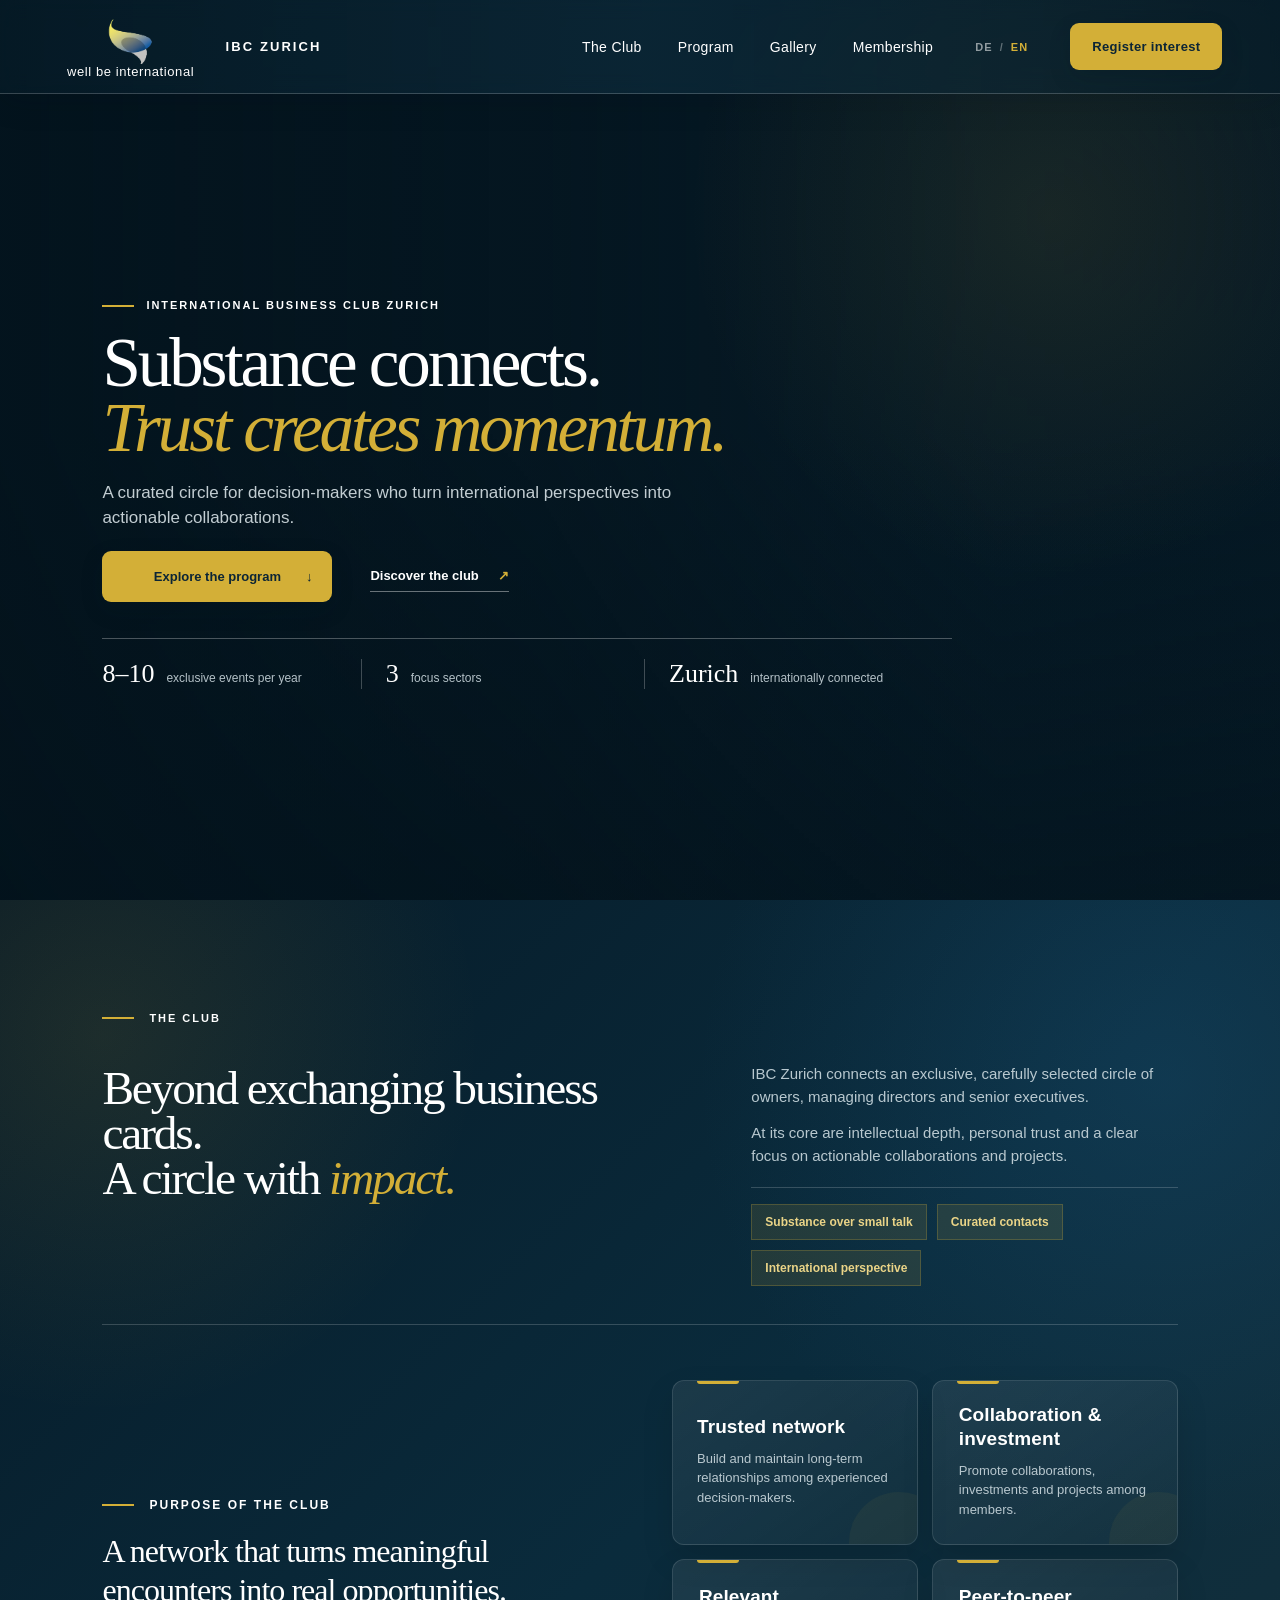
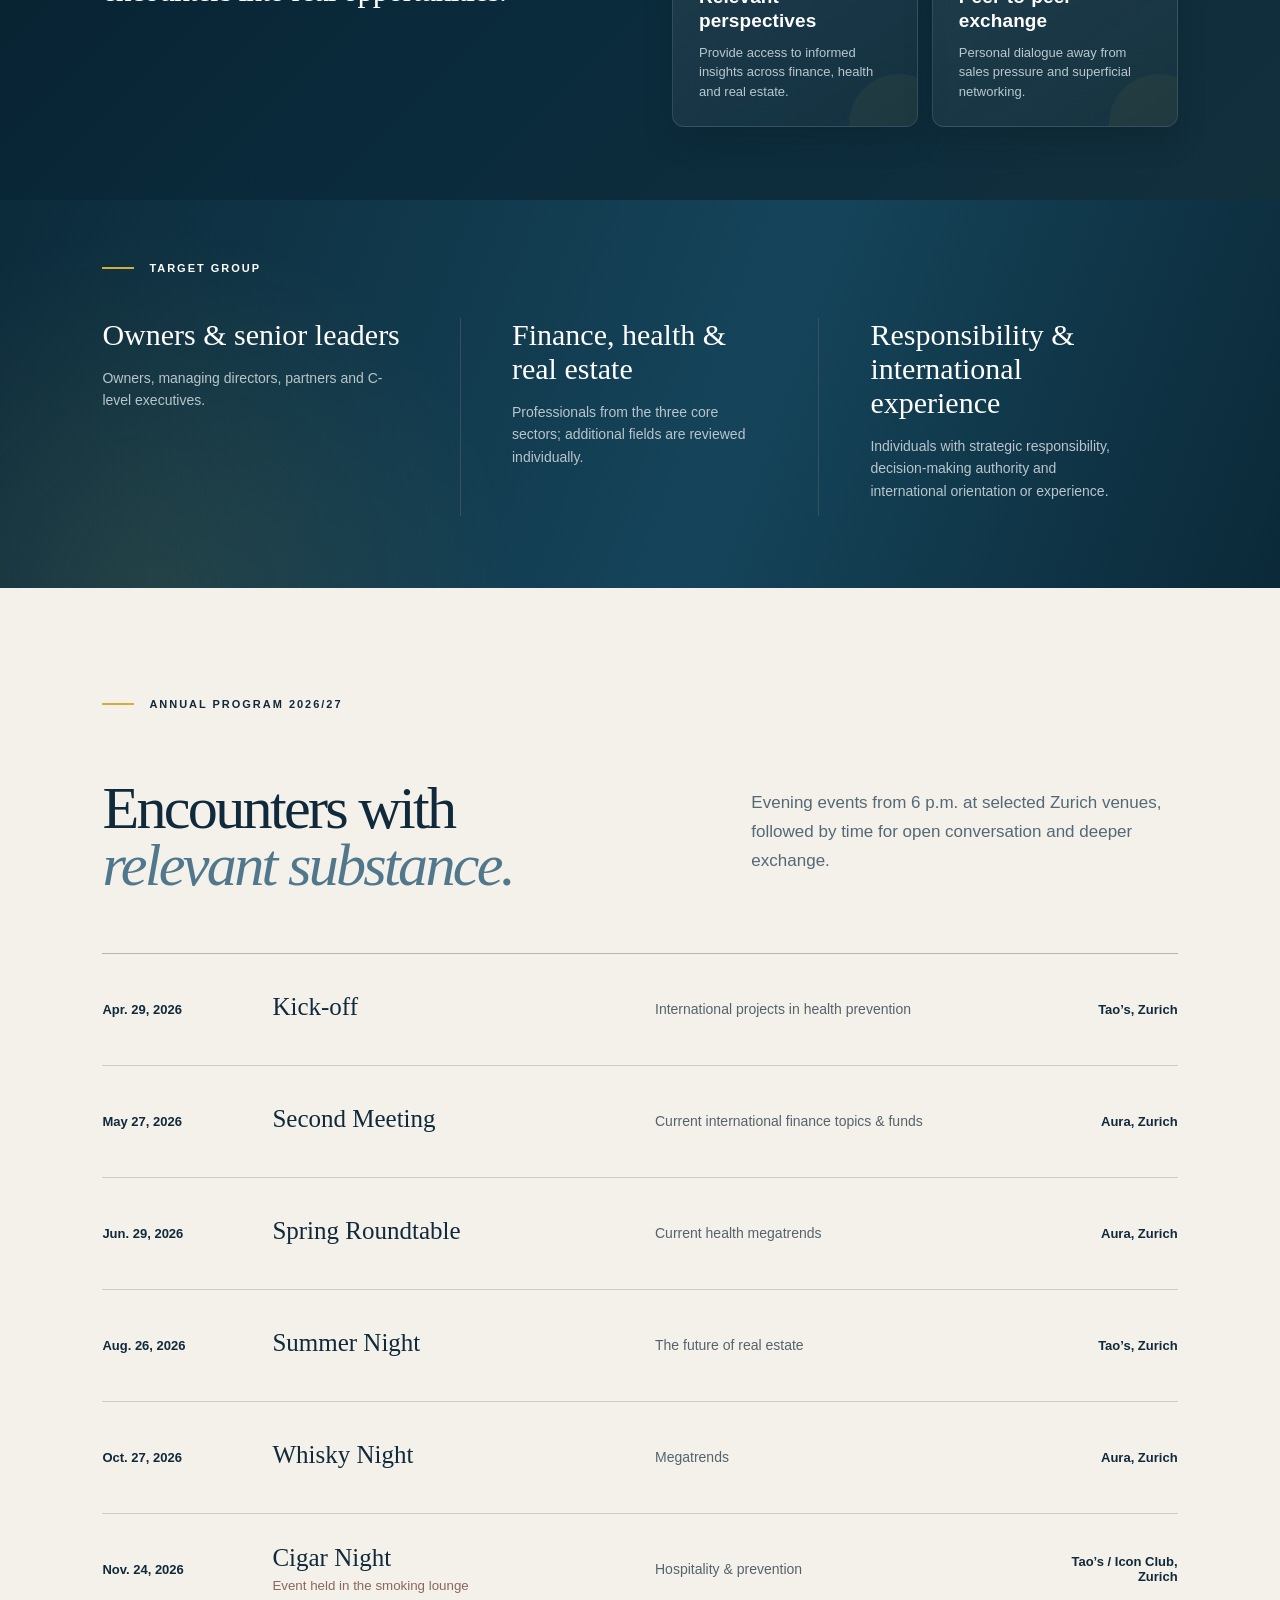
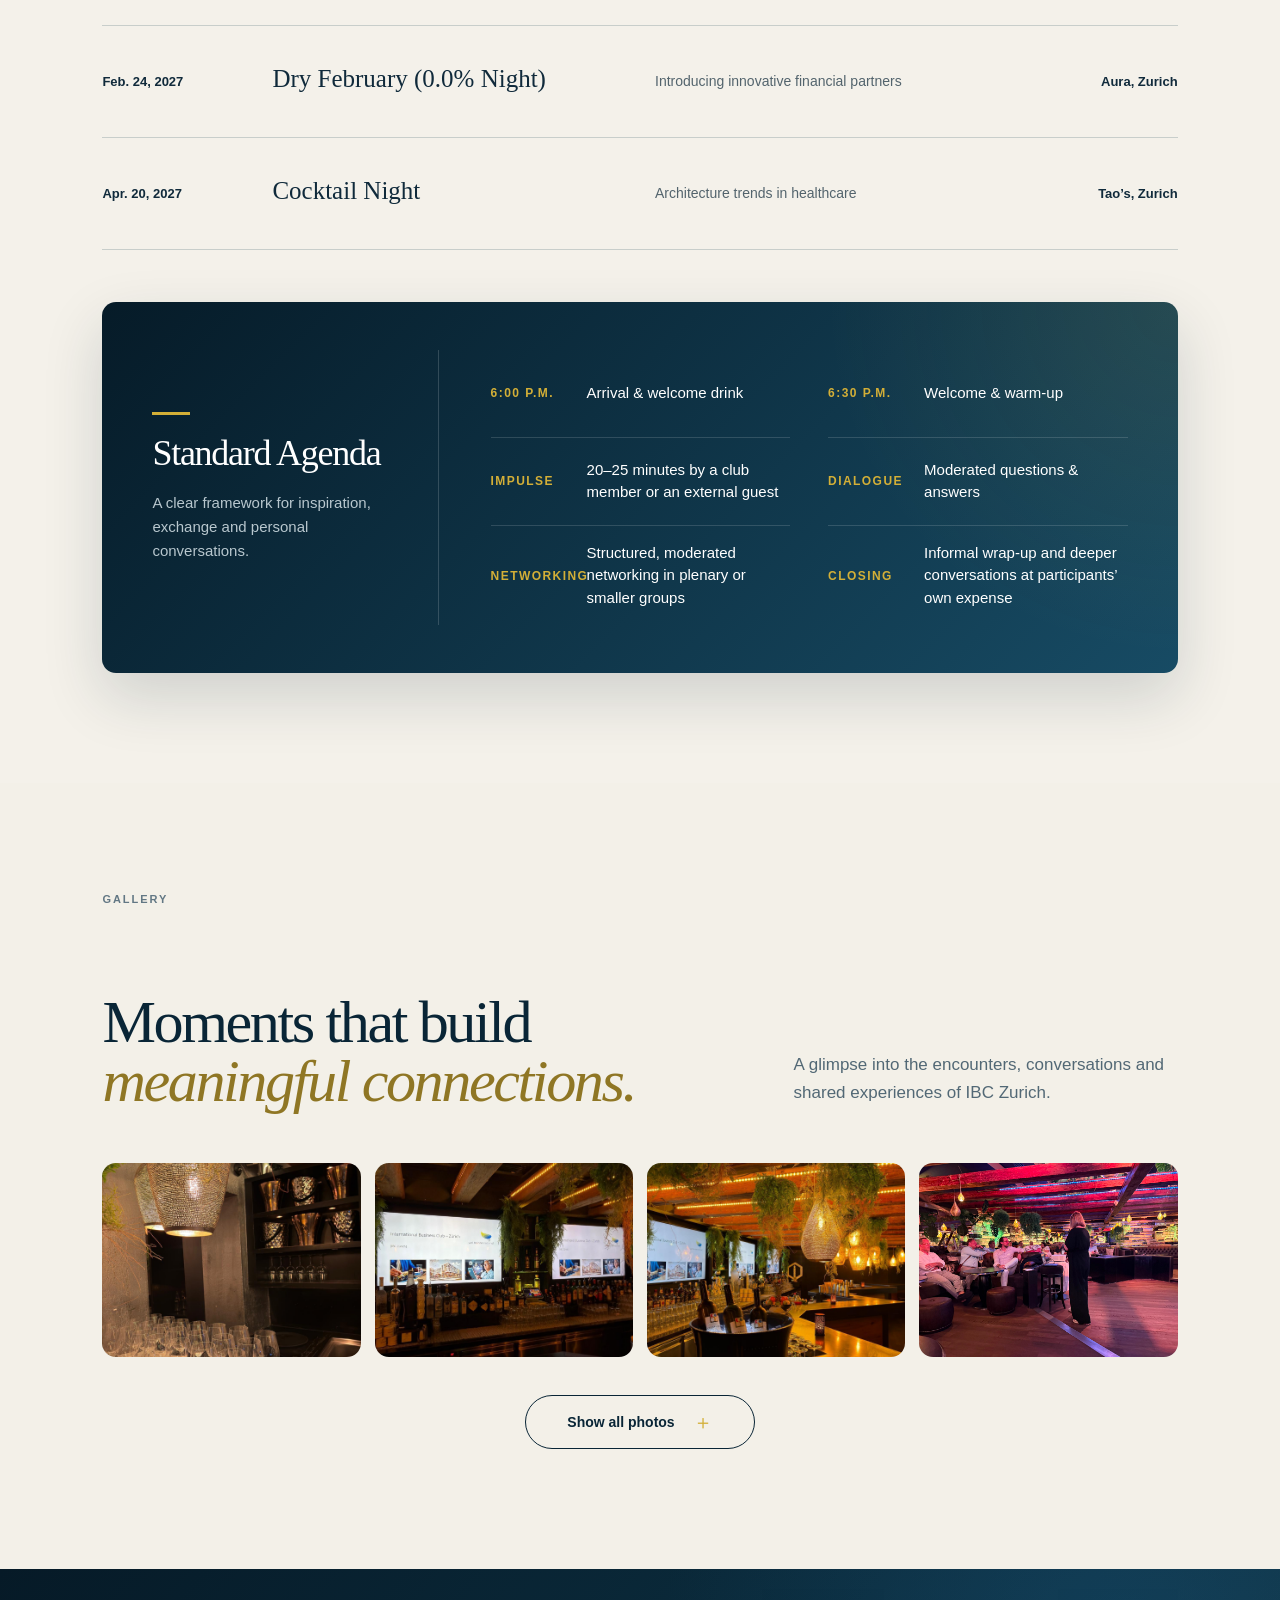
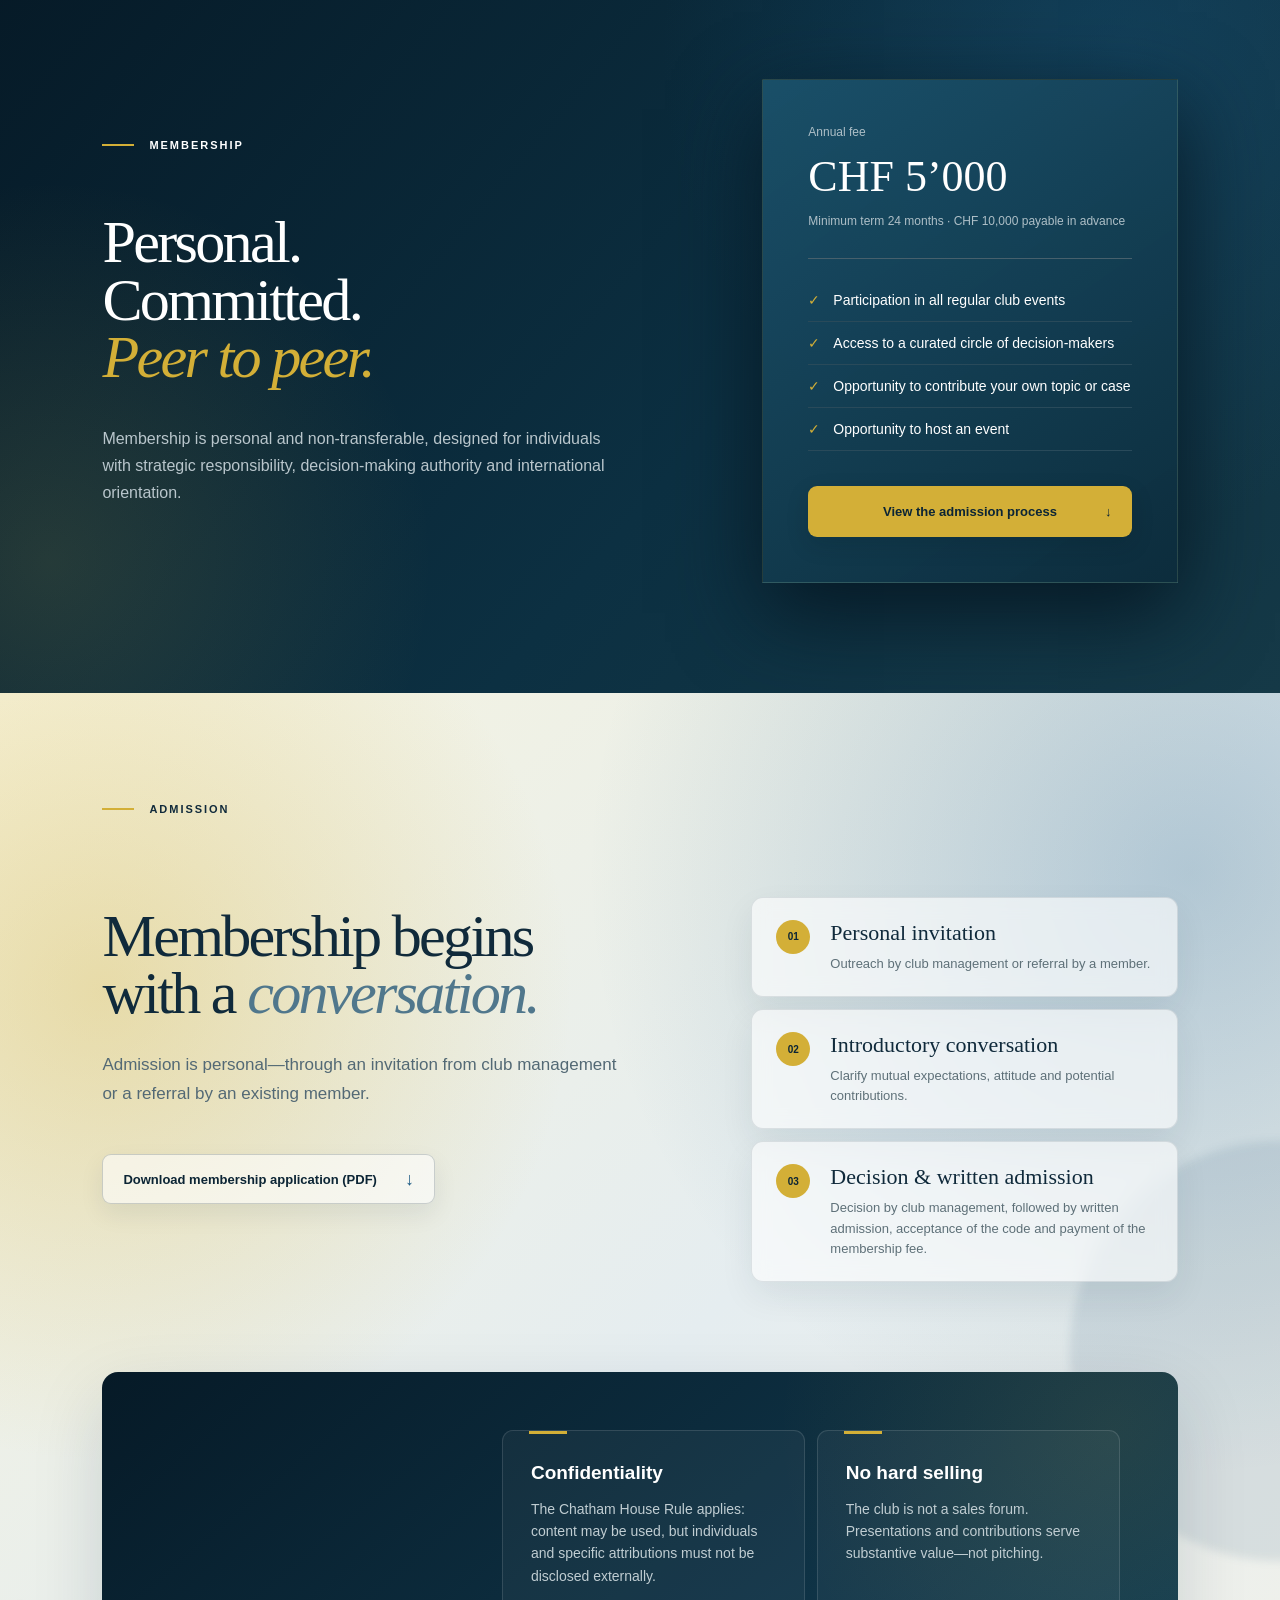
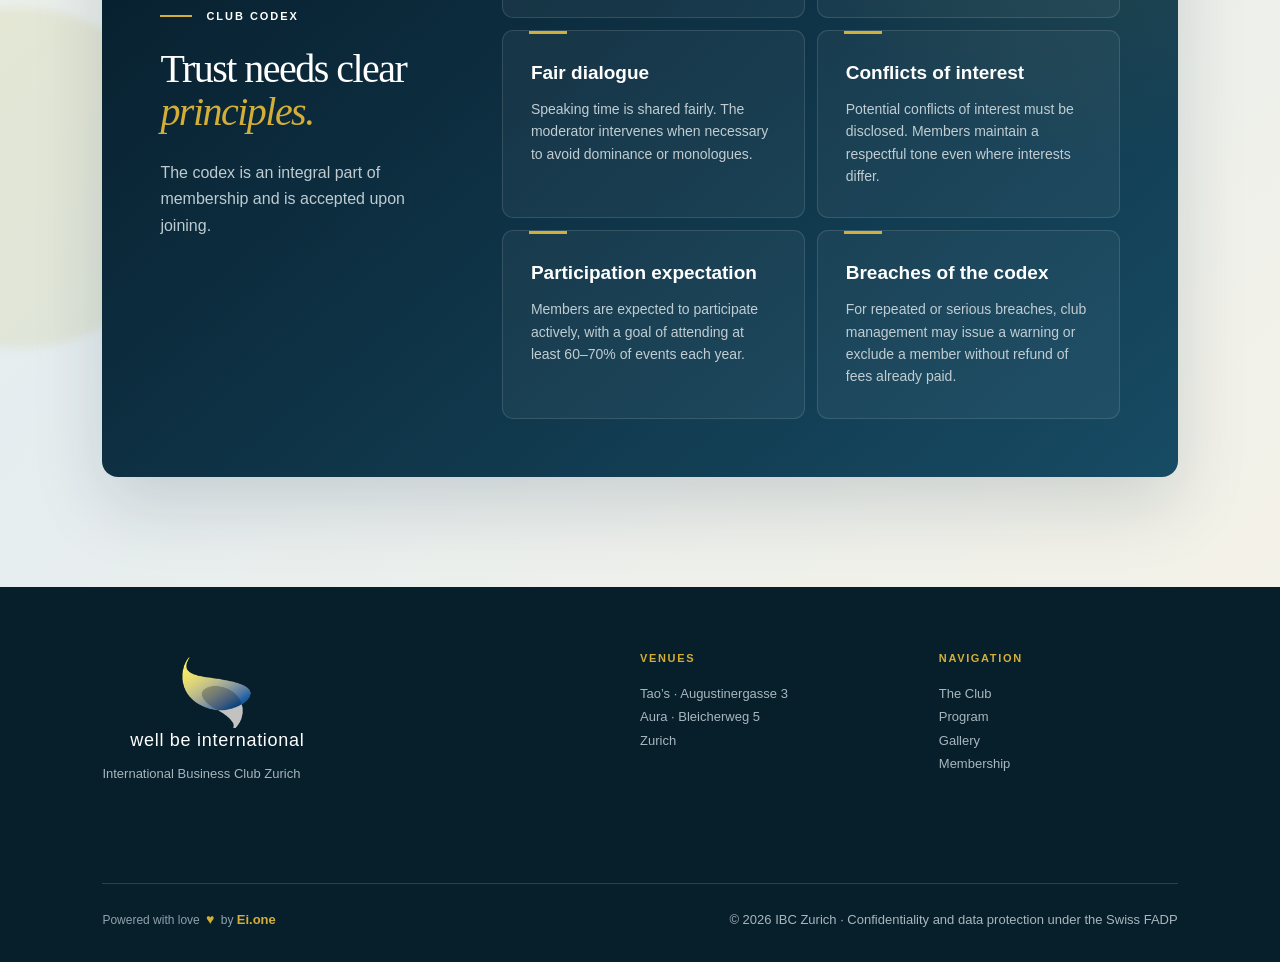
==== commit 8c6e8f31: "Show four gallery photos initially" ====
--- a/en.html
+++ b/en.html
@@ -65,8 +65,8 @@
                             <figure class="gallery-item gallery-item-2" tabindex="0" role="button"><img src="gallery-we2.jpeg" alt="IBC Zurich event impression 2" loading="lazy" decoding="async"></figure>
                             <figure class="gallery-item gallery-item-3" tabindex="0" role="button"><img src="gallery-we3.jpeg" alt="IBC Zurich event impression 3" loading="lazy" decoding="async"></figure>
                             <figure class="gallery-item gallery-item-4" tabindex="0" role="button"><img src="gallery-we4.jpeg" alt="IBC Zurich event impression 4" loading="lazy" decoding="async"></figure>
-                            <figure class="gallery-item gallery-item-5" tabindex="0" role="button"><img src="gallery-we5.jpeg" alt="IBC Zurich event impression 5" loading="lazy" decoding="async"></figure>
-                            <figure class="gallery-item gallery-item-6" tabindex="0" role="button"><img src="gallery-we6.jpeg" alt="IBC Zurich event impression 6" loading="lazy" decoding="async"></figure>
+                            <figure class="gallery-item gallery-item-5 gallery-extra" tabindex="0" role="button"><img src="gallery-we5.jpeg" alt="IBC Zurich event impression 5" loading="lazy" decoding="async"></figure>
+                            <figure class="gallery-item gallery-item-6 gallery-extra" tabindex="0" role="button"><img src="gallery-we6.jpeg" alt="IBC Zurich event impression 6" loading="lazy" decoding="async"></figure>
                             <figure class="gallery-item gallery-item-7 gallery-extra" tabindex="0" role="button"><img src="gallery-we7.jpeg" alt="IBC Zurich event impression 7" loading="lazy" decoding="async"></figure>
                             <figure class="gallery-item gallery-item-8 gallery-extra" tabindex="0" role="button"><img src="gallery-we8.jpeg" alt="IBC Zurich event impression 8" loading="lazy" decoding="async"></figure>
                             <figure class="gallery-item gallery-item-9 gallery-extra" tabindex="0" role="button"><img src="gallery-we9.jpeg" alt="IBC Zurich event impression 9" loading="lazy" decoding="async"></figure>
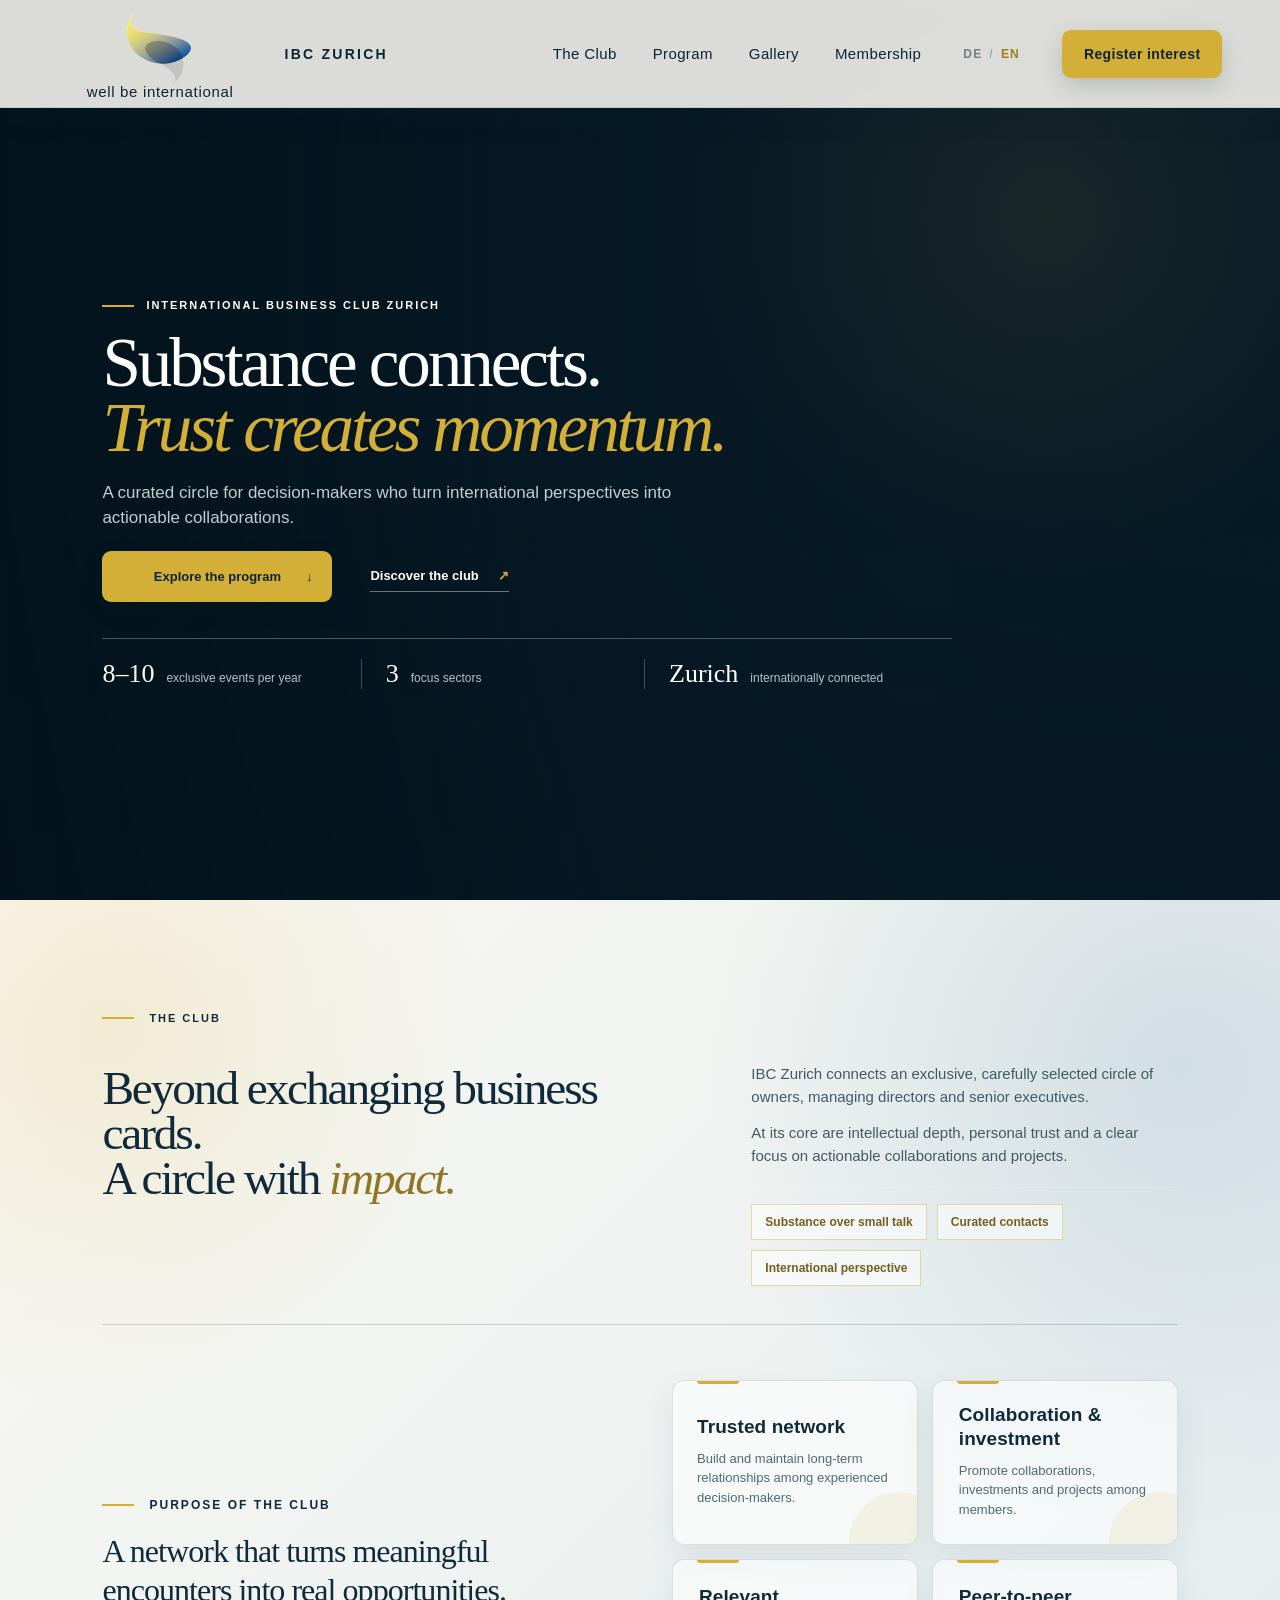
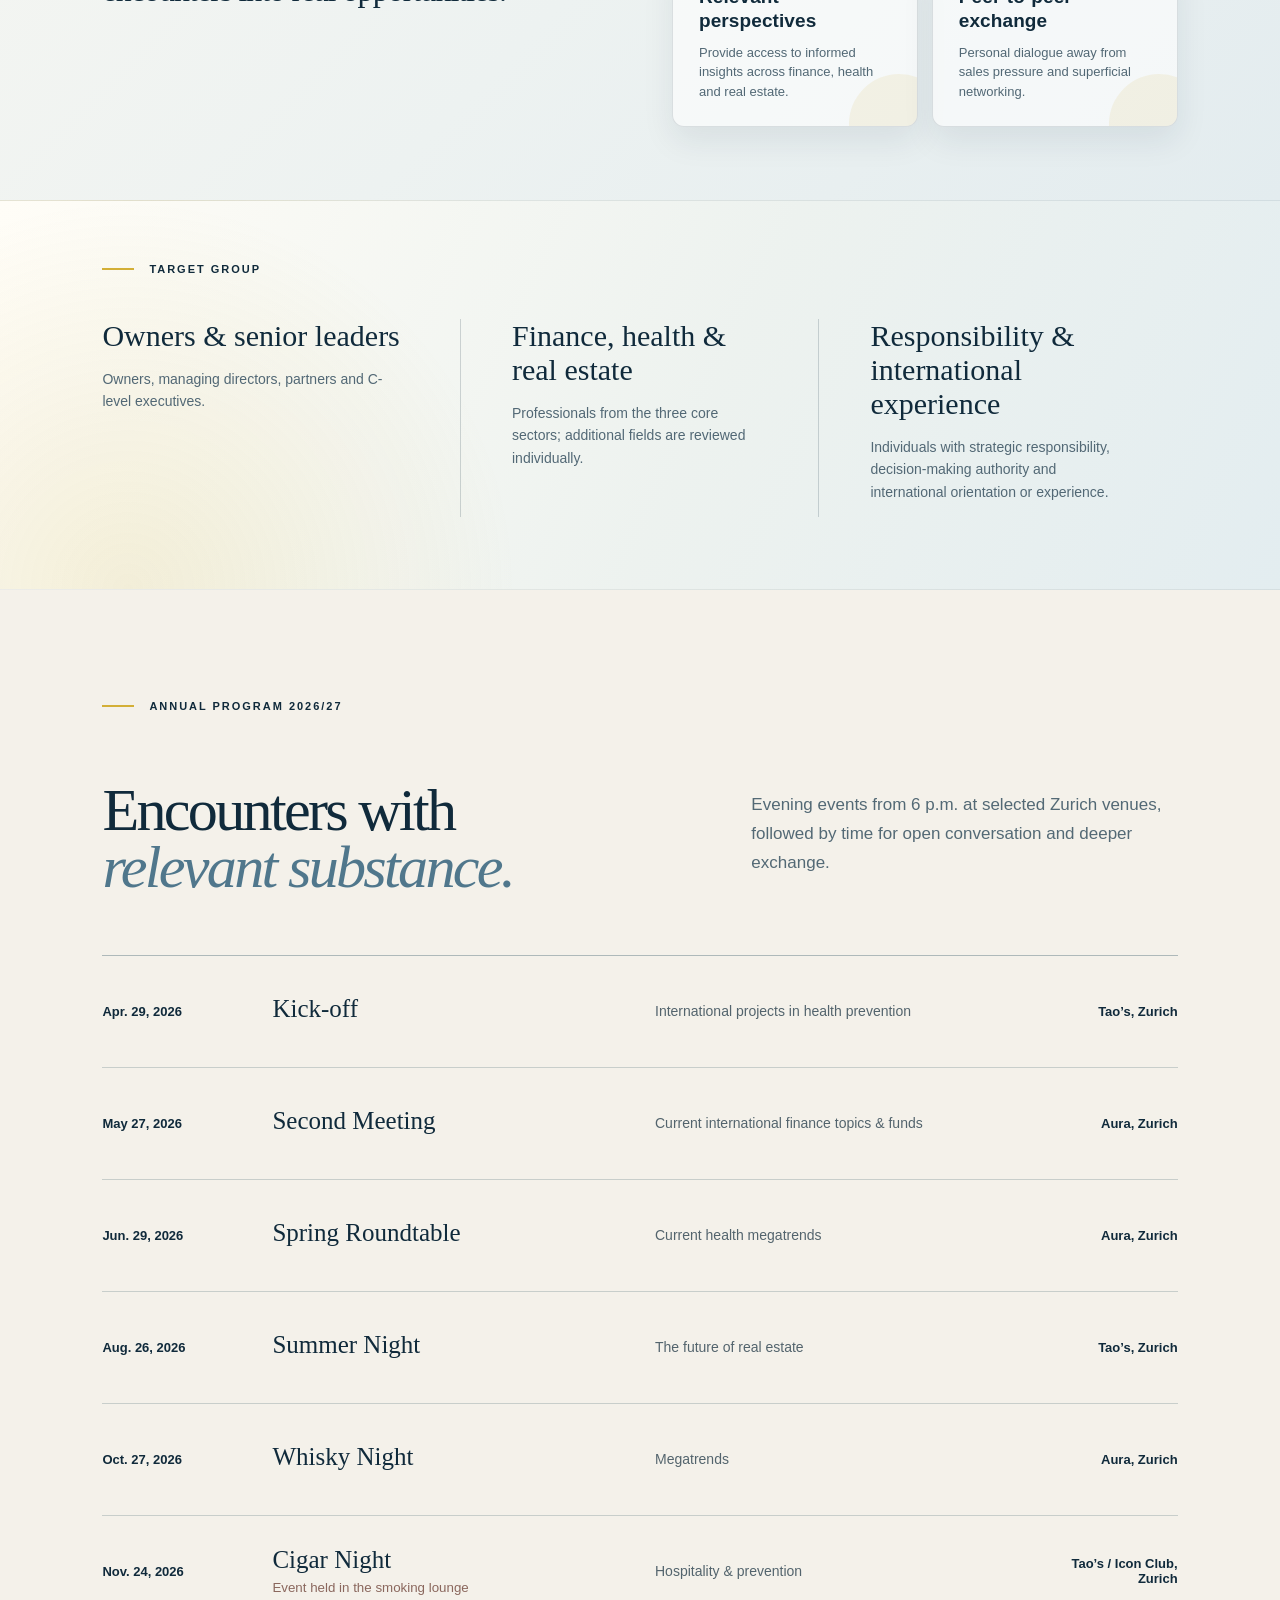
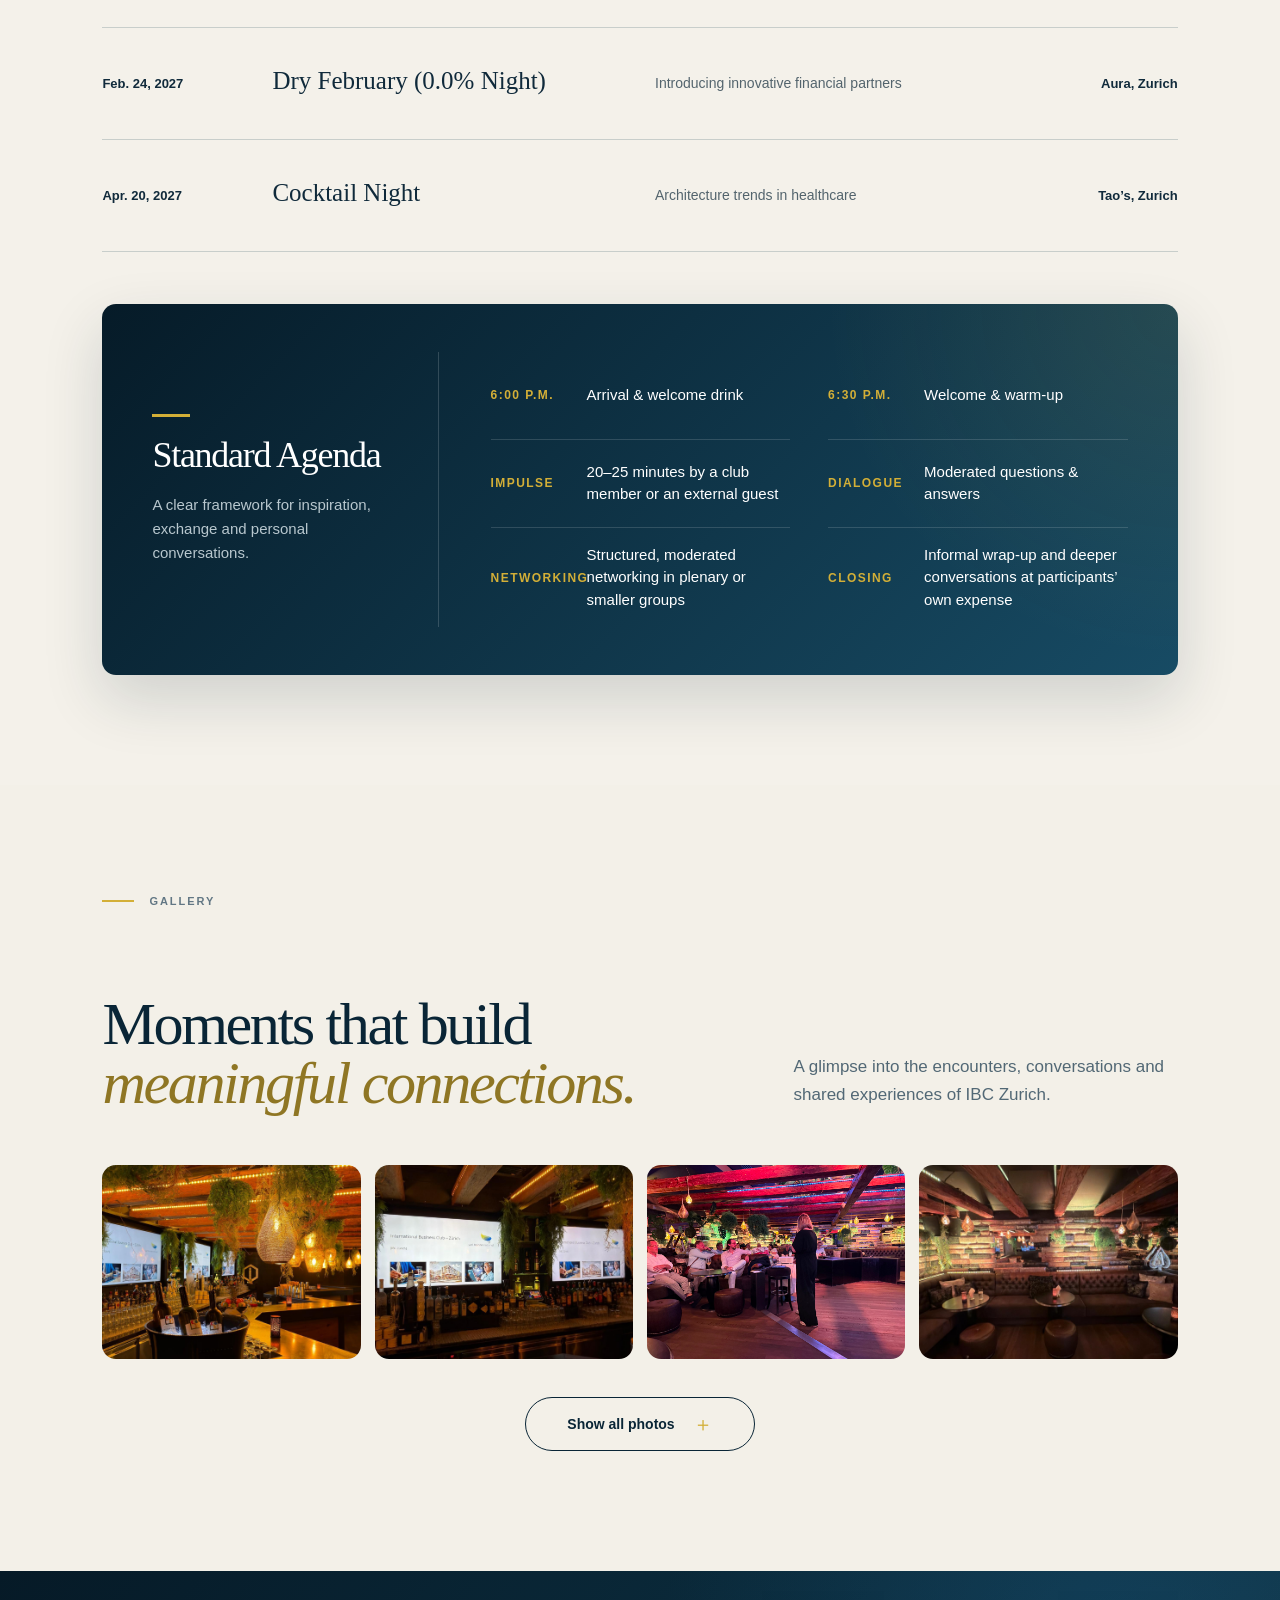
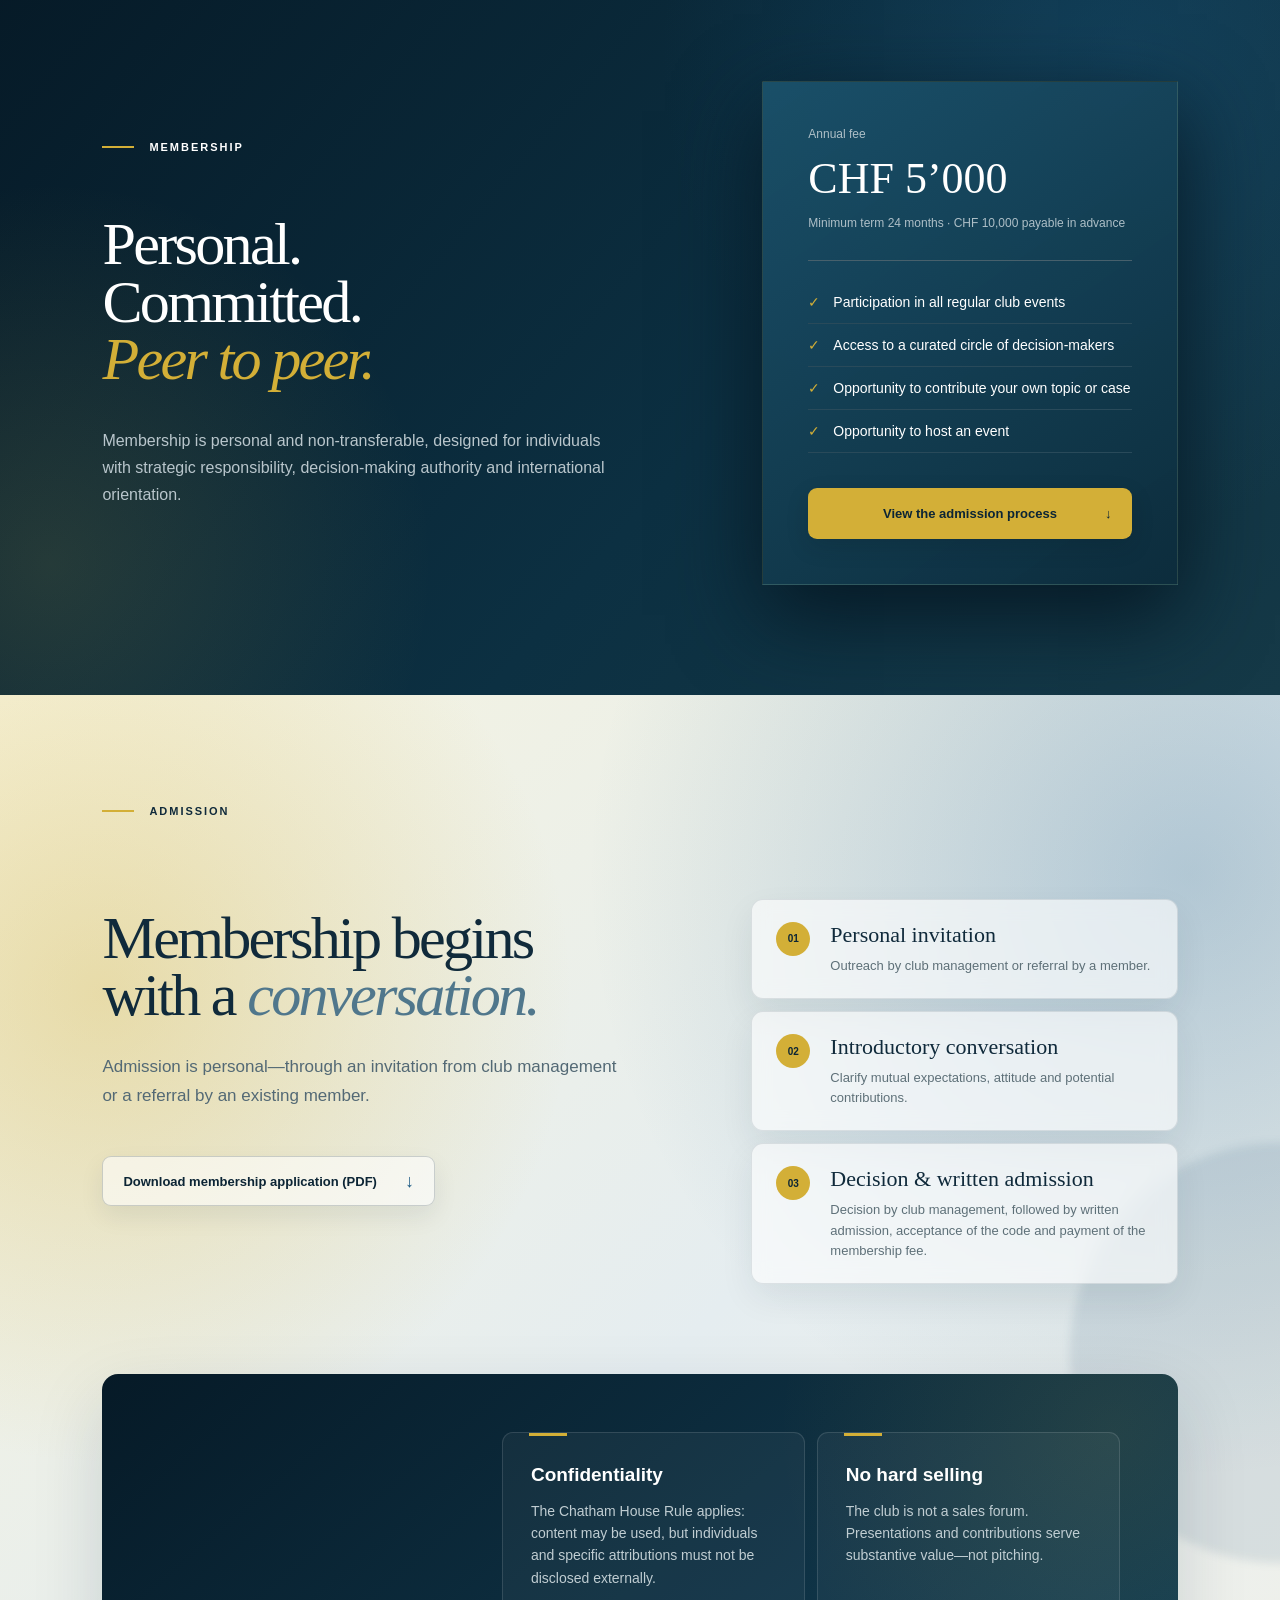
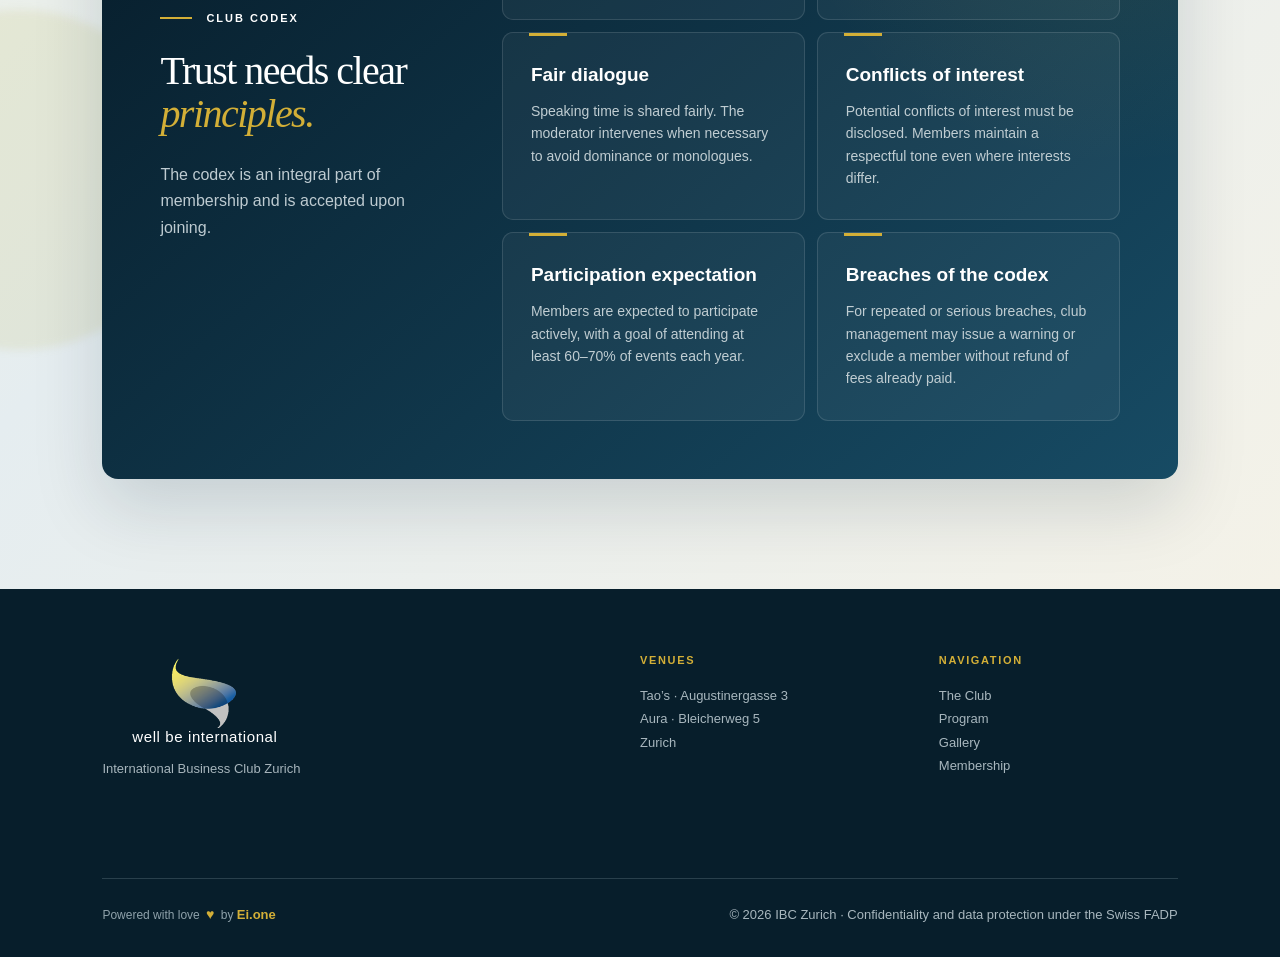
==== commit 3314dd3e: "Reorder gallery photos" ====
--- a/en.html
+++ b/en.html
@@ -61,11 +61,10 @@
             <p>A glimpse into the encounters, conversations and shared experiences of IBC Zurich.</p>
         </div>
         <div class="gallery-grid">
-                            <figure class="gallery-item gallery-item-1" tabindex="0" role="button"><img src="gallery-we1.jpeg" alt="IBC Zurich event impression 1" loading="lazy" decoding="async"></figure>
+                            <figure class="gallery-item gallery-item-3" tabindex="0" role="button"><img src="gallery-we3.jpeg" alt="IBC Zurich event impression 3" loading="lazy" decoding="async"></figure>
                             <figure class="gallery-item gallery-item-2" tabindex="0" role="button"><img src="gallery-we2.jpeg" alt="IBC Zurich event impression 2" loading="lazy" decoding="async"></figure>
-                            <figure class="gallery-item gallery-item-3" tabindex="0" role="button"><img src="gallery-we3.jpeg" alt="IBC Zurich event impression 3" loading="lazy" decoding="async"></figure>
                             <figure class="gallery-item gallery-item-4" tabindex="0" role="button"><img src="gallery-we4.jpeg" alt="IBC Zurich event impression 4" loading="lazy" decoding="async"></figure>
-                            <figure class="gallery-item gallery-item-5 gallery-extra" tabindex="0" role="button"><img src="gallery-we5.jpeg" alt="IBC Zurich event impression 5" loading="lazy" decoding="async"></figure>
+                            <figure class="gallery-item gallery-item-5" tabindex="0" role="button"><img src="gallery-we5.jpeg" alt="IBC Zurich event impression 5" loading="lazy" decoding="async"></figure>
                             <figure class="gallery-item gallery-item-6 gallery-extra" tabindex="0" role="button"><img src="gallery-we6.jpeg" alt="IBC Zurich event impression 6" loading="lazy" decoding="async"></figure>
                             <figure class="gallery-item gallery-item-7 gallery-extra" tabindex="0" role="button"><img src="gallery-we7.jpeg" alt="IBC Zurich event impression 7" loading="lazy" decoding="async"></figure>
                             <figure class="gallery-item gallery-item-8 gallery-extra" tabindex="0" role="button"><img src="gallery-we8.jpeg" alt="IBC Zurich event impression 8" loading="lazy" decoding="async"></figure>
@@ -76,6 +75,7 @@
                             <figure class="gallery-item gallery-item-13 gallery-extra" tabindex="0" role="button"><img src="gallery-we13.jpeg" alt="IBC Zurich event impression 13" loading="lazy" decoding="async"></figure>
                             <figure class="gallery-item gallery-item-14 gallery-extra" tabindex="0" role="button"><img src="gallery-we14.jpeg" alt="IBC Zurich event impression 14" loading="lazy" decoding="async"></figure>
                             <figure class="gallery-item gallery-item-15 gallery-extra" tabindex="0" role="button"><img src="gallery-we15.jpeg" alt="IBC Zurich event impression 15" loading="lazy" decoding="async"></figure>
+                            <figure class="gallery-item gallery-item-1 gallery-extra" tabindex="0" role="button"><img src="gallery-we1.jpeg" alt="IBC Zurich event impression 1" loading="lazy" decoding="async"></figure>
                     </div>
         <div class="gallery-action"><button class="gallery-toggle" type="button" aria-expanded="false" data-show="Show all photos" data-hide="Show fewer photos">Show all photos<span aria-hidden="true">＋</span></button></div>
     </section>
--- a/style-d3af37.css
+++ b/style-d3af37.css
@@ -18,14 +18,14 @@
 .hero { min-height:100vh; padding:18vh 8vw 4vh; position:relative; overflow:hidden; display:flex; flex-direction:column; justify-content:center; background:#061a26; color:#fff; isolation:isolate; }
 .hero-media,.hero-shade,.hero-frame { position:absolute; inset:0; margin:0; }
 .hero-media { z-index:-3; overflow:hidden; background:#061a26; }
-.hero-frame { opacity:0; animation:cinematic-fade 24s infinite; }
-.hero-frame img { width:100%; height:100%; object-fit:cover; filter:none; image-rendering:auto; backface-visibility:hidden; animation:cinematic-drift 24s infinite ease-in-out; }
-.frame-1 { animation-delay:0s; }.frame-2 { animation-delay:6s; }.frame-3 { animation-delay:12s; }.frame-4 { animation-delay:18s; }
-.frame-2 img { animation-delay:-6s; }.frame-3 img { animation-delay:-12s; }.frame-4 img { animation-delay:-18s; }
-.hero-shade { z-index:-2; background:linear-gradient(90deg,rgba(3,18,27,.76) 0%,rgba(3,18,27,.48) 42%,rgba(3,18,27,.07) 78%,rgba(3,18,27,.13) 100%),linear-gradient(0deg,rgba(3,18,27,.4),transparent 52%); }
+.hero-frame { opacity:0; animation:cinematic-fade 48s infinite; }
+.hero-frame img { width:100%; height:100%; object-fit:cover; filter:none; image-rendering:auto; backface-visibility:hidden; animation:cinematic-drift 48s infinite ease-in-out; }
+.frame-1 { animation-delay:0s; }.frame-2 { animation-delay:12s; }.frame-3 { animation-delay:24s; }.frame-4 { animation-delay:36s; }
+.frame-2 img { animation-delay:-12s; }.frame-3 img { animation-delay:-24s; }.frame-4 img { animation-delay:-36s; }
+.hero-shade { z-index:-2; background:linear-gradient(90deg,rgba(3,18,27,.48) 0%,rgba(3,18,27,.28) 38%,rgba(3,18,27,.04) 72%,rgba(3,18,27,.02) 100%),linear-gradient(0deg,rgba(3,18,27,.16),transparent 48%); }
 .hero:after { content:''; position:absolute; inset:0; z-index:-1; background:radial-gradient(circle at 82% 24%,rgba(211,175,55,.09),transparent 29%); }
-@keyframes cinematic-fade { 0%{opacity:0} 6%{opacity:1} 20%{opacity:1} 26%{opacity:0} 100%{opacity:0} }
-@keyframes cinematic-drift { 0%{transform:scale(1.02) translate3d(-.6%,0,0)} 50%{transform:scale(1.07) translate3d(.6%,-.35%,0)} 100%{transform:scale(1.02) translate3d(-.6%,0,0)} }
+@keyframes cinematic-fade { 0%{opacity:0} 6%{opacity:1} 18%{opacity:1} 24%{opacity:0} 100%{opacity:0} }
+@keyframes cinematic-drift { 0%{transform:scale(1.01) translate3d(-.25%,0,0)} 50%{transform:scale(1.045) translate3d(.25%,-.15%,0)} 100%{transform:scale(1.01) translate3d(-.25%,0,0)} }
 .eyebrow,.section-label { text-transform:uppercase; letter-spacing:.18em; font-size:11px; font-weight:700; position:relative; z-index:1; }
 .eyebrow span { display:inline-block; width:32px; height:2px; background:var(--lime); vertical-align:middle; margin-right:12px; }
 h1,h2 { font-family:Georgia, 'Times New Roman', serif; font-weight:400; letter-spacing:-.045em; line-height:.95; margin:30px 0; }
@@ -117,13 +117,15 @@
 footer { position:relative; background:#071e2b; color:#fff; padding:65px 8vw 30px; display:grid; grid-template-columns:2fr 1fr 1fr; gap:60px; }.footer-logo { width:230px;display:inline-flex;flex-direction:column;align-items:center;gap:3px; }.footer-logo-symbol { width:115px;height:76px;display:block;background:url('club-01.png') right top/185px auto no-repeat; }.footer-logo-text { color:#fff;font:400 18px/1 "Segoe UI Variable","Segoe UI",Arial,sans-serif;letter-spacing:.04em;white-space:nowrap; }.footer-brand p { color:#a7b5bc; }footer strong { display:block; font-size:11px; text-transform:uppercase; letter-spacing:.15em; margin-bottom:18px; color:var(--lime); }footer p,footer a { display:block; font-size:13px; color:#a8b7be; line-height:1.8; }.legal { margin:0; padding:0; border:0; text-align:right; }
 .gallery { background:#f3f0e8; color:#092536; padding-top:110px; padding-bottom:120px; }
 .gallery-head { display:grid; grid-template-columns:minmax(260px,1.2fr) minmax(240px,.8fr); column-gap:9vw; align-items:end; margin-bottom:52px; }
-.gallery-head .section-label { grid-column:1/-1; }
+.gallery-head .section-label { grid-column:1/-1; display:flex; align-items:center; gap:15px; }
+.gallery-head .section-label:before { content:""; width:32px; height:2px; flex:0 0 32px; background:var(--lime); }
 .gallery-head h2 { margin:26px 0 0; font:400 clamp(42px,5vw,76px)/.98 Georgia,serif; letter-spacing:-.04em; }
 .gallery-head h2 em { color:#8f7624; }
 .gallery-head p { max-width:520px; margin:0 0 4px; color:#526875; font-size:17px; line-height:1.65; }
 .gallery-grid { display:grid; grid-template-columns:repeat(4,minmax(0,1fr)); gap:14px; }
 .gallery-item { margin:0; aspect-ratio:4/3; overflow:hidden; border-radius:14px; background:#d8d9d2; cursor:zoom-in; outline:0; }
 .gallery-item img { display:block; width:100%; height:100%; object-fit:cover; transition:transform .6s ease,filter .3s ease; }
+.gallery-item-1 img { object-position:center 82%; }
 .gallery-item:hover img,.gallery-item:focus-visible img { transform:scale(1.04); filter:brightness(.86); }
 .gallery-item:focus-visible { box-shadow:0 0 0 3px var(--lime); }
 .gallery-extra { display:none; }
@@ -152,6 +154,50 @@
 @media (max-width:600px) { .standard-agenda { padding:32px 24px; }.agenda-grid { grid-template-columns:1fr; }.agenda-grid article,.agenda-grid article:nth-child(2n),.agenda-grid article:nth-child(3n),.agenda-grid article:nth-last-child(-n+2),.agenda-grid article:nth-last-child(-n+3) { grid-template-columns:72px 1fr;column-gap:24px;border-bottom:1px solid rgba(255,255,255,.14); }.agenda-grid article:last-child { border-bottom:0; } }
 @media (max-width:900px) { .event { grid-template-columns:110px 1fr; }.event p,.place { grid-column:2; } }
 @media (max-width:600px) { .event { grid-template-columns:1fr;gap:9px;padding:20px 0; }.event time,.event div,.event p,.place { grid-column:1;text-align:left;margin:0; } }
+
+/* Light visual sequence for the first three sections after the hero. */
+.intro { background:radial-gradient(circle at 8% 14%,rgba(211,175,55,.16),transparent 27%),radial-gradient(circle at 92% 18%,rgba(30,91,132,.13),transparent 34%),linear-gradient(135deg,#faf8f2 0%,#edf2f1 58%,#e3ecef 100%); color:var(--ink); }
+.intro .section-label,.purpose-heading>span { color:var(--ink); }
+.intro h2 em { color:#8f7624; }
+.intro .intro-copy>p { color:#415966; }
+.intro .principles span { color:#755f1d; border-color:rgba(211,175,55,.45); background:rgba(255,255,255,.56); }
+.club-purpose { border-top-color:rgba(16,42,59,.18); }
+.purpose-grid article { border-color:rgba(16,42,59,.13); background:rgba(255,255,255,.58); box-shadow:0 14px 32px rgba(16,42,59,.08); }
+.purpose-grid article:after { background:rgba(211,175,55,.11); }
+.purpose-grid article:hover { border-color:rgba(211,175,55,.6); background:#fff; }
+.purpose-grid p { color:#526875; }
+.benefit-band { background:radial-gradient(circle at 10% 100%,rgba(211,175,55,.15),transparent 32%),linear-gradient(115deg,#fffdf7,#edf2ef 55%,#e3edf0); color:var(--ink); border-top:1px solid rgba(16,42,59,.08); border-bottom:1px solid rgba(16,42,59,.08); }
+.benefit-heading { color:var(--ink); }
+.benefit-band article { border-right-color:rgba(16,42,59,.18); }
+.benefit-band p { color:#526875; }
+@media (max-width:900px) { .purpose-grid article,.purpose-grid article:nth-child(-n+2) { border-color:rgba(16,42,59,.13); }.benefit-band article { border-bottom-color:rgba(16,42,59,.16); } }
+@media (max-width:600px) { .purpose-grid article,.purpose-grid article:nth-child(-n+2) { border-top-color:rgba(16,42,59,.16); } }
+
+/* Light translucent header over the hero and page content. */
+.nav-shell { border-bottom-color:rgba(16,42,59,.12); background:rgba(250,248,242,.88); color:var(--navy); backdrop-filter:blur(16px) saturate(135%); box-shadow:0 8px 28px rgba(16,42,59,.1); }
+.logo-text { color:var(--navy); }
+nav a:hover { color:#8f7624; }
+.language-switch span { color:rgba(16,42,59,.28); }
+.language-switch a { color:rgba(16,42,59,.52); }
+.language-switch a:hover,.language-switch a.active { color:#9b7d1f; }
+.hero-shade { background:linear-gradient(90deg,rgba(3,18,27,.74) 0%,rgba(3,18,27,.49) 28%,rgba(3,18,27,.19) 49%,rgba(3,18,27,.03) 70%,transparent 100%),linear-gradient(0deg,rgba(3,18,27,.17),transparent 45%); }
+.footer-logo { width:205px; gap:1px; }
+.footer-logo-symbol { width:108px; height:74px; background-size:174px auto; }
+.footer-logo-text { font-size:15px; }
+.nav-shell { height:108px; }
+.logo-lockup { width:205px; height:98px; }
+.logo-symbol { width:108px; height:74px; background-size:174px auto; }
+.logo-text { font-size:15px; }
+.brand { font-size:14px; }
+nav { font-size:15px; }
+.language-switch { font-size:12px; }
+.nav-cta { font-size:14px; }
+@media (max-width:600px) {
+  .nav-shell { height:88px; }
+  .logo-lockup { width:160px; height:82px; }
+  .logo-symbol { width:86px; height:60px; background-size:140px auto; }
+  .logo-text { font-size:13px; }
+}
 @media (max-width:900px) { .benefit-grid { grid-template-columns:1fr; } }
 @media (max-width:900px) { .codex-panel { grid-template-columns:1fr;gap:38px;padding:44px; }.codex-intro { padding-right:0; }.codex-grid { grid-template-columns:repeat(2,1fr); } }
 @media (max-width:600px) { .codex-panel { margin-top:65px;padding:34px 24px; }.codex-intro h3 { font-size:34px; }.codex-grid { grid-template-columns:1fr; }.codex-grid article { min-height:0; } }
